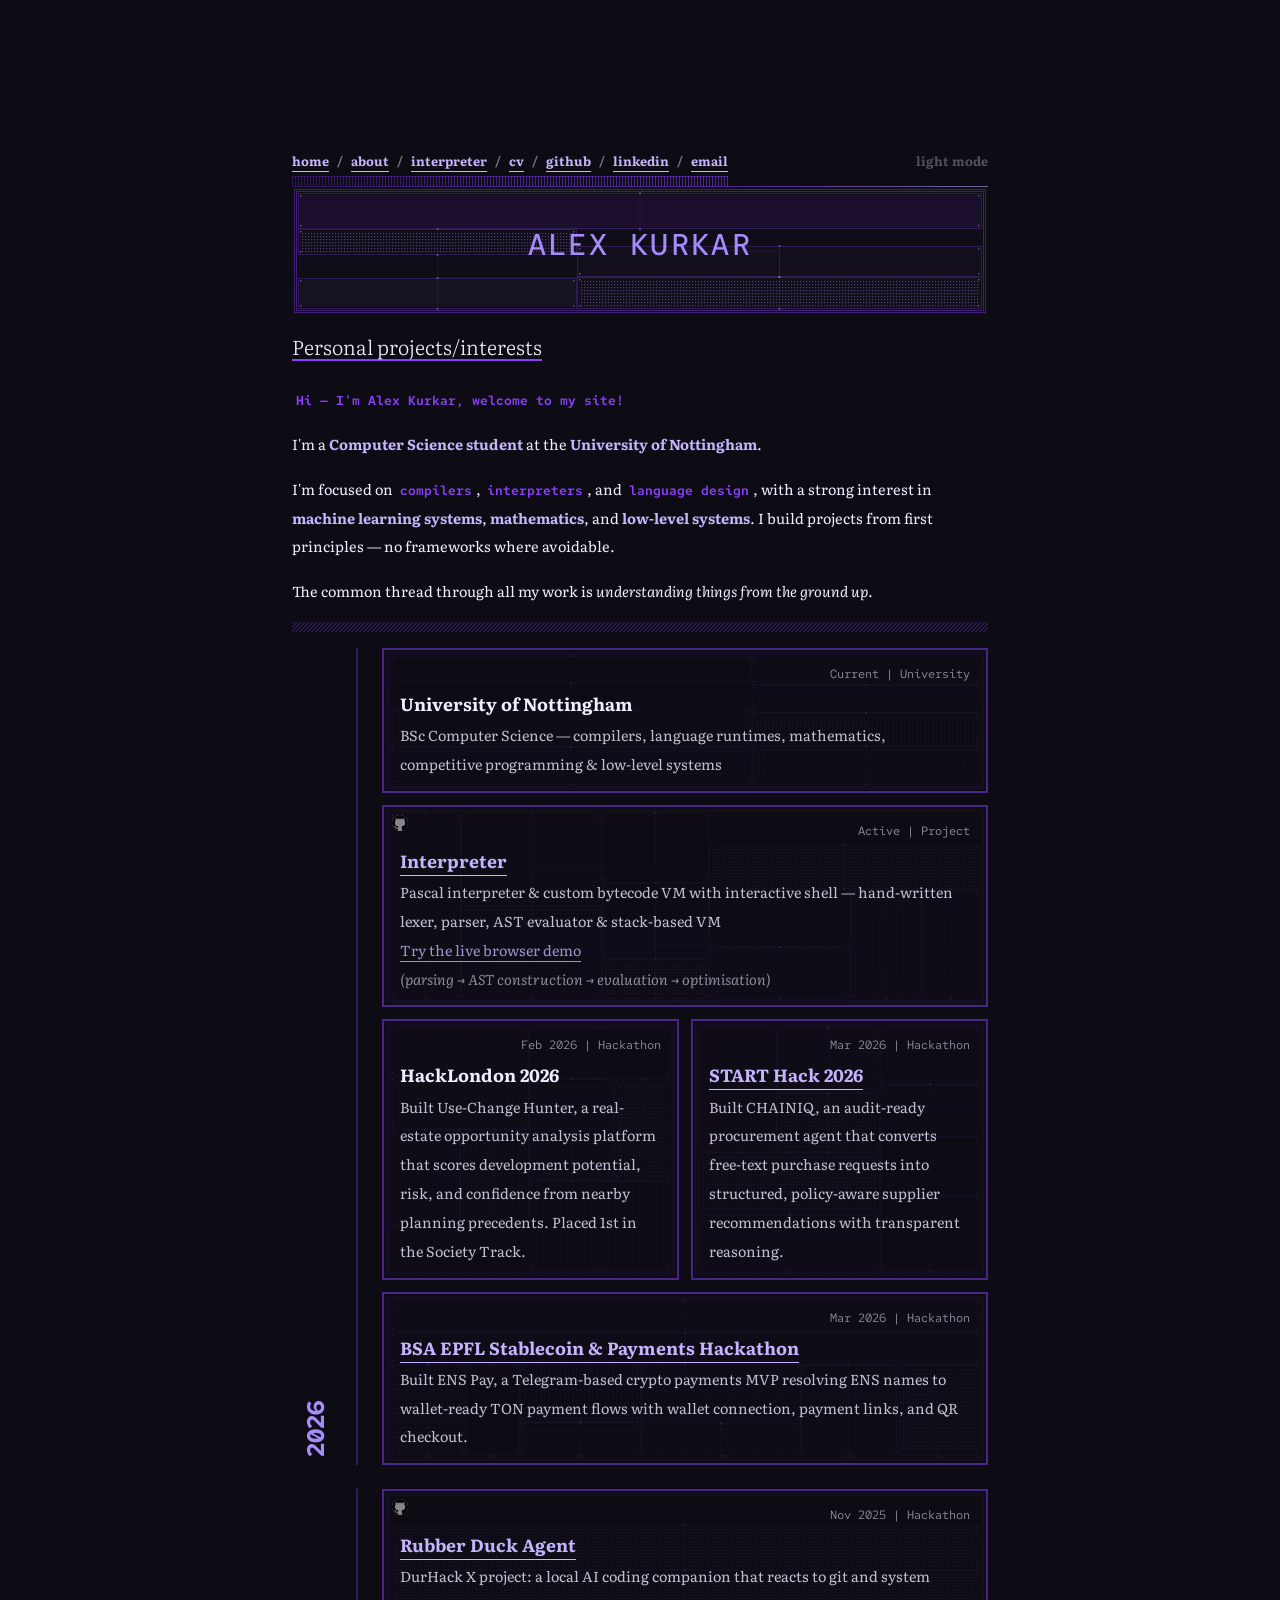
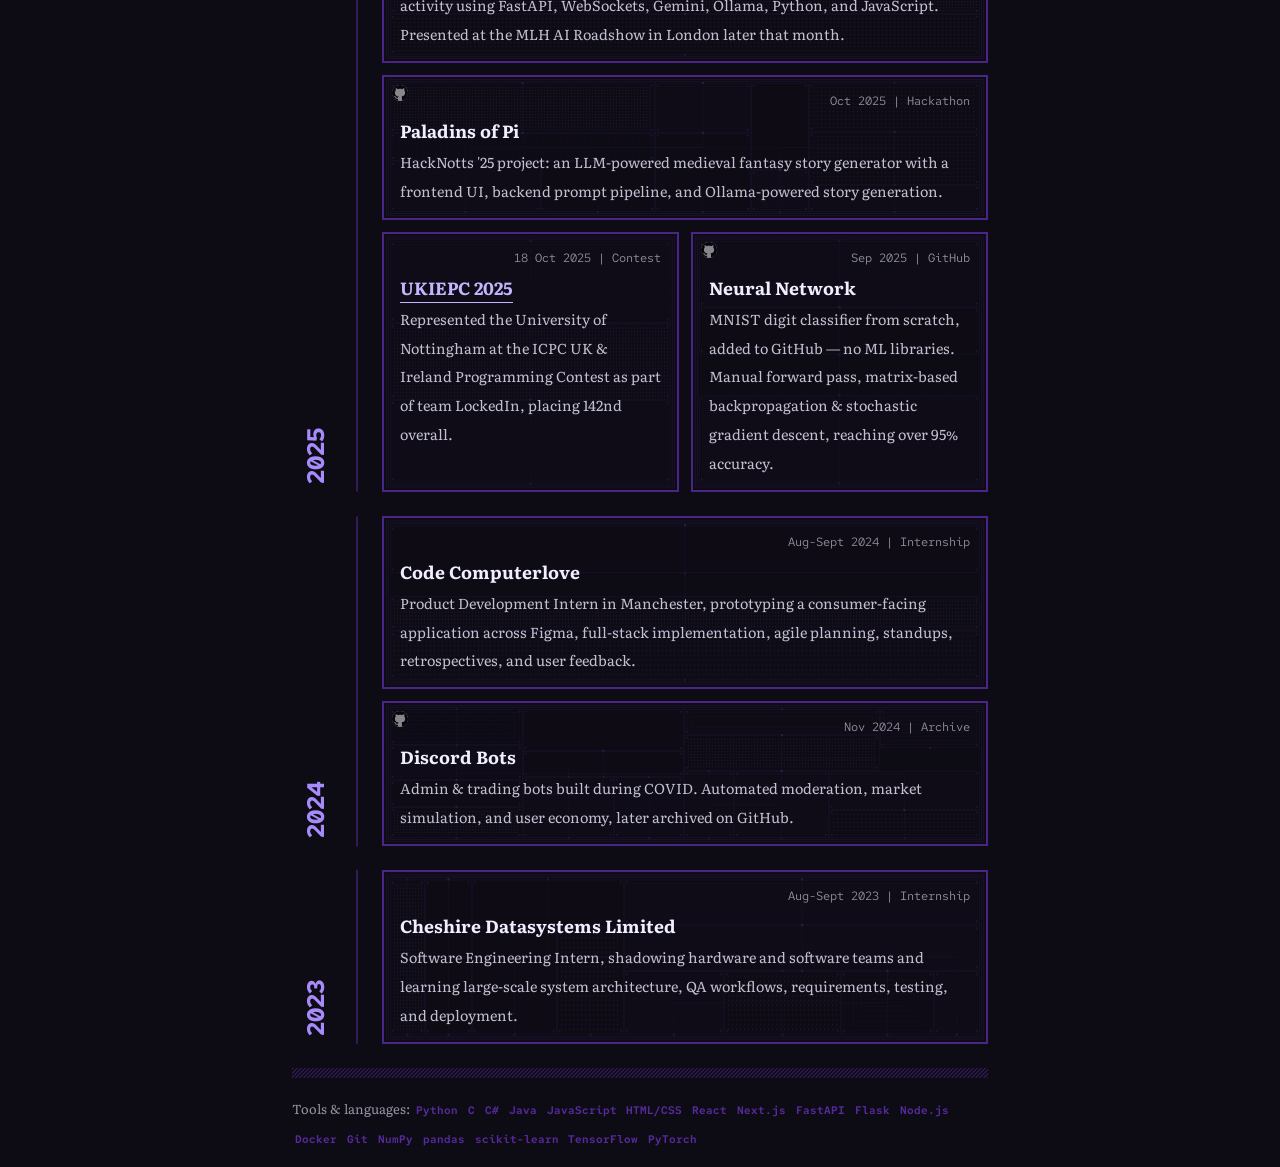
==== index.html @ 2ac79eb5 "delisting architecture page" ====
<!DOCTYPE html>
<html lang="en-us" dir="ltr">
<head>
  <meta charset="UTF-8" />
  <meta name="viewport" content="width=device-width, initial-scale=1" />
  <meta
    name="description"
    content="Alex Kurkar &mdash; CS student at UoN, focused on compilers, interpreters, and language design."
  />
  <meta property="og:title" content="Alex Kurkar" />
  <meta property="og:type" content="website" />
  <title>Alex Kurkar</title>
  <link rel="icon" type="image/png" href="image.png" />

  <link rel="preconnect" href="https://fonts.googleapis.com" />
  <link
    href="https://fonts.googleapis.com/css2?family=Literata:ital,opsz,wght@0,7..72,200..900;1,7..72,200..900&family=Red+Hat+Mono:ital,wght@0,300..700;1,300..700&display=swap"
    rel="stylesheet"
  />
  <link
    rel="stylesheet"
    href="https://cdn.jsdelivr.net/npm/bootstrap@5.3.3/dist/css/bootstrap.min.css"
    integrity="sha384-QWTKZyjpPEjISv5WaRU9OFeRpok6YctnYmDr5pNlyT2bRjXh0JMhjY6hW+ALEwIH"
    crossorigin="anonymous"
  />
  <link rel="stylesheet" href="assets/css/site.css" />
  <link rel="stylesheet" href="assets/css/easter-egg.css" />
</head>
<body class="dark">
  <main>
    <div class="container pt-5">
      <div class="row mt-5 pt-5">
        <div class="col-md-12">
          <nav aria-label="breadcrumb" class="small navbar navbar-expand-lg align-items-start">
            <div class="collapse navbar-collapse mt-3 mt-md-0 align-items-md-start" id="collapsibleMenu">
              <ol class="breadcrumb fw-bold mb-0">
                <li class="breadcrumb-item my-1 my-md-0 ms-3 ms-md-0">
                  <a href="index.html">home</a>
                </li>
                <li class="breadcrumb-item my-1 my-md-0 ms-3 ms-md-0">
                  <a href="about.html">about</a>
                </li>
                <li class="breadcrumb-item my-1 my-md-0 ms-3 ms-md-0">
                  <a href="interpreter.html">interpreter</a>
                </li>
                <li class="breadcrumb-item my-1 my-md-0 ms-3 ms-md-0">
                  <a href="Alex_Kurkar_CV.pdf" target="_blank" rel="noopener noreferrer">cv</a>
                </li>
                <li class="breadcrumb-item my-1 my-md-0 ms-3 ms-md-0">
                  <a href="https://github.com/akurkar07" target="_blank" rel="noopener noreferrer">github</a>
                </li>
                <li class="breadcrumb-item my-1 my-md-0 ms-3 ms-md-0">
                  <a href="https://linkedin.com/in/alex-kurkar" target="_blank" rel="noopener noreferrer">linkedin</a>
                </li>
                <li class="breadcrumb-item my-1 my-md-0 ms-3 ms-md-0">
                  <a href="mailto:akurkar07@gmail.com">email</a>
                </li>
              </ol>
              <button
                class="theme-toggler ms-md-auto mt-2 mt-md-0 align-self-md-start"
                id="theme-toggle"
                type="button"
                aria-label="Toggle theme"
              >
                <span id="theme-label">light mode</span>
              </button>
            </div>
          </nav>

          <div class="page-hero-wrap">
            <div class="page-hero-pcie" aria-hidden="true"></div>
            <canvas id="page-hero" class="page-hero" aria-hidden="true"></canvas>
            <h1 class="page-hero-title chip-title">
              <span
                class="steam-trigger"
                tabindex="0"
                role="button"
                aria-label="Activate easter egg, charge 0 of 10"
              >
                <span class="steam-trigger-fill" aria-hidden="true"></span>
                <span class="steam-trigger-text">Alex Kurkar</span>
              </span>
            </h1>
          </div>

          <p class="lead pb-2"><span class="underline">Personal projects/interests</span></p>

          <div class="lh-lg">
            <p><code>Hi &mdash; I'm Alex Kurkar, welcome to my site!</code></p>

            <p>I'm a <strong>Computer Science student</strong> at the <strong>University of Nottingham</strong>.</p>

            <p>
              I'm focused on <code>compilers</code>, <code>interpreters</code>, and <code>language design</code>,
              with a strong interest in <strong>machine learning systems</strong>, <strong>mathematics</strong>, and
              <strong>low-level systems</strong>.
              I build projects from first principles &mdash; no frameworks where avoidable.
            </p>

            <p>The common thread through all my work is <em>understanding things from the ground up</em>.</p>

            <hr />

            <div class="timeline">
              <div class="timeline-year">
                <aside>2026</aside>
                <div class="timeline-grid">
                  <div class="timeline-item span-2">
                    <canvas class="timeline-bg" aria-hidden="true"></canvas>
                    <span class="timeline-date">Current | University</span>
                    <span class="timeline-title">University of Nottingham</span>
                    <span class="timeline-desc">
                      BSc Computer Science &mdash; compilers, language runtimes, mathematics, competitive programming
                      &amp; low-level systems
                    </span>
                  </div>
                  <div class="timeline-item span-2">
                    <canvas class="timeline-bg" aria-hidden="true"></canvas>
                    <span class="timeline-icons">
                      <a
                        href="https://github.com/akurkar07/Interpreter"
                        target="_blank"
                        rel="noopener noreferrer"
                        class="icon-github"
                        title="Github"
                      ></a>
                    </span>
                    <span class="timeline-date">Active | Project</span>
                    <span class="timeline-title"><a href="interpreter.html">Interpreter</a></span>
                    <span class="timeline-desc">
                      Pascal interpreter &amp; custom bytecode VM with interactive shell &mdash; hand-written lexer,
                      parser, AST evaluator &amp; stack-based VM
                      <br />
                      <a href="interpreter.html">Try the live browser demo</a>
                      <br />
                      <em class="timeline-note">(parsing &rarr; AST construction &rarr; evaluation &rarr; optimisation)</em>
                    </span>
                  </div>
                  <div class="timeline-item">
                    <canvas class="timeline-bg" aria-hidden="true"></canvas>
                    <span class="timeline-date">Feb 2026 | Hackathon</span>
                    <span class="timeline-title">HackLondon 2026</span>
                    <span class="timeline-desc">
                      Built Use-Change Hunter, a real-estate opportunity analysis platform that scores development
                      potential, risk, and confidence from nearby planning precedents. Placed 1st in the Society Track.
                    </span>
                  </div>
                  <div class="timeline-item">
                    <canvas class="timeline-bg" aria-hidden="true"></canvas>
                    <span class="timeline-date">Mar 2026 | Hackathon</span>
                    <span class="timeline-title">
                      <a href="https://www.startglobal.org/start-hack" target="_blank" rel="noopener noreferrer">
                        START Hack 2026
                      </a>
                    </span>
                    <span class="timeline-desc">
                      Built CHAINIQ, an audit-ready procurement agent that converts free-text purchase requests into
                      structured, policy-aware supplier recommendations with transparent reasoning.
                    </span>
                  </div>
                  <div class="timeline-item span-2">
                    <canvas class="timeline-bg" aria-hidden="true"></canvas>
                    <span class="timeline-date">Mar 2026 | Hackathon</span>
                    <span class="timeline-title">
                      <a href="https://hackathon.bsaepfl.com/" target="_blank" rel="noopener noreferrer">
                        BSA EPFL Stablecoin &amp; Payments Hackathon
                      </a>
                    </span>
                    <span class="timeline-desc">
                      Built ENS Pay, a Telegram-based crypto payments MVP resolving ENS names to wallet-ready TON
                      payment flows with wallet connection, payment links, and QR checkout.
                    </span>
                  </div>
                </div>
              </div>

              <div class="timeline-year">
                <aside>2025</aside>
                <div class="timeline-grid">
                  <div class="timeline-item span-2">
                    <canvas class="timeline-bg" aria-hidden="true"></canvas>
                    <span class="timeline-icons">
                      <a
                        href="https://github.com/akurkar07/rda"
                        target="_blank"
                        rel="noopener noreferrer"
                        class="icon-github"
                        title="Github"
                      ></a>
                    </span>
                    <span class="timeline-date">Nov 2025 | Hackathon</span>
                    <span class="timeline-title">
                      <a href="https://devpost.com/software/rubber-duck-agent" target="_blank" rel="noopener noreferrer">
                        Rubber Duck Agent
                      </a>
                    </span>
                    <span class="timeline-desc">
                      DurHack X project: a local AI coding companion that reacts to git and system activity using
                      FastAPI, WebSockets, Gemini, Ollama, Python, and JavaScript. Presented at the MLH AI Roadshow in
                      London later that month.
                    </span>
                  </div>
                  <div class="timeline-item span-2">
                    <canvas class="timeline-bg" aria-hidden="true"></canvas>
                    <span class="timeline-icons">
                      <a
                        href="https://github.com/UoN-HackNotts/Paladins-Of-Pi"
                        target="_blank"
                        rel="noopener noreferrer"
                        class="icon-github"
                        title="Github"
                      ></a>
                    </span>
                    <span class="timeline-date">Oct 2025 | Hackathon</span>
                    <span class="timeline-title">Paladins of Pi</span>
                    <span class="timeline-desc">
                      HackNotts '25 project: an LLM-powered medieval fantasy story generator with a frontend UI,
                      backend prompt pipeline, and Ollama-powered story generation.
                    </span>
                  </div>
                  <div class="timeline-item">
                    <canvas class="timeline-bg" aria-hidden="true"></canvas>
                    <span class="timeline-date">18 Oct 2025 | Contest</span>
                    <span class="timeline-title">
                      <a href="https://ukiepc.info/2025/" target="_blank" rel="noopener noreferrer">
                        UKIEPC 2025
                      </a>
                    </span>
                    <span class="timeline-desc">
                      Represented the University of Nottingham at the ICPC UK &amp; Ireland Programming Contest as part
                      of team LockedIn, placing 142nd overall.
                    </span>
                  </div>
                  <div class="timeline-item">
                    <canvas class="timeline-bg" aria-hidden="true"></canvas>
                    <span class="timeline-icons">
                      <a
                        href="https://github.com/akurkar07/Neural-Network"
                        target="_blank"
                        rel="noopener noreferrer"
                        class="icon-github"
                        title="Github"
                      ></a>
                    </span>
                    <span class="timeline-date">Sep 2025 | GitHub</span>
                    <span class="timeline-title">Neural Network</span>
                    <span class="timeline-desc">
                      MNIST digit classifier from scratch, added to GitHub &mdash; no ML libraries. Manual forward pass,
                      matrix-based backpropagation &amp; stochastic gradient descent, reaching over 95% accuracy.
                    </span>
                  </div>
                </div>
              </div>

              <div class="timeline-year">
                <aside>2024</aside>
                <div class="timeline-grid">
                  <div class="timeline-item span-2">
                    <canvas class="timeline-bg" aria-hidden="true"></canvas>
                    <span class="timeline-date">Aug-Sept 2024 | Internship</span>
                    <span class="timeline-title">Code Computerlove</span>
                    <span class="timeline-desc">
                      Product Development Intern in Manchester, prototyping a consumer-facing application across
                      Figma, full-stack implementation, agile planning, standups, retrospectives, and user feedback.
                    </span>
                  </div>
                  <div class="timeline-item span-2">
                    <canvas class="timeline-bg" aria-hidden="true"></canvas>
                    <span class="timeline-icons">
                      <a
                        href="https://github.com/akurkar07/Trading-Bots"
                        target="_blank"
                        rel="noopener noreferrer"
                        class="icon-github"
                        title="Github"
                      ></a>
                    </span>
                    <span class="timeline-date">Nov 2024 | Archive</span>
                    <span class="timeline-title">Discord Bots</span>
                    <span class="timeline-desc">
                      Admin &amp; trading bots built during COVID. Automated moderation, market simulation, and user
                      economy, later archived on GitHub.
                    </span>
                  </div>
                </div>
              </div>

              <div class="timeline-year">
                <aside>2023</aside>
                <div class="timeline-grid">
                  <div class="timeline-item span-2">
                    <canvas class="timeline-bg" aria-hidden="true"></canvas>
                    <span class="timeline-date">Aug-Sept 2023 | Internship</span>
                    <span class="timeline-title">Cheshire Datasystems Limited</span>
                    <span class="timeline-desc">
                      Software Engineering Intern, shadowing hardware and software teams and learning large-scale
                      system architecture, QA workflows, requirements, testing, and deployment.
                    </span>
                  </div>
                </div>
              </div>
            </div>

            <hr />

            <p>
              <span class="tool-list">
                Tools &amp; languages: <code>Python</code> <code>C</code> <code>C#</code> <code>Java</code>
                <code>JavaScript</code> <code>HTML/CSS</code> <code>React</code> <code>Next.js</code>
                <code>FastAPI</code> <code>Flask</code> <code>Node.js</code> <code>Docker</code> <code>Git</code>
                <code>NumPy</code> <code>pandas</code> <code>scikit-learn</code> <code>TensorFlow</code>
                <code>PyTorch</code>
              </span>
            </p>
          </div>
        </div>
      </div>
    </div>
  </main>

  <script src="assets/js/site.js"></script>
</body>
</html>
---- assets/css/site.css ----
:root {
  --bg-color: #fff7e8;
  --bg-variant: #f3e4c8;
  --primary: #5b21b6;
  --primary-variant: #6d28d9;
  --secondary: #7c3aed;
  --font-color: #1e0a3c;
  --selection-color: #ddd6fe;
}

.dark {
  --bg-color: #0d0b14;
  --bg-variant: #1a1525;
  --primary: #a78bfa;
  --primary-variant: #c4b5fd;
  --secondary: #8a3ffc;
  --font-color: #f0eeff;
  --selection-color: #4c1d95;
}

body {
  background-color: var(--bg-color) !important;
  transition: background-color 420ms ease;
}

body,
main {
  font-family: Literata, serif !important;
  font-optical-sizing: auto;
  font-size: 0.95em;
  font-weight: 400;
  color: var(--font-color) !important;
  transition: background-color 420ms ease, color 420ms ease;
}

::selection {
  background: var(--secondary);
  color: var(--selection-color);
}

a {
  color: var(--primary-variant) !important;
  text-decoration: underline !important;
  text-underline-offset: 0.375em !important;
  transition: color 420ms ease;
}

a:hover {
  color: var(--primary) !important;
}

strong,
b {
  color: var(--primary-variant);
  transition: color 420ms ease;
}

code {
  font-family: "Red Hat Mono", monospace !important;
  color: var(--secondary);
  font-weight: 600;
  padding-left: 0.3em;
  padding-right: 0.3em;
  transition: color 420ms ease;
}

@media (min-width: 1200px) {
  .container {
    max-width: 720px !important;
  }
}

hr {
  border: 0 !important;
  height: 10px;
  color: var(--secondary) !important;
  background-image: linear-gradient(
    -45deg,
    transparent,
    transparent 25%,
    currentColor 25%,
    currentColor 50%,
    transparent 50%,
    transparent 75%,
    currentColor 75%
  );
  background-size: 4px 4px;
  transition: color 420ms ease;
}

.underline {
  background-image: linear-gradient(to right, var(--secondary), var(--secondary));
  background-position: 0 100%;
  background-repeat: no-repeat;
  background-size: 100% 2px;
  text-decoration: none !important;
  transition: background-image 420ms ease;
}

.theme-toggler {
  background: none;
  border: none;
  padding: 0;
  font: inherit;
  color: var(--font-color);
  opacity: 30%;
  cursor: pointer;
  font-weight: 700;
  transition: color 420ms ease, opacity 180ms ease;
}

.theme-toggler:hover {
  text-decoration: underline;
}

.breadcrumb-item + .breadcrumb-item::before {
  color: #6c757d !important;
}

.navbar .navbar-collapse {
  display: flex !important;
}

@media (max-width: 767px) {
  .navbar .navbar-collapse {
    align-items: flex-start !important;
    flex-direction: column;
  }

  .breadcrumb {
    flex-direction: column !important;
    --bs-breadcrumb-item-padding-x: 0rem !important;
  }

  .breadcrumb-item::before {
    display: none !important;
  }
}

.page-hero-wrap {
  position: relative;
  width: 100%;
  height: 8rem;
  margin-top: 0.5rem;
  margin-bottom: 1rem;
  pointer-events: none;
  overflow: visible;
}

@media (max-width: 575.98px) {
  .page-hero-wrap {
    height: 6rem;
  }
}

.page-hero-pcie {
  position: absolute;
  z-index: 1;
  pointer-events: none;
  opacity: 0.55;
  background: linear-gradient(90deg, #4c1d95 0%, #7c3aed 32%, #8a3ffc 66%, #c4b5fd 100%);
  mask-image:
    linear-gradient(to bottom, transparent calc(100% - 1px), black calc(100% - 1px)),
    linear-gradient(to bottom, black 0 1px, transparent 1px),
    repeating-linear-gradient(to right, black 0 1px, transparent 1px 3px);
  -webkit-mask-image:
    linear-gradient(to bottom, transparent calc(100% - 1px), black calc(100% - 1px)),
    linear-gradient(to bottom, black 0 1px, transparent 1px),
    repeating-linear-gradient(to right, black 0 1px, transparent 1px 3px);
  mask-repeat: no-repeat;
  -webkit-mask-repeat: no-repeat;
  mask-size: 100% 100%, var(--menu-width, 100%) 100%, var(--menu-width, 100%) 100%;
  -webkit-mask-size: 100% 100%, var(--menu-width, 100%) 100%, var(--menu-width, 100%) 100%;
  mask-position: 0 0, var(--menu-offset-x, 0px) 0, var(--menu-offset-x, 0px) 0;
  -webkit-mask-position: 0 0, var(--menu-offset-x, 0px) 0, var(--menu-offset-x, 0px) 0;
  mask-composite: add;
  -webkit-mask-composite: source-over;
}

@media (max-width: 767.98px) {
  .page-hero-pcie {
    display: none;
  }
}

.page-hero {
  position: absolute;
  inset: 0;
  width: 100%;
  height: 100%;
  display: block;
  pointer-events: none;
}

.chip-title {
  margin: 0 0 0.75rem;
}

.chip-title > span {
  display: inline-block;
  padding: 0.5em 0.4em;
  font-family: "Red Hat Mono", monospace;
  font-weight: 500;
  font-size: clamp(1rem, 3.2vw, 1.9rem);
  letter-spacing: 0.08em;
  color: var(--primary);
  text-transform: uppercase;
  line-height: 1.1;
  position: relative;
  z-index: 2;
  transition: color 420ms ease;
}

.page-hero-title {
  position: absolute;
  inset: 0;
  padding: 0 1rem;
  display: flex;
  align-items: center;
  justify-content: center;
  text-align: center;
  pointer-events: none;
}

.page-hero-title > span {
  max-width: 100%;
  white-space: normal;
  overflow-wrap: anywhere;
  line-height: 1.1;
}

.timeline-year {
  display: flex;
  gap: 1.5rem;
  margin-bottom: 1.5rem;
}

.timeline-year aside {
  font-family: "Red Hat Mono", monospace;
  font-size: 1.5rem;
  font-weight: 700;
  color: var(--primary);
  min-width: 2rem;
  writing-mode: vertical-rl;
  text-orientation: mixed;
  transform: rotate(180deg);
  border-left: 2px solid color-mix(in srgb, var(--secondary) 30%, transparent);
  padding-left: 1rem;
  padding-top: 0.5rem;
  transition: border-color 420ms ease, color 420ms ease;
}

.timeline-grid {
  display: flex;
  flex-wrap: wrap;
  justify-content: center;
  gap: 0.75rem;
  flex: 1;
}

.timeline-item {
  flex: 0 1 calc(50% - 0.375rem);
  border: 2px solid color-mix(in srgb, var(--secondary) 50%, transparent);
  padding: 0.75rem 1rem;
  display: flex;
  flex-direction: column;
  position: relative;
  isolation: isolate;
  overflow: hidden;
  transition: border-color 420ms ease;
}

.timeline-item.span-2 {
  flex: 0 1 100%;
}

.timeline-bg {
  position: absolute;
  inset: 0;
  width: 100%;
  height: 100%;
  z-index: -1;
  opacity: 0.15;
  pointer-events: none;
  display: block;
}

.dark .timeline-bg {
  opacity: 0.22;
}

.timeline-icons {
  position: absolute;
  top: 0.5rem;
  left: 0.5rem;
  display: flex;
  gap: 0.25rem;
}

.timeline-icons a {
  display: inline-block;
  width: 1rem;
  height: 1rem;
  opacity: 0.5;
  transition: opacity 0.2s;
  text-decoration: none !important;
}

.timeline-icons a:hover {
  opacity: 1;
}

.timeline-icons a::after {
  content: none !important;
}

.icon-github {
  background:
    url("data:image/svg+xml,%3Csvg xmlns='http://www.w3.org/2000/svg' viewBox='0 0 16 16' fill='black'%3E%3Cpath d='M8 0C3.58 0 0 3.58 0 8c0 3.54 2.29 6.53 5.47 7.59.4.07.55-.17.55-.38 0-.19-.01-.82-.01-1.49-2.01.37-2.53-.49-2.69-.94-.09-.23-.48-.94-.82-1.13-.28-.15-.68-.52-.01-.53.63-.01 1.08.58 1.23.82.72 1.21 1.87.87 2.33.66.07-.52.28-.87.51-1.07-1.78-.2-3.64-.89-3.64-3.95 0-.87.31-1.59.82-2.15-.08-.2-.36-1.02.08-2.12 0 0 .67-.21 2.2.82.64-.18 1.32-.27 2-.27.68 0 1.36.09 2 .27 1.53-1.04 2.2-.82 2.2-.82.44 1.1.16 1.92.08 2.12.51.56.82 1.27.82 2.15 0 3.07-1.87 3.75-3.65 3.95.29.25.54.73.54 1.48 0 1.07-.01 1.93-.01 2.2 0 .21.15.46.55.38A8.013 8.013 0 0016 8c0-4.42-3.58-8-8-8z'/%3E%3C/svg%3E")
      50%/contain no-repeat,
    #fff;
  border-radius: 50%;
}

.icon-linkedin {
  background: url("data:image/svg+xml,%3Csvg xmlns='http://www.w3.org/2000/svg' viewBox='0 0 24 24'%3E%3Cpath fill='%23a78bfa' d='M20.447 20.452h-3.554v-5.569c0-1.328-.027-3.037-1.852-3.037-1.853 0-2.136 1.445-2.136 2.939v5.667H9.351V9h3.414v1.561h.046c.477-.9 1.637-1.85 3.37-1.85 3.601 0 4.267 2.37 4.267 5.455v6.286zM5.337 7.433a2.062 2.062 0 01-2.063-2.065 2.064 2.064 0 112.063 2.065zm1.782 13.019H3.555V9h3.564v11.452zM22.225 0H1.771C.792 0 0 .774 0 1.729v20.542C0 23.227.792 24 1.771 24h20.451C23.2 24 24 23.227 24 22.271V1.729C24 .774 23.2 0 22.222 0h.003z'/%3E%3C/svg%3E")
    50%/contain no-repeat;
}

.timeline-date {
  font-family: "Red Hat Mono", monospace;
  font-size: 0.75rem;
  opacity: 0.6;
  align-self: flex-end;
}

.timeline-title {
  font-weight: 700;
  font-size: 1.1rem;
}

.timeline-desc {
  font-size: 0.9rem;
  opacity: 0.8;
}

.timeline-note {
  opacity: 0.7;
}

@media (max-width: 600px) {
  .timeline-year {
    flex-direction: column;
    gap: 0.5rem;
  }

  .timeline-year aside {
    writing-mode: horizontal-tb;
    transform: none;
    text-align: left;
    border-left: none;
    border-bottom: 2px solid color-mix(in srgb, var(--secondary) 30%, transparent);
    padding-left: 0;
    padding-bottom: 0.5rem;
  }

  .timeline-item {
    flex: 0 1 100%;
  }
}

.tool-list {
  opacity: 0.6;
  font-size: 0.9em;
}

.page-section {
  margin: 1.75rem 0;
}

.section-title {
  color: var(--primary);
  font-family: "Red Hat Mono", monospace;
  font-size: 0.85rem;
  font-weight: 700;
  letter-spacing: 0.08em;
  margin-bottom: 0.75rem;
  text-transform: uppercase;
  transition: color 420ms ease;
}

.detail-list {
  display: grid;
  gap: 0.75rem;
  margin: 0;
  padding: 0;
}

.detail-list li {
  border-left: 2px solid color-mix(in srgb, var(--secondary) 45%, transparent);
  list-style: none;
  padding-left: 1rem;
  transition: border-color 420ms ease;
}

.detail-label {
  color: var(--primary-variant);
  display: block;
  font-family: "Red Hat Mono", monospace;
  font-size: 0.78rem;
  font-weight: 700;
  transition: color 420ms ease;
}

.dessert-index {
  display: flex;
  flex-wrap: wrap;
  gap: 0.6rem;
}

.dessert-index a {
  border: 1px solid color-mix(in srgb, var(--secondary) 45%, transparent);
  font-family: "Red Hat Mono", monospace;
  font-size: 0.72rem;
  font-weight: 700;
  padding: 0.35rem 0.55rem;
  text-decoration: none !important;
  text-transform: uppercase;
  transition:
    background-color 420ms ease,
    border-color 420ms ease,
    color 420ms ease;
}

.dessert-index a:hover,
.dessert-index a:focus-visible {
  background: var(--secondary);
  color: var(--selection-color) !important;
}

.recipe-grid {
  display: grid;
  gap: 0.85rem;
  grid-template-columns: repeat(auto-fit, minmax(16rem, 1fr));
}

.recipe-card {
  border: 2px solid color-mix(in srgb, var(--secondary) 40%, transparent);
  padding: 0.85rem 1rem;
  transition: border-color 420ms ease;
}

.recipe-card h3 {
  color: var(--primary);
  font-family: "Red Hat Mono", monospace;
  font-size: 0.92rem;
  font-weight: 700;
  margin-bottom: 0.6rem;
  text-transform: uppercase;
  transition: color 420ms ease;
}

.recipe-card p {
  font-size: 0.9rem;
  line-height: 1.65;
  margin-bottom: 0.55rem;
}

.recipe-card p:last-child {
  margin-bottom: 0;
}

.interpreter-demo {
  --interpreter-editor-height: 28rem;
  border: 2px solid color-mix(in srgb, var(--secondary) 45%, transparent);
  margin: 1.25rem 0 3rem;
  padding: 1rem;
  transition: border-color 420ms ease;
}

.interpreter-toolbar,
.interpreter-tabs {
  display: flex;
  flex-wrap: wrap;
  gap: 0.65rem;
}

.interpreter-tabs {
  align-items: center;
}

.interpreter-toolbar {
  align-items: end;
  margin-bottom: 1rem;
}

.interpreter-inputs {
  border-top: 1px solid color-mix(in srgb, var(--secondary) 35%, transparent);
  display: grid;
  gap: 0.55rem;
  margin-bottom: 1rem;
  padding-top: 0.85rem;
  transition: border-color 420ms ease;
}

.interpreter-inputs[hidden] {
  display: none;
}

.interpreter-input-grid {
  display: grid;
  gap: 0.65rem;
  grid-template-columns: repeat(auto-fit, minmax(9rem, 1fr));
}

.interpreter-field {
  display: grid;
  flex: 1 1 11rem;
  gap: 0.3rem;
}

.interpreter-field span,
.interpreter-panel-title {
  color: var(--primary);
  font-family: "Red Hat Mono", monospace;
  font-size: 0.72rem;
  font-weight: 700;
  text-transform: uppercase;
  transition: color 420ms ease;
}

.interpreter-field select,
.interpreter-button,
.interpreter-source-shell,
.interpreter-bytecode-shell,
.interpreter-panel {
  background: color-mix(in srgb, var(--bg-variant) 82%, transparent);
  border: 1px solid color-mix(in srgb, var(--secondary) 45%, transparent);
  color: var(--font-color);
  font: inherit;
  transition:
    background-color 420ms ease,
    border-color 420ms ease,
    color 420ms ease;
}

.interpreter-field select {
  min-height: 2.35rem;
  padding: 0.35rem 0.55rem;
}

.interpreter-field input {
  background: color-mix(in srgb, var(--bg-variant) 82%, transparent);
  border: 1px solid color-mix(in srgb, var(--secondary) 45%, transparent);
  color: var(--font-color);
  font: inherit;
  min-height: 2.35rem;
  padding: 0.35rem 0.55rem;
  transition:
    background-color 420ms ease,
    border-color 420ms ease,
    color 420ms ease;
}

.interpreter-button {
  cursor: pointer;
  font-family: "Red Hat Mono", monospace;
  font-size: 0.78rem;
  font-weight: 700;
  min-height: 2.35rem;
  padding: 0.35rem 0.75rem;
  text-transform: uppercase;
}

.interpreter-button:hover,
.interpreter-button:focus-visible,
.interpreter-tab[aria-pressed="true"] {
  background: var(--secondary);
  color: var(--selection-color);
}

.interpreter-button:disabled {
  cursor: wait;
  opacity: 0.65;
}

.interpreter-button.secondary {
  opacity: 0.78;
}

.interpreter-grid {
  display: grid;
  gap: 1rem;
}

.interpreter-grid > *,
.interpreter-editor-wrap,
.interpreter-result,
.interpreter-source-shell,
.interpreter-bytecode-shell,
.interpreter-panel {
  min-width: 0;
}

.interpreter-editor-wrap {
  display: grid;
  gap: 0.45rem;
}

.interpreter-source-shell,
.interpreter-bytecode-shell {
  display: grid;
  grid-template-columns: auto minmax(0, 1fr);
  height: var(--interpreter-editor-height);
  min-height: 18rem;
  overflow: hidden;
}

.interpreter-source-lines,
.interpreter-bytecode-lines {
  border-right: 1px solid color-mix(in srgb, var(--secondary) 28%, transparent);
  color: var(--primary);
  font-family: "Red Hat Mono", monospace;
  font-size: 0.78rem;
  line-height: 1.55;
  min-width: 2.75rem;
  overflow: hidden;
  padding: 0.85rem 0.55rem;
  text-align: right;
  transition: border-color 420ms ease, color 420ms ease;
  user-select: none;
  white-space: pre;
}

.interpreter-bytecode-shell {
  height: 100%;
  min-height: 0;
  padding: 0;
}

.interpreter-editor-wrap textarea {
  background: transparent;
  border: 0;
  color: inherit;
  display: block;
  font-family: "Red Hat Mono", monospace;
  font-size: 0.78rem;
  line-height: 1.55;
  height: 100%;
  min-height: 0;
  outline: none;
  overflow: auto;
  overflow-wrap: normal;
  padding: 0.85rem;
  resize: none;
  width: 100%;
  white-space: pre;
}

.interpreter-result {
  display: grid;
  gap: 0.45rem;
  grid-template-rows: auto auto minmax(0, 1fr);
  height: calc(var(--interpreter-editor-height) + 1.6rem);
  min-height: 0;
}

.interpreter-tab {
  align-items: center;
  background: transparent;
  border: 1px solid color-mix(in srgb, var(--secondary) 45%, transparent);
  color: var(--font-color);
  cursor: pointer;
  display: inline-flex;
  font-family: "Red Hat Mono", monospace;
  font-size: 0.72rem;
  font-weight: 700;
  justify-content: center;
  line-height: 1;
  min-height: 1.9rem;
  padding: 0.35rem 0.55rem;
  text-transform: uppercase;
  transition:
    background-color 420ms ease,
    border-color 420ms ease,
    color 420ms ease;
}

.interpreter-panel {
  height: 100%;
  box-sizing: border-box;
  font-family: "Red Hat Mono", monospace;
  font-size: 0.78rem;
  line-height: 1.55;
  margin: 0;
  min-height: 0;
  overflow: auto;
  overflow-wrap: anywhere;
  padding: 0.85rem;
  white-space: pre-wrap;
}

.interpreter-bytecode-shell.interpreter-panel {
  display: grid;
  grid-template-columns: auto minmax(0, 1fr);
  height: 100%;
  min-height: 0;
  overflow: hidden;
  padding: 0;
}

#interpreter-bytecode {
  box-sizing: border-box;
  color: inherit;
  display: block;
  font-size: 0.72rem;
  height: 100%;
  line-height: 1.38;
  min-height: 0;
  min-width: 0;
  overflow: auto;
  padding: 0.85rem;
  white-space: pre;
}

.interpreter-ast-visual {
  box-sizing: border-box;
  display: grid;
  grid-template-rows: auto minmax(0, 1fr);
  gap: 0.55rem;
  height: 100%;
  min-height: 0;
  min-width: 0;
  padding: 0.85rem;
}

.interpreter-ast-controls {
  display: flex;
  gap: 0.35rem;
  justify-content: flex-end;
  position: sticky;
  top: 0;
  z-index: 1;
}

.interpreter-ast-zoom {
  background: color-mix(in srgb, var(--bg-variant) 82%, transparent);
  border: 1px solid color-mix(in srgb, var(--secondary) 45%, transparent);
  color: var(--font-color);
  cursor: pointer;
  font-family: "Red Hat Mono", monospace;
  font-size: 0.72rem;
  font-weight: 700;
  min-height: 1.8rem;
  min-width: 2.2rem;
  padding: 0.25rem 0.45rem;
}

.interpreter-ast-canvas {
  --ast-zoom: 1;
  min-height: 0;
  overflow: auto;
}

.interpreter-ast-canvas svg {
  display: block;
  max-width: none;
  transform: scale(var(--ast-zoom));
  transform-origin: 0 0;
}

.interpreter-ast-modal {
  background: color-mix(in srgb, var(--bg-color) 90%, transparent);
  display: grid;
  grid-template-rows: auto minmax(0, 1fr);
  inset: 0;
  padding: 1rem;
  position: fixed;
  z-index: 1000;
}

.interpreter-ast-modal[hidden] {
  display: none;
}

.interpreter-ast-modal-bar {
  align-items: center;
  border: 1px solid color-mix(in srgb, var(--secondary) 45%, transparent);
  border-bottom: 0;
  color: var(--primary);
  display: flex;
  font-family: "Red Hat Mono", monospace;
  font-size: 0.78rem;
  font-weight: 700;
  justify-content: space-between;
  padding: 0.55rem 0.75rem;
  text-transform: uppercase;
}

.interpreter-ast-modal-canvas {
  border: 1px solid color-mix(in srgb, var(--secondary) 45%, transparent);
  background: color-mix(in srgb, var(--bg-variant) 82%, transparent);
}

.ast-edge {
  stroke: color-mix(in srgb, var(--secondary) 45%, transparent);
  stroke-width: 1.5;
}

.ast-edge-label {
  fill: var(--primary);
  font-family: "Red Hat Mono", monospace;
  font-size: 0.62rem;
  text-anchor: middle;
}

.ast-node rect {
  fill: color-mix(in srgb, var(--bg-color) 88%, transparent);
  stroke: var(--secondary);
  stroke-width: 1.5;
}

.ast-node text {
  fill: var(--font-color);
  font-family: "Red Hat Mono", monospace;
  font-size: 0.68rem;
  font-weight: 700;
  text-anchor: middle;
}

.interpreter-bytecode-lines {
  box-sizing: border-box;
  font-size: 0.72rem;
  height: 100%;
  line-height: 1.38;
  min-height: 0;
}

.interpreter-status {
  font-family: "Red Hat Mono", monospace;
  font-size: 0.72rem;
  margin: 0.85rem 0 0;
  opacity: 0.7;
}

.interpreter-notes {
  border-top: 1px solid color-mix(in srgb, var(--secondary) 35%, transparent);
  margin-top: 1rem;
  padding-top: 0.85rem;
  transition: border-color 420ms ease;
}

.interpreter-notes summary {
  color: var(--primary);
  cursor: pointer;
  font-family: "Red Hat Mono", monospace;
  font-size: 0.78rem;
  font-weight: 700;
  text-transform: uppercase;
  transition: color 420ms ease;
}

.interpreter-notes summary:focus-visible {
  outline: 2px solid var(--secondary);
  outline-offset: 0.25rem;
}

.interpreter-notes-body {
  margin-top: 0.75rem;
}

.interpreter-notes-body p {
  margin-bottom: 0.85rem;
}

@media (min-width: 900px) {
  .interpreter-demo {
    margin-left: calc((720px - 94vw) / 2);
    margin-right: calc((720px - 94vw) / 2);
  }

  .interpreter-grid {
    grid-template-columns: minmax(0, 1.1fr) minmax(0, 0.9fr);
  }
}

@media (prefers-reduced-motion: reduce) {
  body,
  main,
  a,
  strong,
  b,
  code,
  hr,
  .theme-toggler,
  .chip-title > span,
  .timeline-year aside,
  .timeline-item,
  .section-title,
  .detail-list li,
  .detail-label,
  .interpreter-demo,
  .interpreter-inputs,
  .interpreter-field span,
  .interpreter-panel-title,
  .interpreter-field select,
  .interpreter-field input,
  .interpreter-button,
  .interpreter-source-shell,
  .interpreter-source-lines,
  .interpreter-bytecode-shell,
  .interpreter-bytecode-lines,
  .interpreter-ast-visual,
  .interpreter-editor-wrap textarea,
  .interpreter-panel,
  .interpreter-tab,
  .interpreter-notes,
  .interpreter-notes summary {
    transition-duration: 0ms;
  }
}

.architecture-page {
  --arch-page-bg: #1d1008;
  --arch-page-text: #f5d9a6;
  --arch-paper: #f5d9a6;
  --arch-ink: #2b1608;
  --arch-muted: #70441d;
  --arch-accent: #bd722c;
  --arch-accent-2: #20706a;
  --arch-line: rgba(43, 22, 8, 0.24);
  --arch-shadow: rgba(28, 12, 4, 0.35);
  --arch-radius: 0;
  --arch-heading-font: Literata, serif;
  --arch-ui-font: "Red Hat Mono", monospace;
  --arch-image-filter: saturate(1.08) contrast(1.08) sepia(0.16);
  background:
    radial-gradient(circle at 12% 18%, color-mix(in srgb, var(--arch-accent) 18%, transparent), transparent 22rem),
    linear-gradient(135deg, color-mix(in srgb, var(--arch-accent-2) 10%, transparent) 0 18%, transparent 18% 100%),
    var(--arch-page-bg) !important;
  color: var(--arch-ink) !important;
  min-height: 100vh;
  transition: background 0.35s ease, color 0.35s ease;
}

.architecture-page main {
  color: var(--arch-ink) !important;
}

.architecture-page a {
  color: var(--arch-accent) !important;
}

.architecture-page .container {
  max-width: 980px !important;
}

.architecture-page .row {
  margin-top: 2rem !important;
  padding-top: 2rem !important;
}

.architecture-page nav {
  background: color-mix(in srgb, var(--arch-paper) 88%, transparent);
  border: 1px solid var(--arch-accent);
  box-shadow: 0 0.45rem 1.6rem var(--arch-shadow);
  margin-bottom: 1.25rem;
  padding: 0.75rem 1rem;
}

.architecture-page .breadcrumb-item + .breadcrumb-item::before {
  color: var(--arch-muted) !important;
}

.architecture-page .page-hero-wrap {
  height: 9rem;
  margin: 0 0 1rem;
}

.architecture-page .page-hero-pcie,
.architecture-page .page-hero {
  display: none;
}

.architecture-page .page-hero-title {
  background:
    linear-gradient(90deg, transparent 0 8%, color-mix(in srgb, var(--arch-accent) 14%, transparent) 8% 92%, transparent 92%),
    var(--arch-paper);
  border: 1px solid var(--arch-accent);
  box-shadow: 0 0.8rem 2rem var(--arch-shadow);
  color: var(--arch-ink);
  inset: 0;
}

.architecture-page .chip-title > span {
  color: var(--arch-ink);
  font-family: var(--arch-heading-font);
  font-size: clamp(2rem, 7vw, 5rem);
  font-weight: 800;
  letter-spacing: 0;
  text-transform: none;
}

.architecture-page .lead {
  color: var(--arch-page-text);
  font-family: var(--arch-ui-font);
  font-weight: 700;
  margin-bottom: 1rem;
}

.architecture-page .underline {
  background-image: linear-gradient(to right, var(--arch-accent), var(--arch-accent-2));
}

.architecture-sampler {
  background:
    linear-gradient(90deg, var(--arch-line) 1px, transparent 1px),
    linear-gradient(0deg, var(--arch-line) 1px, transparent 1px),
    var(--arch-paper);
  background-size: 2.5rem 2.5rem, 2.5rem 2.5rem, auto;
  border: 1px solid var(--arch-accent);
  border-radius: var(--arch-radius);
  box-shadow: 0 1rem 2.6rem var(--arch-shadow);
  color: var(--arch-ink);
  display: grid;
  gap: 1rem;
  margin: 1rem 0 3rem;
  padding: 1rem;
  position: relative;
  transition:
    background-color 0.25s ease,
    border-color 0.25s ease,
    box-shadow 0.25s ease,
    color 0.25s ease;
}

.architecture-sampler::before {
  border: 1px solid color-mix(in srgb, var(--arch-accent) 38%, transparent);
  content: "";
  inset: 0.45rem;
  pointer-events: none;
  position: absolute;
}

.architecture-page[data-style="islamic-seville"] {
  --arch-page-bg: #1f1208;
  --arch-page-text: #f2c675;
  --arch-paper: #f2c675;
  --arch-ink: #281305;
  --arch-muted: #6e3d1a;
  --arch-accent: #b45f22;
  --arch-accent-2: #16766d;
  --arch-line: rgba(61, 26, 7, 0.22);
  --arch-shadow: rgba(20, 8, 1, 0.36);
  --arch-image-filter: saturate(1.08) contrast(1.04) sepia(0.18);
}

.architecture-page[data-style="coptic"] {
  --arch-page-bg: #2a1d13;
  --arch-page-text: #f2dec0;
  --arch-paper: #ead4b3;
  --arch-ink: #25170f;
  --arch-muted: #6f4a31;
  --arch-accent: #8b3f2f;
  --arch-accent-2: #3f5f5a;
  --arch-line: rgba(37, 23, 15, 0.18);
  --arch-shadow: rgba(20, 10, 4, 0.34);
  --arch-radius: 0.35rem;
  --arch-image-filter: saturate(0.9) contrast(1.04) sepia(0.16);
}

.architecture-page[data-style="coptic"] .architecture-sampler {
  grid-template-areas:
    "controls details"
    "copy figure"
    "copy figure";
  background:
    linear-gradient(90deg, rgba(139, 63, 47, 0.12) 0 0.28rem, transparent 0.28rem 1.9rem),
    linear-gradient(0deg, rgba(63, 95, 90, 0.1) 0 1px, transparent 1px),
    var(--arch-paper);
  background-size: 2.2rem 100%, 100% 3.4rem, auto;
}

.architecture-page[data-style="coptic"] .architecture-figure img {
  border-radius: 0.35rem 0.35rem 0 0;
}

.architecture-page[data-style="islamic-seville"] .architecture-sampler {
  grid-template-areas:
    "controls details"
    "copy figure"
    "copy figure";
  background:
    repeating-linear-gradient(45deg, transparent 0 18px, rgba(22, 118, 109, 0.11) 18px 19px),
    repeating-linear-gradient(-45deg, transparent 0 18px, rgba(180, 95, 34, 0.1) 18px 19px),
    var(--arch-paper);
}

.architecture-page[data-style="islamic-seville"] .architecture-figure img {
  border-radius: 14rem 14rem 0 0;
}

.architecture-page[data-style="renaissance"] {
  --arch-page-bg: #6b5337;
  --arch-page-text: #fff3dc;
  --arch-paper: #efe2c9;
  --arch-ink: #261d14;
  --arch-muted: #6a5136;
  --arch-accent: #8c5b2d;
  --arch-accent-2: #b89258;
  --arch-line: rgba(38, 29, 20, 0.18);
  --arch-shadow: rgba(46, 31, 18, 0.24);
  --arch-image-filter: saturate(0.86) contrast(1.04) sepia(0.12);
}

.architecture-page[data-style="renaissance"] .architecture-sampler {
  grid-template-areas:
    "controls details"
    "copy figure"
    "copy figure";
  background:
    linear-gradient(90deg, transparent 0 10%, rgba(140, 91, 45, 0.12) 10% 10.5%, transparent 10.5% 89.5%, rgba(140, 91, 45, 0.12) 89.5% 90%, transparent 90%),
    linear-gradient(0deg, rgba(184, 146, 88, 0.12) 0 1px, transparent 1px),
    var(--arch-paper);
  background-size: auto, 100% 4rem, auto;
}

.architecture-page[data-style="baroque"] {
  --arch-page-bg: #17070f;
  --arch-page-text: #ffe6c7;
  --arch-paper: #3a1021;
  --arch-ink: #ffe6c7;
  --arch-muted: #d7a0a4;
  --arch-accent: #d2a84b;
  --arch-accent-2: #b8325f;
  --arch-line: rgba(255, 230, 199, 0.18);
  --arch-shadow: rgba(0, 0, 0, 0.42);
  --arch-radius: 1.2rem 0.35rem 1.2rem 0.35rem;
  --arch-image-filter: saturate(1.08) contrast(1.12) brightness(0.9);
}

.architecture-page[data-style="baroque"] .architecture-sampler {
  grid-template-areas:
    "controls details"
    "copy figure"
    "copy figure";
  background:
    radial-gradient(circle at 18% 12%, rgba(210, 168, 75, 0.22), transparent 13rem),
    radial-gradient(circle at 88% 18%, rgba(184, 50, 95, 0.18), transparent 12rem),
    var(--arch-paper);
  border: 4px double var(--arch-accent);
}

.architecture-page[data-style="baroque"] .architecture-copy h2 {
  font-style: italic;
}

.architecture-page[data-style="neoclassical"] {
  --arch-page-bg: #cfd6dc;
  --arch-page-text: #222831;
  --arch-paper: #f4f1e8;
  --arch-ink: #222831;
  --arch-muted: #596675;
  --arch-accent: #5f7186;
  --arch-accent-2: #a98f5c;
  --arch-line: rgba(34, 40, 49, 0.16);
  --arch-shadow: rgba(71, 81, 93, 0.22);
  --arch-image-filter: saturate(0.78) contrast(1.08);
}

.architecture-page[data-style="neoclassical"] .architecture-sampler {
  grid-template-areas:
    "controls details"
    "copy figure"
    "copy figure";
  background:
    linear-gradient(90deg, rgba(95, 113, 134, 0.12) 0 0.35rem, transparent 0.35rem 1.9rem),
    var(--arch-paper);
  background-size: 3.4rem 100%, auto;
}

.architecture-page[data-style="romantic"] {
  --arch-page-bg: #101a24;
  --arch-page-text: #ecf1ec;
  --arch-paper: #203141;
  --arch-ink: #ecf1ec;
  --arch-muted: #b6c4c1;
  --arch-accent: #97aab4;
  --arch-accent-2: #6f8d74;
  --arch-line: rgba(236, 241, 236, 0.16);
  --arch-shadow: rgba(1, 6, 11, 0.46);
  --arch-radius: 1rem 1rem 0.2rem 0.2rem;
  --arch-image-filter: saturate(0.76) contrast(1.08) brightness(0.9);
}

.architecture-page[data-style="romantic"] .architecture-sampler {
  grid-template-areas:
    "controls details"
    "copy figure"
    "copy figure";
  background:
    linear-gradient(180deg, rgba(255, 255, 255, 0.06), transparent 36%),
    repeating-linear-gradient(90deg, transparent 0 2.8rem, rgba(236, 241, 236, 0.08) 2.8rem 2.9rem),
    var(--arch-paper);
}

.architecture-page[data-style="romantic"] .architecture-figure img {
  border-radius: 12rem 12rem 0 0;
}

.architecture-page[data-style="brutalism"] {
  --arch-page-bg: #8a887e;
  --arch-page-text: #111;
  --arch-paper: #d4d0c4;
  --arch-ink: #111;
  --arch-muted: #3e3d38;
  --arch-accent: #111;
  --arch-accent-2: #777267;
  --arch-line: rgba(17, 17, 17, 0.18);
  --arch-shadow: rgba(17, 17, 17, 0.34);
  --arch-image-filter: grayscale(0.5) contrast(1.18);
}

.architecture-page[data-style="brutalism"] .architecture-sampler,
.architecture-page[data-style="brutalism"] nav,
.architecture-page[data-style="brutalism"] .page-hero-title {
  box-shadow: 0.9rem 0.9rem 0 #111;
}

.architecture-page[data-style="brutalism"] .architecture-sampler {
  grid-template-areas:
    "controls details"
    "copy figure"
    "copy figure";
  background:
    linear-gradient(90deg, rgba(17, 17, 17, 0.12) 0 0.5rem, transparent 0.5rem),
    repeating-linear-gradient(0deg, transparent 0 1.6rem, rgba(17, 17, 17, 0.08) 1.6rem 1.7rem),
    var(--arch-paper);
  border-width: 4px;
}

.architecture-page[data-style="ecobrutalism"] {
  --arch-page-bg: #0d2017;
  --arch-page-text: #e5f1d7;
  --arch-paper: #c9d0bf;
  --arch-ink: #102116;
  --arch-muted: #3a5a3f;
  --arch-accent: #527b3b;
  --arch-accent-2: #88a95d;
  --arch-line: rgba(16, 33, 22, 0.18);
  --arch-shadow: rgba(8, 20, 14, 0.34);
  --arch-radius: 0 1.2rem 0 1.2rem;
  --arch-image-filter: saturate(1.08) contrast(1.03);
}

.architecture-page[data-style="ecobrutalism"] .architecture-sampler {
  grid-template-areas:
    "controls details"
    "copy figure"
    "copy figure";
  background:
    radial-gradient(circle at 10% 20%, rgba(82, 123, 59, 0.16) 0 0.35rem, transparent 0.42rem),
    radial-gradient(circle at 82% 18%, rgba(136, 169, 93, 0.16) 0 0.55rem, transparent 0.64rem),
    linear-gradient(90deg, rgba(16, 33, 22, 0.12) 0 0.35rem, transparent 0.35rem),
    var(--arch-paper);
  background-size: 4.5rem 4.5rem, 6rem 6rem, 2.8rem 100%, auto;
}

.architecture-controls {
  display: flex;
  flex-wrap: wrap;
  gap: 0.5rem;
  grid-area: controls;
}

.architecture-tab {
  background: transparent;
  border: 1px solid var(--arch-line);
  color: var(--arch-ink);
  cursor: pointer;
  font-family: "Red Hat Mono", monospace;
  font-size: 0.72rem;
  font-weight: 700;
  padding: 0.45rem 0.6rem;
  text-align: left;
  transition: background-color 0.2s ease, color 0.2s ease, transform 0.2s ease;
}

.architecture-tab:hover,
.architecture-tab[aria-pressed="true"] {
  background: var(--arch-accent);
  border-color: var(--arch-accent);
  color: var(--arch-paper);
  transform: translateY(-1px);
}

.architecture-figure {
  border-top: 1px solid var(--arch-line);
  grid-area: figure;
  margin: 0;
  padding-top: 1rem;
}

.architecture-image-title {
  color: var(--arch-ink);
  font-family: var(--arch-ui-font);
  font-size: 0.82rem;
  font-weight: 700;
  margin-bottom: 0.55rem;
  text-transform: uppercase;
}

.architecture-figure img {
  aspect-ratio: 4 / 3;
  background: color-mix(in srgb, var(--arch-paper) 82%, var(--arch-page-bg));
  border: 2px solid var(--arch-accent);
  display: block;
  filter: var(--arch-image-filter);
  object-fit: cover;
  width: 100%;
}

.architecture-figure img[data-fit="contain"] {
  object-fit: contain;
}

.architecture-figure figcaption {
  align-items: center;
  display: flex;
  flex-wrap: wrap;
  font-family: "Red Hat Mono", monospace;
  font-size: 0.72rem;
  gap: 0.6rem;
  justify-content: space-between;
  margin-top: 0.55rem;
  opacity: 0.82;
}

.architecture-figure figcaption:not(.architecture-image-title) {
  display: grid;
  grid-template-columns: 1fr auto 1fr;
}

.architecture-gallery-controls {
  align-items: center;
  display: inline-flex;
  gap: 0.35rem;
  grid-column: 2;
  justify-self: center;
}

.architecture-gallery-controls button {
  align-items: center;
  aspect-ratio: 1;
  background: transparent;
  border: 1px solid var(--arch-accent);
  color: var(--arch-accent);
  cursor: pointer;
  display: inline-flex;
  font: inherit;
  height: 1.55rem;
  justify-content: center;
  line-height: 1;
  padding: 0;
}

.architecture-gallery-controls button:hover {
  background: var(--arch-accent);
  color: var(--arch-paper);
}

.architecture-gallery-controls button:disabled {
  cursor: default;
  opacity: 0.35;
}

.architecture-figure a {
  color: var(--arch-accent) !important;
  grid-column: 3;
  justify-self: end;
}

.architecture-copy {
  border-top: 1px solid var(--arch-line);
  grid-area: copy;
  padding-top: 1rem;
}

.architecture-era {
  color: var(--arch-accent);
  display: block;
  font-family: "Red Hat Mono", monospace;
  font-size: 0.78rem;
  font-weight: 700;
  margin-bottom: 0.4rem;
  text-transform: uppercase;
}

.architecture-copy h2 {
  color: var(--arch-ink);
  font-family: var(--arch-heading-font);
  font-size: clamp(2rem, 6vw, 4rem);
  line-height: 0.95;
  margin-bottom: 0.6rem;
}

.architecture-copy p {
  font-size: 1.02rem;
  line-height: 1.75;
  margin-bottom: 0.75rem;
}

.architecture-note {
  font-family: "Red Hat Mono", monospace;
  font-size: 0.78rem;
  opacity: 0.8;
}

.architecture-details {
  align-content: start;
  border-top: 1px solid var(--arch-line);
  display: grid;
  gap: 0.5rem;
  grid-area: details;
  grid-template-columns: repeat(2, minmax(0, 1fr));
  margin: 0;
  padding: 1rem 0 0;
}

.architecture-details li {
  border-left: 2px solid var(--arch-accent);
  font-family: var(--arch-ui-font);
  font-size: 0.72rem;
  font-weight: 700;
  line-height: 1.35;
  list-style: none;
  padding: 0.35rem 0.5rem;
  text-transform: uppercase;
}

@media (min-width: 768px) {
  .architecture-sampler {
    grid-template-columns: minmax(0, 1.05fr) minmax(0, 0.95fr);
  }
}

@media (max-width: 767.98px) {
  .architecture-sampler,
  .architecture-page[data-style="islamic-seville"] .architecture-sampler,
  .architecture-page[data-style="coptic"] .architecture-sampler,
  .architecture-page[data-style="renaissance"] .architecture-sampler,
  .architecture-page[data-style="baroque"] .architecture-sampler,
  .architecture-page[data-style="neoclassical"] .architecture-sampler,
  .architecture-page[data-style="romantic"] .architecture-sampler,
  .architecture-page[data-style="brutalism"] .architecture-sampler,
  .architecture-page[data-style="ecobrutalism"] .architecture-sampler {
    grid-template-areas:
      "controls"
      "figure"
      "copy"
      "details";
    grid-template-columns: 1fr;
  }
}

blockquote {
  padding-left: 3rem !important;
  position: relative;
  overflow: hidden;
}

blockquote::before {
  content: url("data:image/svg+xml,%3Csvg xmlns='http://www.w3.org/2000/svg' width='14' height='14' viewBox='0 0 24 24' fill='%23777777'%3E%3Cpath d='M9.983 3v7.391C9.983 16.095 6.252 19.961 1 21l-.995-2.151C2.437 17.932 4 15.211 4 13H0V3h9.983zM24 3v7.391c0 5.704-3.748 9.571-9 10.609l-.996-2.151C16.437 17.932 18 15.211 18 13h-3.983V3H24z'/%3E%3C/svg%3E");
  position: absolute;
  color: #777;
  left: 15px;
}

blockquote::after {
  content: "";
  position: absolute;
  color: #777;
  left: 20px;
  top: 25px;
  width: 1px;
  height: 100%;
  background-color: currentColor;
}

blockquote p {
  margin: 0;
}

.planets-page {
  --planet-bg: #06070d;
  --planet-ink: #f4f0e8;
  --planet-muted: #b5bdc9;
  --planet-accent: #e25b3c;
  --planet-accent-2: #e0b85b;
  --planet-panel: rgba(10, 14, 24, 0.76);
  --planet-line: rgba(244, 240, 232, 0.18);
  background: var(--planet-bg) !important;
  color: var(--planet-ink) !important;
  min-height: 100vh;
}

.planets-page[data-planet="venus"] {
  --planet-bg: #101511;
  --planet-accent: #8fd0a4;
  --planet-accent-2: #f0d99c;
}

.planets-page[data-planet="mercury"] {
  --planet-bg: #09131b;
  --planet-accent: #7ad7e8;
  --planet-accent-2: #f1cf5c;
}

.planets-page[data-planet="jupiter"] {
  --planet-bg: #15100a;
  --planet-accent: #f0a54c;
  --planet-accent-2: #d75353;
}

.planets-page[data-planet="saturn"] {
  --planet-bg: #101118;
  --planet-accent: #c7b79a;
  --planet-accent-2: #8791a9;
}

.planets-page[data-planet="uranus"] {
  --planet-bg: #061715;
  --planet-accent: #5bd7c5;
  --planet-accent-2: #b781e6;
}

.planets-page[data-planet="neptune"] {
  --planet-bg: #080b1d;
  --planet-accent: #6c8cff;
  --planet-accent-2: #c8b7ff;
}

.planets-page main {
  color: var(--planet-ink) !important;
}

.planets-page a {
  color: var(--planet-accent-2) !important;
}

.planets-hero {
  min-height: 86vh;
  overflow: hidden;
  padding: clamp(1rem, 3vw, 2rem);
  position: relative;
  display: grid;
  grid-template-rows: auto minmax(22rem, 1fr) auto;
  isolation: isolate;
}

.planets-hero::after {
  content: "";
  position: absolute;
  inset: auto 0 0;
  height: 34%;
  background: linear-gradient(to top, var(--planet-bg), transparent);
  pointer-events: none;
  z-index: -1;
}

.planets-canvas {
  display: block;
  height: 100%;
  inset: 0;
  position: absolute;
  width: 100%;
  z-index: -2;
}

.planets-nav {
  align-self: start;
  background: rgba(6, 7, 13, 0.68);
  border: 1px solid var(--planet-line);
  justify-self: start;
  padding: 0.6rem 0.8rem;
  backdrop-filter: blur(14px);
}

.planets-nav .breadcrumb {
  gap: 0.15rem;
}

.planets-nav .breadcrumb-item + .breadcrumb-item::before {
  color: var(--planet-muted) !important;
}

.planets-hero-copy {
  align-self: center;
  max-width: min(56rem, 100%);
  padding: 10vh 0 7vh;
}

.planets-kicker,
.planets-console-label,
.planets-panel-label,
.planet-tab small {
  font-family: "Red Hat Mono", monospace;
  font-size: 0.72rem;
  font-weight: 700;
  letter-spacing: 0.08em;
  text-transform: uppercase;
}

.planets-kicker,
.planets-console-label,
.planets-panel-label {
  color: var(--planet-accent);
}

.planets-hero h1 {
  color: var(--planet-ink);
  font-size: clamp(3.4rem, 14vw, 10rem);
  font-weight: 850;
  line-height: 0.86;
  margin: 0.35rem 0 1rem;
}

.planets-hero-copy p {
  color: var(--planet-muted);
  font-size: clamp(1rem, 2.2vw, 1.4rem);
  line-height: 1.6;
  max-width: 46rem;
}

.planets-console {
  align-self: end;
  background: var(--planet-panel);
  border: 1px solid var(--planet-line);
  max-width: 38rem;
  padding: 1rem;
  backdrop-filter: blur(16px);
}

.planets-console h2 {
  color: var(--planet-ink);
  font-size: clamp(1.4rem, 3vw, 2.2rem);
  line-height: 1;
  margin: 0.35rem 0 0.6rem;
}

.planets-console p,
.planets-panel p {
  color: var(--planet-muted);
  line-height: 1.7;
  margin: 0;
}

.planets-suite {
  background:
    linear-gradient(90deg, rgba(255, 255, 255, 0.04) 1px, transparent 1px),
    linear-gradient(0deg, rgba(255, 255, 255, 0.04) 1px, transparent 1px),
    var(--planet-bg);
  background-size: 3rem 3rem;
  padding: 2rem clamp(1rem, 4vw, 3rem) 4rem;
}

.planets-suite-inner {
  margin: 0 auto;
  max-width: 1120px;
}

.planets-controls {
  display: grid;
  gap: 0.6rem;
  grid-template-columns: repeat(7, minmax(0, 1fr));
  margin-bottom: 1rem;
}

.planet-tab {
  background: rgba(255, 255, 255, 0.035);
  border: 1px solid var(--planet-line);
  color: var(--planet-ink);
  cursor: pointer;
  display: grid;
  gap: 0.25rem;
  min-height: 4rem;
  padding: 0.65rem;
  text-align: left;
  transition: background-color 180ms ease, border-color 180ms ease, transform 180ms ease;
}

.planet-tab span {
  font-family: Literata, serif;
  font-size: 1.05rem;
  font-weight: 800;
}

.planet-tab small {
  color: var(--planet-muted);
  letter-spacing: 0;
}

.planet-tab:hover,
.planet-tab[aria-pressed="true"] {
  background: color-mix(in srgb, var(--planet-accent) 18%, transparent);
  border-color: var(--planet-accent);
  transform: translateY(-2px);
}

.planets-grid {
  display: grid;
  gap: 1rem;
  grid-template-columns: 1.25fr repeat(2, minmax(0, 1fr));
}

.planets-panel {
  background: var(--planet-panel);
  border: 1px solid var(--planet-line);
  display: grid;
  gap: 0.75rem;
  min-height: 13rem;
  padding: 1rem;
}

.planets-panel code {
  color: var(--planet-accent-2);
}

@media (max-width: 900px) {
  .planets-controls,
  .planets-grid {
    grid-template-columns: repeat(2, minmax(0, 1fr));
  }

  .planets-panel:first-child {
    grid-column: 1 / -1;
  }
}

@media (max-width: 575.98px) {
  .planets-hero {
    min-height: 92vh;
  }

  .planets-nav .breadcrumb {
    flex-direction: column !important;
  }

  .planets-controls,
  .planets-grid {
    grid-template-columns: 1fr;
  }

  .planets-panel:first-child {
    grid-column: auto;
  }
}

.herbarium-page {
  --planet-bg: #eef0dc;
  --planet-ink: #182317;
  --planet-muted: #53604d;
  --planet-accent: #2f7d51;
  --planet-accent-2: #9a5e2d;
  --planet-panel: rgba(250, 246, 224, 0.86);
  --planet-line: rgba(24, 35, 23, 0.2);
  background:
    radial-gradient(circle at 16% 10%, rgba(47, 125, 81, 0.18), transparent 16rem),
    radial-gradient(circle at 88% 18%, rgba(154, 94, 45, 0.14), transparent 18rem),
    linear-gradient(90deg, rgba(24, 35, 23, 0.045) 1px, transparent 1px),
    #eef0dc !important;
  background-size: auto, auto, 2.25rem 2.25rem, auto;
}

.herbarium-page[data-planet="venus"] {
  --planet-bg: #edf2df;
  --planet-accent: #6b8f3a;
  --planet-accent-2: #c88765;
}

.herbarium-page[data-planet="mercury"] {
  --planet-bg: #e9f0e2;
  --planet-accent: #368f87;
  --planet-accent-2: #b68b2f;
}

.herbarium-page[data-planet="jupiter"] {
  --planet-bg: #f2ead6;
  --planet-accent: #b04f3a;
  --planet-accent-2: #d09935;
}

.herbarium-page[data-planet="saturn"] {
  --planet-bg: #ece8d3;
  --planet-accent: #756a43;
  --planet-accent-2: #47665b;
}

.herbarium-page[data-planet="uranus"] {
  --planet-bg: #e5f0e6;
  --planet-accent: #338e6c;
  --planet-accent-2: #8b66a8;
}

.herbarium-page[data-planet="neptune"] {
  --planet-bg: #e8ede0;
  --planet-accent: #315f85;
  --planet-accent-2: #6e5f99;
}

.herbarium-page .planets-hero {
  min-height: 88vh;
  padding: clamp(1rem, 3vw, 2.25rem);
  grid-template-columns: minmax(0, 1fr) minmax(17rem, 0.34fr);
  grid-template-rows: auto minmax(24rem, 1fr);
  column-gap: clamp(1rem, 4vw, 4rem);
}

.herbarium-vellum {
  position: absolute;
  inset: clamp(0.75rem, 2vw, 1.5rem);
  border: 1px solid rgba(24, 35, 23, 0.2);
  background:
    linear-gradient(120deg, rgba(255, 255, 255, 0.42), transparent 34%),
    repeating-linear-gradient(0deg, transparent 0 1.45rem, rgba(24, 35, 23, 0.035) 1.45rem 1.5rem),
    rgba(250, 246, 224, 0.58);
  box-shadow: inset 0 0 0 0.55rem rgba(250, 246, 224, 0.38);
  z-index: -1;
}

.herbarium-page .planets-hero::after {
  height: 22%;
  background: linear-gradient(to top, var(--planet-bg), transparent);
}

.herbarium-page .planets-canvas {
  mix-blend-mode: multiply;
  opacity: 0.92;
}

.herbarium-page .planets-nav {
  grid-column: 1 / -1;
  background: rgba(250, 246, 224, 0.72);
  border-color: rgba(24, 35, 23, 0.18);
  box-shadow: 0 0.8rem 2rem rgba(68, 80, 54, 0.12);
  backdrop-filter: blur(10px);
}

.herbarium-page .planets-nav a {
  color: var(--planet-accent) !important;
}

.herbarium-page .planets-hero-copy {
  align-self: center;
  max-width: 44rem;
  padding: 5vh 0;
}

.herbarium-page .planets-kicker,
.herbarium-page .planets-console-label,
.herbarium-page .planets-panel-label {
  color: var(--planet-accent);
  letter-spacing: 0.12em;
}

.herbarium-page .planets-hero h1 {
  color: var(--planet-ink);
  font-size: clamp(3.1rem, 11vw, 8.6rem);
  line-height: 0.9;
  margin: 0.5rem 0 1.1rem;
  text-shadow: 0.08em 0.08em 0 rgba(154, 94, 45, 0.12);
}

.herbarium-page .planets-hero-copy p {
  color: var(--planet-muted);
  font-size: clamp(1rem, 1.7vw, 1.3rem);
  max-width: 38rem;
}

.herbarium-page .planets-console {
  align-self: stretch;
  background:
    linear-gradient(180deg, rgba(255, 255, 255, 0.42), transparent),
    var(--planet-panel);
  border: 1px solid rgba(24, 35, 23, 0.18);
  display: grid;
  grid-template-columns: 2.2rem minmax(0, 1fr);
  max-width: none;
  padding: 1rem;
  position: relative;
}

.herbarium-page .planets-console::before {
  content: "";
  position: absolute;
  inset: 0.65rem;
  border: 1px dashed rgba(24, 35, 23, 0.18);
  pointer-events: none;
}

.planets-console-meter {
  align-items: end;
  border-right: 1px solid rgba(24, 35, 23, 0.16);
  display: grid;
  gap: 0.35rem;
  justify-items: center;
  padding-right: 0.7rem;
}

.planets-console-meter span {
  background: var(--planet-accent);
  display: block;
  opacity: 0.72;
  width: 0.45rem;
}

.planets-console-meter span:nth-child(1) { height: 22%; }
.planets-console-meter span:nth-child(2) { height: 64%; }
.planets-console-meter span:nth-child(3) { height: 42%; }
.planets-console-meter span:nth-child(4) { height: 78%; }
.planets-console-meter span:nth-child(5) { height: 34%; }

.herbarium-page .planets-console h2 {
  color: var(--planet-ink);
  font-size: clamp(1.7rem, 4vw, 3.8rem);
  line-height: 0.94;
}

.herbarium-page .planets-console p,
.herbarium-page .planets-panel p {
  color: var(--planet-muted);
}

.herbarium-page .planets-suite {
  background:
    radial-gradient(circle at 20% 0, rgba(47, 125, 81, 0.14), transparent 20rem),
    linear-gradient(90deg, rgba(24, 35, 23, 0.06) 1px, transparent 1px),
    linear-gradient(0deg, rgba(24, 35, 23, 0.04) 1px, transparent 1px),
    var(--planet-bg);
  background-size: auto, 2rem 2rem, 2rem 2rem, auto;
  padding-top: 1rem;
}

.herbarium-page .planets-suite-inner {
  max-width: 1180px;
}

.planets-score {
  border: 1px solid rgba(24, 35, 23, 0.18);
  height: 9rem;
  margin-bottom: 1rem;
  position: relative;
  background:
    repeating-linear-gradient(0deg, transparent 0 1.15rem, rgba(24, 35, 23, 0.22) 1.15rem 1.2rem),
    rgba(250, 246, 224, 0.52);
  overflow: hidden;
}

.planets-clef {
  color: var(--planet-accent);
  font-family: "Red Hat Mono", monospace;
  font-size: 4.5rem;
  font-weight: 700;
  left: 1rem;
  opacity: 0.24;
  position: absolute;
  top: 0.7rem;
}

.score-note,
.score-beam {
  background: var(--planet-accent);
  position: absolute;
}

.score-note {
  border-radius: 50%;
  height: 1.4rem;
  width: 2.1rem;
  transform: rotate(-18deg);
}

.note-a { left: 23%; top: 42%; }
.note-b { left: 38%; top: 24%; }
.note-c { left: 58%; top: 55%; }
.note-d { left: 77%; top: 34%; }

.score-beam {
  height: 0.35rem;
  transform: rotate(9deg);
}

.beam-a { left: 24%; top: 32%; width: 17%; }
.beam-b { left: 58%; top: 44%; width: 21%; }

.herbarium-page .planets-controls {
  grid-template-columns: repeat(7, minmax(0, 1fr));
}

.herbarium-page .planet-tab {
  background:
    linear-gradient(180deg, rgba(255, 255, 255, 0.5), transparent),
    rgba(250, 246, 224, 0.72);
  border-color: rgba(24, 35, 23, 0.18);
  color: var(--planet-ink);
  min-height: 5.7rem;
  position: relative;
}

.herbarium-page .planet-tab::after {
  content: "";
  border: 1px solid var(--planet-accent);
  border-left: 0;
  border-bottom: 0;
  height: 1.15rem;
  opacity: 0.35;
  position: absolute;
  right: 0.5rem;
  top: 0.5rem;
  width: 1.15rem;
}

.herbarium-page .planet-tab:hover,
.herbarium-page .planet-tab[aria-pressed="true"] {
  background: rgba(250, 246, 224, 0.96);
  box-shadow: 0 0.55rem 0 rgba(47, 125, 81, 0.14);
  color: var(--planet-ink);
}

.herbarium-page .planet-tab span {
  font-size: 1.25rem;
}

.herbarium-page .planet-tab small {
  color: var(--planet-accent);
}

.herbarium-page .planets-grid {
  grid-template-columns: 1.1fr 0.95fr 0.95fr;
}

.herbarium-page .planets-panel {
  background:
    linear-gradient(135deg, rgba(255, 255, 255, 0.56), transparent 42%),
    var(--planet-panel);
  border-color: rgba(24, 35, 23, 0.18);
  box-shadow: 0 0.7rem 1.5rem rgba(68, 80, 54, 0.1);
  min-height: 14rem;
  position: relative;
}

.herbarium-page .planets-panel::after {
  content: "";
  position: absolute;
  inset: 0.55rem;
  border: 1px solid rgba(24, 35, 23, 0.08);
  pointer-events: none;
}

.herbarium-page .planets-panel code {
  color: var(--planet-accent);
}

.planets-coda {
  align-items: baseline;
  background: rgba(250, 246, 224, 0.64);
  border: 1px solid rgba(24, 35, 23, 0.18);
  display: flex;
  gap: 1rem;
  margin-top: 1rem;
  padding: 0.8rem 1rem;
}

.planets-coda span {
  color: var(--planet-accent);
  flex: 0 0 auto;
  font-family: "Red Hat Mono", monospace;
  font-size: 0.72rem;
  font-weight: 700;
  text-transform: uppercase;
}

.planets-coda p {
  color: var(--planet-muted);
  margin: 0;
}

@media (max-width: 900px) {
  .herbarium-page .planets-hero {
    grid-template-columns: 1fr;
  }

  .herbarium-page .planets-console {
    min-height: 16rem;
  }

  .herbarium-page .planets-controls,
  .herbarium-page .planets-grid {
    grid-template-columns: repeat(2, minmax(0, 1fr));
  }
}

@media (max-width: 575.98px) {
  .herbarium-page .planets-controls,
  .herbarium-page .planets-grid {
    grid-template-columns: 1fr;
  }

  .planets-coda {
    align-items: flex-start;
    flex-direction: column;
  }
}

.strata-page {
  --planet-bg: #090c0b;
  --planet-ink: #f4f1df;
  --planet-muted: #a8af9d;
  --planet-accent: #f5c84b;
  --planet-accent-2: #ff6b3d;
  --planet-panel: rgba(13, 17, 15, 0.86);
  --planet-line: rgba(245, 200, 75, 0.22);
  background:
    linear-gradient(168deg, rgba(245, 200, 75, 0.08) 0 7%, transparent 7% 18%, rgba(255, 107, 61, 0.08) 18% 21%, transparent 21%),
    repeating-linear-gradient(174deg, #090c0b 0 1.8rem, #10140f 1.8rem 2.2rem, #070908 2.2rem 3.4rem) !important;
}

.strata-page[data-planet="venus"] {
  --planet-accent: #8de0b0;
  --planet-accent-2: #f0e48a;
}

.strata-page[data-planet="mercury"] {
  --planet-accent: #59d8ff;
  --planet-accent-2: #f5c84b;
}

.strata-page[data-planet="jupiter"] {
  --planet-accent: #ff8a4a;
  --planet-accent-2: #ffd35a;
}

.strata-page[data-planet="saturn"] {
  --planet-accent: #d1c7a6;
  --planet-accent-2: #8ba0b8;
}

.strata-page[data-planet="uranus"] {
  --planet-accent: #4ee1c1;
  --planet-accent-2: #c077ff;
}

.strata-page[data-planet="neptune"] {
  --planet-accent: #7fa1ff;
  --planet-accent-2: #c7b5ff;
}

.strata-page .planets-hero {
  min-height: 90vh;
  grid-template-columns: minmax(0, 0.92fr) minmax(18rem, 0.48fr);
  grid-template-rows: auto minmax(28rem, 1fr);
  gap: clamp(1rem, 4vw, 3rem);
  padding: clamp(1rem, 3vw, 2rem);
}

.strata-scanline {
  position: absolute;
  inset: 0;
  background:
    linear-gradient(90deg, transparent, rgba(245, 200, 75, 0.16), transparent),
    repeating-linear-gradient(0deg, rgba(244, 241, 223, 0.035) 0 1px, transparent 1px 5px);
  mix-blend-mode: screen;
  opacity: 0.65;
  pointer-events: none;
  z-index: -1;
}

.strata-page .planets-canvas {
  opacity: 0.95;
}

.strata-page .planets-nav {
  grid-column: 1 / -1;
  background: rgba(9, 12, 11, 0.78);
  border: 1px solid var(--planet-line);
  box-shadow: 0 0 0 1px rgba(244, 241, 223, 0.06), 0 1rem 3rem rgba(0, 0, 0, 0.36);
  clip-path: polygon(0 0, calc(100% - 1rem) 0, 100% 1rem, 100% 100%, 1rem 100%, 0 calc(100% - 1rem));
}

.strata-page .planets-nav a {
  color: var(--planet-accent) !important;
}

.strata-page .planets-hero-copy {
  align-self: center;
  max-width: 48rem;
  padding: 4vh 0;
}

.strata-page .planets-kicker,
.strata-page .planets-console-label,
.strata-page .planets-panel-label {
  color: var(--planet-accent);
}

.strata-page .planets-hero h1 {
  color: var(--planet-ink);
  font-family: "Red Hat Mono", monospace;
  font-size: clamp(2.8rem, 9vw, 7.4rem);
  font-weight: 700;
  letter-spacing: 0;
  line-height: 0.92;
  margin: 0.55rem 0 1rem;
  text-transform: uppercase;
  text-shadow:
    0.05em 0 var(--planet-accent-2),
    -0.025em 0.035em rgba(89, 216, 255, 0.42);
}

.strata-page .planets-hero-copy p {
  color: var(--planet-muted);
  max-width: 42rem;
}

.strata-page .planets-console {
  align-self: stretch;
  background:
    linear-gradient(135deg, rgba(245, 200, 75, 0.12), transparent 36%),
    var(--planet-panel);
  border: 1px solid var(--planet-line);
  display: grid;
  grid-template-columns: 2.25rem minmax(0, 1fr);
  max-width: none;
  padding: 1rem;
  clip-path: polygon(0 0, 100% 0, 100% calc(100% - 1.4rem), calc(100% - 1.4rem) 100%, 0 100%);
}

.strata-page .planets-console::after {
  content: "TRACE_LOCK // LIVE";
  bottom: 0.8rem;
  color: var(--planet-accent);
  font-family: "Red Hat Mono", monospace;
  font-size: 0.68rem;
  opacity: 0.72;
  position: absolute;
  right: 1rem;
}

.strata-page .planets-console-meter {
  border-right-color: var(--planet-line);
}

.strata-page .planets-console-meter span {
  background: var(--planet-accent);
  box-shadow: 0 0 1rem color-mix(in srgb, var(--planet-accent) 50%, transparent);
}

.strata-page .planets-console h2 {
  color: var(--planet-ink);
  font-family: "Red Hat Mono", monospace;
  font-size: clamp(1.55rem, 3.8vw, 3.4rem);
  line-height: 0.96;
  text-transform: uppercase;
}

.strata-page .planets-console p,
.strata-page .planets-panel p {
  color: var(--planet-muted);
}

.strata-page .planets-suite {
  background:
    repeating-linear-gradient(174deg, #090c0b 0 1.7rem, #11150f 1.7rem 2.1rem, #080a09 2.1rem 3.8rem);
  padding-top: 1.2rem;
}

.strata-page .planets-suite-inner {
  max-width: 1160px;
}

.strata-page .planets-score {
  background:
    linear-gradient(90deg, transparent 0 12%, rgba(245, 200, 75, 0.16) 12% 12.4%, transparent 12.4%),
    repeating-linear-gradient(0deg, transparent 0 1.05rem, rgba(245, 200, 75, 0.18) 1.05rem 1.1rem),
    rgba(9, 12, 11, 0.74);
  border-color: var(--planet-line);
  box-shadow: inset 0 0 2.2rem rgba(0, 0, 0, 0.42);
}

.strata-page .planets-clef {
  color: var(--planet-accent);
  font-size: 3.3rem;
  opacity: 0.5;
  text-shadow: 0 0 1rem color-mix(in srgb, var(--planet-accent) 35%, transparent);
}

.strata-page .score-note,
.strata-page .score-beam {
  background: var(--planet-accent);
  border-radius: 0;
  box-shadow: 0 0 1rem color-mix(in srgb, var(--planet-accent) 45%, transparent);
  transform: skewX(-18deg);
}

.strata-page .score-note {
  height: 0.5rem;
  width: 3.4rem;
}

.strata-page .planets-controls {
  grid-template-columns: repeat(7, minmax(0, 1fr));
}

.strata-page .planet-tab {
  background: rgba(9, 12, 11, 0.78);
  border-color: var(--planet-line);
  color: var(--planet-ink);
  min-height: 5.2rem;
  clip-path: polygon(0 0, 100% 0, 100% calc(100% - 0.8rem), calc(100% - 0.8rem) 100%, 0 100%);
}

.strata-page .planet-tab span {
  font-family: "Red Hat Mono", monospace;
  font-size: 1.05rem;
  text-transform: uppercase;
}

.strata-page .planet-tab small {
  color: var(--planet-accent);
}

.strata-page .planet-tab:hover,
.strata-page .planet-tab[aria-pressed="true"] {
  background: color-mix(in srgb, var(--planet-accent) 16%, #090c0b);
  border-color: var(--planet-accent);
  box-shadow: 0 0.75rem 0 rgba(0, 0, 0, 0.38);
  color: var(--planet-ink);
}

.strata-page .planets-grid {
  grid-template-columns: 1.12fr 0.94fr 0.94fr;
}

.strata-page .planets-panel {
  background:
    linear-gradient(150deg, rgba(245, 200, 75, 0.1), transparent 38%),
    rgba(9, 12, 11, 0.82);
  border-color: var(--planet-line);
  box-shadow: inset 0 0 0 1px rgba(244, 241, 223, 0.04), 0 1rem 2rem rgba(0, 0, 0, 0.28);
  clip-path: polygon(0 0, calc(100% - 1rem) 0, 100% 1rem, 100% 100%, 0 100%);
}

.strata-page .planets-panel code {
  color: var(--planet-accent);
}

.strata-page .planets-coda {
  background: rgba(9, 12, 11, 0.78);
  border-color: var(--planet-line);
  clip-path: polygon(0 0, 100% 0, calc(100% - 1rem) 100%, 0 100%);
}

.strata-page .planets-coda span {
  color: var(--planet-accent);
}

.strata-page .planets-coda p {
  color: var(--planet-muted);
}

@media (max-width: 900px) {
  .strata-page .planets-hero {
    grid-template-columns: 1fr;
  }

  .strata-page .planets-controls,
  .strata-page .planets-grid {
    grid-template-columns: repeat(2, minmax(0, 1fr));
  }
}

@media (max-width: 575.98px) {
  .strata-page .planets-controls,
  .strata-page .planets-grid {
    grid-template-columns: 1fr;
  }
}

.soul-page {
  --planet-bg: #16110f;
  --planet-ink: #fff4dd;
  --planet-muted: #d2bd9c;
  --planet-accent: #f08b55;
  --planet-accent-2: #9ee0c2;
  --planet-panel: rgba(38, 28, 23, 0.78);
  --planet-line: rgba(255, 244, 221, 0.18);
  background:
    radial-gradient(circle at 16% 20%, rgba(240, 139, 85, 0.22), transparent 19rem),
    radial-gradient(circle at 82% 14%, rgba(158, 224, 194, 0.14), transparent 18rem),
    linear-gradient(115deg, rgba(255, 244, 221, 0.045) 0 1px, transparent 1px 100%),
    #16110f !important;
  background-size: auto, auto, 2.4rem 2.4rem, auto;
}

.soul-page[data-planet="venus"] {
  --planet-accent: #ffd37a;
  --planet-accent-2: #b8e0a2;
}

.soul-page[data-planet="mercury"] {
  --planet-accent: #91d7ff;
  --planet-accent-2: #ffd166;
}

.soul-page[data-planet="jupiter"] {
  --planet-accent: #ff8b6b;
  --planet-accent-2: #ffe08a;
}

.soul-page[data-planet="saturn"] {
  --planet-accent: #cbb899;
  --planet-accent-2: #91a8c7;
}

.soul-page[data-planet="uranus"] {
  --planet-accent: #8ce6c6;
  --planet-accent-2: #d3a1ff;
}

.soul-page[data-planet="neptune"] {
  --planet-accent: #aab9ff;
  --planet-accent-2: #f0c6ff;
}

.soul-page .planets-hero {
  min-height: 92vh;
  grid-template-columns: minmax(0, 1fr) minmax(17rem, 0.42fr);
  grid-template-rows: auto minmax(28rem, 1fr);
  gap: clamp(1rem, 5vw, 4rem);
  padding: clamp(1rem, 4vw, 2.8rem);
}

.soul-glow {
  position: absolute;
  inset: clamp(0.7rem, 2vw, 1.4rem);
  background:
    linear-gradient(90deg, rgba(255, 244, 221, 0.08) 1px, transparent 1px),
    linear-gradient(0deg, rgba(255, 244, 221, 0.06) 1px, transparent 1px),
    radial-gradient(circle at var(--soul-x, 52%) var(--soul-y, 46%), color-mix(in srgb, var(--planet-accent) 25%, transparent), transparent 16rem),
    rgba(255, 244, 221, 0.035);
  background-size: 2.2rem 2.2rem, 2.2rem 2.2rem, auto, auto;
  border: 1px solid rgba(255, 244, 221, 0.14);
  box-shadow:
    inset 0 0 4rem rgba(0, 0, 0, 0.28),
    0 0 4rem color-mix(in srgb, var(--planet-accent) 12%, transparent);
  pointer-events: none;
  z-index: -1;
}

.soul-page .planets-canvas {
  opacity: 0.78;
}

.soul-page .planets-nav {
  grid-column: 1 / -1;
  background: rgba(22, 17, 15, 0.66);
  border: 1px solid rgba(255, 244, 221, 0.14);
  box-shadow: 0 1rem 2.6rem rgba(0, 0, 0, 0.28);
  backdrop-filter: blur(16px);
}

.soul-page .planets-nav a {
  color: var(--planet-accent-2) !important;
}

.soul-page .planets-hero-copy {
  align-self: center;
  max-width: 48rem;
  padding: 4vh 0;
}

.soul-page .planets-kicker,
.soul-page .planets-console-label,
.soul-page .planets-panel-label {
  color: var(--planet-accent);
  letter-spacing: 0.11em;
}

.soul-page .planets-hero h1 {
  color: var(--planet-ink);
  font-family: Literata, serif;
  font-size: clamp(3.2rem, 10.5vw, 8.8rem);
  font-weight: 820;
  letter-spacing: 0;
  line-height: 0.88;
  margin: 0.55rem 0 1rem;
  text-shadow:
    0 0 2rem color-mix(in srgb, var(--planet-accent) 28%, transparent),
    0.045em 0.045em 0 rgba(0, 0, 0, 0.28);
}

.soul-page .planets-hero-copy p {
  color: var(--planet-muted);
  font-size: clamp(1.05rem, 2vw, 1.35rem);
  line-height: 1.78;
  max-width: 41rem;
}

.soul-page .planets-console {
  align-self: stretch;
  background:
    linear-gradient(140deg, color-mix(in srgb, var(--planet-accent) 12%, transparent), transparent 40%),
    linear-gradient(180deg, rgba(255, 244, 221, 0.08), transparent),
    var(--planet-panel);
  border: 1px solid rgba(255, 244, 221, 0.16);
  display: grid;
  grid-template-columns: 2.1rem minmax(0, 1fr);
  max-width: none;
  padding: 1rem;
  position: relative;
}

.soul-page .planets-console::before {
  content: "";
  position: absolute;
  inset: 0.7rem;
  border: 1px solid rgba(255, 244, 221, 0.08);
  pointer-events: none;
}

.soul-page .planets-console::after {
  content: "still learning // still building";
  bottom: 0.8rem;
  color: var(--planet-accent-2);
  font-family: "Red Hat Mono", monospace;
  font-size: 0.68rem;
  opacity: 0.78;
  position: absolute;
  right: 1rem;
}

.soul-page .planets-console-meter {
  border-right-color: rgba(255, 244, 221, 0.16);
}

.soul-page .planets-console-meter span {
  background: var(--planet-accent);
  border-radius: 99rem;
  box-shadow: 0 0 1.2rem color-mix(in srgb, var(--planet-accent) 42%, transparent);
}

.soul-page .planets-console h2 {
  color: var(--planet-ink);
  font-family: Literata, serif;
  font-size: clamp(1.7rem, 4.2vw, 3.9rem);
  line-height: 0.96;
  margin-bottom: 0.7rem;
}

.soul-page .planets-console p,
.soul-page .planets-panel p {
  color: var(--planet-muted);
}

.soul-page .planets-suite {
  background:
    radial-gradient(circle at 72% 0, color-mix(in srgb, var(--planet-accent) 14%, transparent), transparent 18rem),
    linear-gradient(90deg, rgba(255, 244, 221, 0.04) 1px, transparent 1px),
    linear-gradient(0deg, rgba(255, 244, 221, 0.035) 1px, transparent 1px),
    #16110f;
  background-size: auto, 2.4rem 2.4rem, 2.4rem 2.4rem, auto;
  padding-top: 1.2rem;
}

.soul-page .planets-suite-inner {
  max-width: 1160px;
}

.soul-page .planets-score {
  background:
    radial-gradient(circle at 16% 50%, color-mix(in srgb, var(--planet-accent) 20%, transparent), transparent 12rem),
    linear-gradient(90deg, transparent 0 9%, rgba(255, 244, 221, 0.12) 9% 9.2%, transparent 9.2%),
    repeating-linear-gradient(0deg, transparent 0 1.1rem, rgba(255, 244, 221, 0.14) 1.1rem 1.16rem),
    rgba(38, 28, 23, 0.68);
  border-color: rgba(255, 244, 221, 0.14);
  box-shadow: inset 0 0 2rem rgba(0, 0, 0, 0.22);
}

.soul-page .planets-clef {
  color: var(--planet-accent);
  opacity: 0.45;
  text-shadow: 0 0 1rem color-mix(in srgb, var(--planet-accent) 35%, transparent);
}

.soul-page .score-note,
.soul-page .score-beam {
  background: var(--planet-accent);
  box-shadow: 0 0 1rem color-mix(in srgb, var(--planet-accent) 38%, transparent);
}

.soul-page .planets-controls {
  grid-template-columns: repeat(7, minmax(0, 1fr));
}

.soul-page .planet-tab {
  background:
    linear-gradient(145deg, rgba(255, 244, 221, 0.075), transparent 44%),
    rgba(38, 28, 23, 0.72);
  border-color: rgba(255, 244, 221, 0.14);
  color: var(--planet-ink);
  min-height: 5.4rem;
  position: relative;
}

.soul-page .planet-tab::after {
  content: "";
  border: 1px solid var(--planet-accent);
  border-left: 0;
  border-bottom: 0;
  height: 0.9rem;
  opacity: 0.45;
  position: absolute;
  right: 0.55rem;
  top: 0.55rem;
  width: 0.9rem;
}

.soul-page .planet-tab span {
  font-family: Literata, serif;
  font-size: 1.2rem;
}

.soul-page .planet-tab small {
  color: var(--planet-accent-2);
}

.soul-page .planet-tab:hover,
.soul-page .planet-tab[aria-pressed="true"] {
  background:
    linear-gradient(145deg, color-mix(in srgb, var(--planet-accent) 18%, transparent), transparent 56%),
    rgba(38, 28, 23, 0.9);
  border-color: var(--planet-accent);
  box-shadow: 0 0.75rem 1.6rem rgba(0, 0, 0, 0.22);
  color: var(--planet-ink);
}

.soul-page .planets-grid {
  grid-template-columns: 1.08fr 0.96fr 0.96fr;
}

.soul-page .planets-panel {
  background:
    linear-gradient(145deg, rgba(255, 244, 221, 0.08), transparent 38%),
    var(--planet-panel);
  border-color: rgba(255, 244, 221, 0.14);
  box-shadow: 0 1rem 2.2rem rgba(0, 0, 0, 0.18);
  min-height: 14rem;
  position: relative;
}

.soul-page .planets-panel::before {
  content: "";
  position: absolute;
  left: 1rem;
  right: 1rem;
  top: 0.62rem;
  height: 1px;
  background: linear-gradient(90deg, var(--planet-accent), transparent);
  opacity: 0.55;
}

.soul-page .planets-panel code {
  color: var(--planet-accent-2);
}

.soul-page .planets-coda {
  background: rgba(38, 28, 23, 0.72);
  border-color: rgba(255, 244, 221, 0.14);
}

.soul-page .planets-coda span {
  color: var(--planet-accent);
}

.soul-page .planets-coda p {
  color: var(--planet-muted);
}

@media (max-width: 900px) {
  .soul-page .planets-hero {
    grid-template-columns: 1fr;
  }

  .soul-page .planets-controls,
  .soul-page .planets-grid {
    grid-template-columns: repeat(2, minmax(0, 1fr));
  }
}

@media (max-width: 575.98px) {
  .soul-page .planets-controls,
  .soul-page .planets-grid {
    grid-template-columns: 1fr;
  }
}

.punchcard-page {
  --planet-bg: #171814;
  --planet-ink: #221b12;
  --planet-muted: #635540;
  --planet-accent: #1f6f78;
  --planet-accent-2: #b3402a;
  --planet-panel: #f1dfb8;
  --planet-line: rgba(34, 27, 18, 0.3);
  background:
    linear-gradient(90deg, rgba(255, 255, 255, 0.04) 1px, transparent 1px),
    linear-gradient(0deg, rgba(255, 255, 255, 0.035) 1px, transparent 1px),
    radial-gradient(circle at 20% 12%, rgba(31, 111, 120, 0.22), transparent 18rem),
    #171814 !important;
  background-size: 2.4rem 2.4rem, 2.4rem 2.4rem, auto, auto;
}

.punchcard-page[data-planet="venus"] {
  --planet-accent: #6a7d29;
  --planet-accent-2: #b56a2d;
}

.punchcard-page[data-planet="mercury"] {
  --planet-accent: #1f6f78;
  --planet-accent-2: #b88a24;
}

.punchcard-page[data-planet="jupiter"] {
  --planet-accent: #b3402a;
  --planet-accent-2: #c98d2c;
}

.punchcard-page[data-planet="saturn"] {
  --planet-accent: #5b5f52;
  --planet-accent-2: #7c6843;
}

.punchcard-page[data-planet="uranus"] {
  --planet-accent: #277360;
  --planet-accent-2: #775b91;
}

.punchcard-page[data-planet="neptune"] {
  --planet-accent: #355d88;
  --planet-accent-2: #6e618d;
}

.punchcard-page .planets-hero {
  color: #f4ead4;
  grid-template-columns: minmax(0, 1fr) minmax(18rem, 0.48fr);
  grid-template-rows: auto minmax(28rem, 1fr);
  min-height: 90vh;
  gap: clamp(1rem, 4vw, 3rem);
  padding: clamp(1rem, 3vw, 2.4rem);
}

.punchcard-roller {
  position: absolute;
  inset: clamp(0.8rem, 2vw, 1.4rem);
  border: 2px solid rgba(241, 223, 184, 0.18);
  background:
    linear-gradient(90deg, transparent 0 8%, rgba(241, 223, 184, 0.09) 8% 9%, transparent 9% 91%, rgba(241, 223, 184, 0.09) 91% 92%, transparent 92%),
    repeating-linear-gradient(0deg, rgba(241, 223, 184, 0.07) 0 2px, transparent 2px 14px),
    radial-gradient(circle at 50% 48%, color-mix(in srgb, var(--planet-accent) 16%, transparent), transparent 20rem),
    rgba(0, 0, 0, 0.12);
  box-shadow: inset 0 0 4rem rgba(0, 0, 0, 0.52);
  pointer-events: none;
  z-index: -1;
}

.punchcard-page .planets-canvas {
  opacity: 0.86;
}

.punchcard-page .planets-nav {
  grid-column: 1 / -1;
  background: #27251e;
  border: 2px solid rgba(241, 223, 184, 0.28);
  box-shadow: 0 0.8rem 0 rgba(0, 0, 0, 0.32);
  font-family: "Red Hat Mono", monospace;
  padding: 0.7rem 0.9rem;
}

.punchcard-page .planets-nav a {
  color: #f1dfb8 !important;
}

.punchcard-page .planets-hero-copy {
  align-self: center;
  max-width: 47rem;
  padding: 4vh 0;
}

.punchcard-page .planets-kicker,
.punchcard-page .planets-console-label,
.punchcard-page .planets-panel-label {
  color: #f1dfb8;
  font-family: "Red Hat Mono", monospace;
  letter-spacing: 0.04em;
}

.punchcard-page .planets-hero h1 {
  color: #f1dfb8;
  font-family: "Red Hat Mono", monospace;
  font-size: clamp(2.6rem, 8vw, 6.8rem);
  font-weight: 700;
  letter-spacing: 0;
  line-height: 0.92;
  margin: 0.7rem 0 1rem;
  text-transform: uppercase;
  text-shadow: 0.08em 0.08em 0 #000;
}

.punchcard-page .planets-hero-copy p {
  color: #d5c59f;
  font-family: "Red Hat Mono", monospace;
  font-size: clamp(0.95rem, 1.45vw, 1.15rem);
  line-height: 1.75;
  max-width: 44rem;
}

.punchcard-page .planets-console {
  align-self: stretch;
  background:
    linear-gradient(90deg, rgba(34, 27, 18, 0.14) 0 1px, transparent 1px),
    linear-gradient(0deg, rgba(34, 27, 18, 0.14) 0 1px, transparent 1px),
    var(--planet-panel);
  background-size: 1.1rem 1.1rem;
  border: 3px solid #221b12;
  box-shadow: 0.75rem 0.75rem 0 rgba(0, 0, 0, 0.38);
  color: var(--planet-ink);
  display: grid;
  grid-template-columns: 2.4rem minmax(0, 1fr);
  max-width: none;
  padding: 1rem;
  position: relative;
}

.punchcard-page .planets-console::before,
.punchcard-page .planets-console::after {
  color: var(--planet-accent-2);
  font-family: "Red Hat Mono", monospace;
  font-size: 0.68rem;
  position: absolute;
}

.punchcard-page .planets-console::before {
  content: "CARD READER // READY";
  left: 1rem;
  top: 0.65rem;
}

.punchcard-page .planets-console::after {
  content: "COL 001-080";
  bottom: 0.65rem;
  right: 1rem;
}

.punchcard-page .planets-console-meter {
  border-right: 2px solid rgba(34, 27, 18, 0.28);
}

.punchcard-page .planets-console-meter span {
  background: var(--planet-accent);
  border-radius: 0;
  width: 0.55rem;
}

.punchcard-page .planets-console h2 {
  color: var(--planet-ink);
  font-family: "Red Hat Mono", monospace;
  font-size: clamp(1.5rem, 3.4vw, 3.2rem);
  line-height: 1;
  margin: 1.8rem 0 0.7rem;
  text-transform: uppercase;
}

.punchcard-page .planets-console p,
.punchcard-page .planets-panel p {
  color: var(--planet-muted);
  font-family: "Red Hat Mono", monospace;
}

.punchcard-page .planets-suite {
  background:
    linear-gradient(90deg, rgba(241, 223, 184, 0.045) 1px, transparent 1px),
    linear-gradient(0deg, rgba(241, 223, 184, 0.04) 1px, transparent 1px),
    #171814;
  background-size: 2.4rem 2.4rem;
  padding-top: 1.25rem;
}

.punchcard-page .planets-suite-inner {
  max-width: 1160px;
}

.punchcard-page .planets-score {
  background:
    radial-gradient(ellipse at center, transparent 0 36%, rgba(34, 27, 18, 0.14) 37% 44%, transparent 45%) 0 0/2.05rem 1.7rem,
    linear-gradient(90deg, rgba(179, 64, 42, 0.18) 0 10%, transparent 10%),
    #f1dfb8;
  border: 3px solid #221b12;
  box-shadow: 0.65rem 0.65rem 0 rgba(0, 0, 0, 0.32);
  height: 10rem;
}

.punchcard-page .planets-clef {
  color: var(--planet-accent-2);
  font-family: "Red Hat Mono", monospace;
  font-size: 3.2rem;
  opacity: 0.72;
  top: 0.9rem;
}

.punchcard-page .score-note,
.punchcard-page .score-beam {
  background: #221b12;
  border-radius: 0.15rem;
  box-shadow: none;
  transform: none;
}

.punchcard-page .score-note {
  height: 1.1rem;
  width: 0.72rem;
}

.punchcard-page .score-beam {
  height: 0.2rem;
}

.punchcard-page .planets-controls {
  grid-template-columns: repeat(7, minmax(0, 1fr));
}

.punchcard-page .planet-tab {
  background:
    radial-gradient(ellipse at center, transparent 0 35%, rgba(34, 27, 18, 0.16) 36% 46%, transparent 47%) 0.35rem 0.55rem/1.05rem 1.15rem,
    #f1dfb8;
  border: 3px solid #221b12;
  box-shadow: 0.38rem 0.38rem 0 rgba(0, 0, 0, 0.3);
  color: var(--planet-ink);
  min-height: 5.7rem;
  padding: 0.7rem;
}

.punchcard-page .planet-tab span {
  font-family: "Red Hat Mono", monospace;
  font-size: 1.3rem;
  font-weight: 700;
}

.punchcard-page .planet-tab small {
  color: var(--planet-accent-2);
  font-family: "Red Hat Mono", monospace;
}

.punchcard-page .planet-tab:hover,
.punchcard-page .planet-tab[aria-pressed="true"] {
  background:
    radial-gradient(ellipse at center, transparent 0 35%, rgba(34, 27, 18, 0.22) 36% 46%, transparent 47%) 0.35rem 0.55rem/1.05rem 1.15rem,
    color-mix(in srgb, var(--planet-accent) 12%, #f1dfb8);
  border-color: var(--planet-accent);
  transform: translate(-0.1rem, -0.1rem);
}

.punchcard-page .planets-grid {
  grid-template-columns: 1.1fr 0.95fr 0.95fr;
}

.punchcard-page .planets-panel {
  background:
    linear-gradient(90deg, rgba(34, 27, 18, 0.12) 1px, transparent 1px),
    linear-gradient(0deg, rgba(34, 27, 18, 0.1) 1px, transparent 1px),
    #f1dfb8;
  background-size: 1rem 1rem;
  border: 3px solid #221b12;
  box-shadow: 0.55rem 0.55rem 0 rgba(0, 0, 0, 0.32);
  color: var(--planet-ink);
  min-height: 14rem;
}

.punchcard-page .planets-panel::before {
  content: "///// ///// ///// ///// /////";
  color: rgba(34, 27, 18, 0.22);
  font-family: "Red Hat Mono", monospace;
  font-size: 0.72rem;
  left: 1rem;
  position: absolute;
  right: 1rem;
  top: 0.55rem;
}

.punchcard-page .planets-panel-label {
  color: var(--planet-accent-2);
}

.punchcard-page .planets-panel a {
  color: var(--planet-accent) !important;
  font-family: "Red Hat Mono", monospace;
}

.punchcard-page .planets-panel code {
  color: var(--planet-accent-2);
}

.punchcard-page .planets-coda {
  background: #f1dfb8;
  border: 3px solid #221b12;
  box-shadow: 0.45rem 0.45rem 0 rgba(0, 0, 0, 0.32);
  color: var(--planet-ink);
  font-family: "Red Hat Mono", monospace;
}

.punchcard-page .planets-coda span {
  color: var(--planet-accent-2);
}

.punchcard-page .planets-coda p {
  color: var(--planet-muted);
}

@media (max-width: 900px) {
  .punchcard-page .planets-hero {
    grid-template-columns: 1fr;
  }

  .punchcard-page .planets-controls,
  .punchcard-page .planets-grid {
    grid-template-columns: repeat(2, minmax(0, 1fr));
  }
}

@media (max-width: 575.98px) {
  .punchcard-page .planets-controls,
  .punchcard-page .planets-grid {
    grid-template-columns: 1fr;
  }
}

.signal-page {
  --planet-bg: #050609;
  --planet-ink: #dbe7f3;
  --planet-muted: #748092;
  --planet-accent: #dbe7f3;
  --planet-accent-2: #6aa6ff;
  --planet-panel: rgba(5, 6, 9, 0.72);
  --planet-line: rgba(219, 231, 243, 0.18);
  background:
    linear-gradient(90deg, rgba(219, 231, 243, 0.025) 1px, transparent 1px),
    linear-gradient(0deg, rgba(219, 231, 243, 0.018) 1px, transparent 1px),
    #050609 !important;
  background-size: 6rem 6rem;
  overflow-x: hidden;
}

.signal-page[data-planet="venus"] {
  --planet-accent: #dbe7f3;
  --planet-accent-2: #9fb7ce;
}

.signal-page[data-planet="mercury"] {
  --planet-accent: #dbe7f3;
  --planet-accent-2: #6aa6ff;
}

.signal-page[data-planet="jupiter"] {
  --planet-accent: #dbe7f3;
  --planet-accent-2: #b6c2cf;
}

.signal-page[data-planet="saturn"] {
  --planet-accent: #dbe7f3;
  --planet-accent-2: #6aa6ff;
}

.signal-page[data-planet="uranus"] {
  --planet-accent: #dbe7f3;
  --planet-accent-2: #9fb7ce;
}

.signal-page[data-planet="neptune"] {
  --planet-accent: #dbe7f3;
  --planet-accent-2: #6aa6ff;
}

.signal-page::before {
  content: "";
  position: fixed;
  inset: 0;
  background:
    repeating-linear-gradient(0deg, rgba(219, 231, 243, 0.028) 0 1px, transparent 1px 6px);
  opacity: 0.42;
  pointer-events: none;
  z-index: 4;
}

.signal-page .planets-hero {
  color: var(--planet-ink);
  grid-template-columns: minmax(7rem, 0.15fr) minmax(0, 1fr) minmax(17rem, 0.34fr);
  grid-template-rows: minmax(30rem, 1fr);
  min-height: 92vh;
  gap: clamp(1rem, 5vw, 5rem);
  padding: clamp(1rem, 3vw, 2rem);
}

.signal-schematic {
  position: absolute;
  inset: 0;
  background:
    linear-gradient(90deg, transparent 0 50%, rgba(219, 231, 243, 0.09) 50% calc(50% + 1px), transparent calc(50% + 1px)),
    linear-gradient(0deg, transparent 0 58%, rgba(219, 231, 243, 0.06) 58% calc(58% + 1px), transparent calc(58% + 1px));
  mask-image: radial-gradient(circle at 50% 44%, black, transparent 72%);
  opacity: 0.62;
  pointer-events: none;
  z-index: -1;
}

.signal-page .planets-canvas {
  opacity: 1;
}

.signal-page .nav-ident {
  color: var(--planet-muted);
  display: block;
  font-family: "Red Hat Mono", monospace;
  font-size: 0.62rem;
  font-weight: 700;
  letter-spacing: 0.08em;
  margin-bottom: 2rem;
  text-transform: uppercase;
  writing-mode: vertical-rl;
  transform: rotate(180deg);
}

.signal-page .planets-nav {
  align-self: stretch;
  grid-column: 1;
  grid-row: 1 / -1;
  justify-self: stretch;
  background: transparent;
  border: 1px solid var(--planet-line);
  border-left: 0;
  border-top: 0;
  border-bottom: 0;
  box-shadow: none;
  font-family: "Red Hat Mono", monospace;
  letter-spacing: 0.02em;
  padding: 0.4rem 0.8rem 0.4rem 0;
}

.signal-page .planets-nav .breadcrumb {
  align-content: start;
  display: grid;
  gap: 1rem;
  height: 100%;
}

.signal-page .planets-nav .breadcrumb-item {
  min-width: 0;
  writing-mode: vertical-rl;
  text-orientation: mixed;
  transform: rotate(180deg);
}

.signal-page .planets-nav .breadcrumb-item + .breadcrumb-item::before {
  display: none;
}

.signal-page .planets-nav a {
  color: var(--planet-muted) !important;
  text-decoration: none !important;
}

.signal-page .planets-nav a:hover {
  color: var(--planet-ink) !important;
}

.signal-page .planets-hero-copy {
  grid-column: 2;
  grid-row: 1;
  align-self: center;
  max-width: 45rem;
  padding: 4vh 0 16vh;
}

.signal-page .planets-kicker,
.signal-page .planets-console-label,
.signal-page .planets-panel-label {
  color: var(--planet-accent);
  font-family: "Red Hat Mono", monospace;
  letter-spacing: 0.12em;
  text-shadow: none;
}

.signal-page .planets-hero h1 {
  color: var(--planet-ink);
  font-family: "Red Hat Mono", monospace;
  font-size: clamp(2.2rem, 7vw, 6.2rem);
  font-weight: 500;
  letter-spacing: 0;
  line-height: 1;
  margin: 0.7rem 0 1.1rem;
  text-transform: uppercase;
  text-shadow: none;
}

.signal-page .planets-hero-copy p {
  color: var(--planet-muted);
  font-family: "Red Hat Mono", monospace;
  font-size: clamp(0.82rem, 1.25vw, 0.98rem);
  line-height: 1.9;
  max-width: 39rem;
}

.signal-page .planets-console {
  align-self: end;
  grid-column: 3;
  grid-row: 1 / -1;
  background:
    linear-gradient(0deg, rgba(219, 231, 243, 0.035) 1px, transparent 1px),
    var(--planet-panel);
  background-size: auto, 100% 0.8rem, auto;
  border: 1px solid var(--planet-line);
  border-right: 0;
  box-shadow: none;
  display: grid;
  grid-template-columns: 2.2rem minmax(0, 1fr);
  max-width: none;
  min-height: min(32rem, 70vh);
  padding: 1rem 0 1rem 1rem;
  position: relative;
}

.signal-page .planets-console::before {
  content: "NASA-LIKE TELEMETRY / LOCAL";
  color: var(--planet-muted);
  font-family: "Red Hat Mono", monospace;
  font-size: 0.68rem;
  left: 1rem;
  position: absolute;
  top: 0.7rem;
}

.signal-page .planets-console::after {
  content: "NO GRAPHICS REQUIRED";
  bottom: 0.7rem;
  color: var(--planet-accent-2);
  font-family: "Red Hat Mono", monospace;
  font-size: 0.68rem;
  position: absolute;
  right: 1rem;
}

.signal-page .planets-console-meter {
  border-right: 1px solid rgba(248, 251, 255, 0.18);
}

.signal-page .planets-console-meter span {
  background: var(--planet-accent);
  box-shadow: none;
  width: 0.42rem;
}

.signal-page .planets-console h2 {
  color: var(--planet-ink);
  font-family: "Red Hat Mono", monospace;
  font-size: clamp(1.2rem, 2.6vw, 2.4rem);
  font-weight: 500;
  line-height: 1.05;
  margin: 1.55rem 0 0.75rem;
  text-transform: uppercase;
}

.signal-page .planets-console p,
.signal-page .planets-panel p {
  color: var(--planet-muted);
  font-family: "Red Hat Mono", monospace;
}

.signal-page .planets-suite {
  background: #050609;
  border-top: 1px solid var(--planet-line);
  padding: 1.1rem clamp(1rem, 4vw, 3rem) 4rem;
}

.signal-page .planets-suite-inner {
  display: grid;
  gap: clamp(1rem, 3vw, 2rem);
  grid-template-columns: minmax(12rem, 0.28fr) minmax(0, 1fr);
  max-width: 1220px;
}

.signal-page .planets-dial {
  display: grid;
  gap: 1rem;
  grid-template-rows: auto minmax(0, 1fr);
  min-width: 0;
}

.signal-page .planets-score {
  background:
    repeating-linear-gradient(0deg, transparent 0 1.4rem, rgba(219, 231, 243, 0.12) 1.4rem calc(1.4rem + 1px)),
    transparent;
  border: 1px solid var(--planet-line);
  box-shadow: none;
  height: 7rem;
  margin-bottom: 0;
}

.signal-page .planets-clef {
  color: var(--planet-accent);
  font-family: "Red Hat Mono", monospace;
  font-size: 0.74rem;
  left: 0.75rem;
  opacity: 0.72;
  text-shadow: none;
  top: 0.75rem;
}

.signal-page .score-note,
.signal-page .score-beam {
  background: var(--planet-line);
  box-shadow: none;
}

.signal-page .score-note {
  border-radius: 0;
  height: 1px;
  width: 2.6rem;
}

.signal-page .planets-controls {
  align-content: start;
  grid-template-columns: 1fr;
  margin-bottom: 0;
}

.signal-page .planet-tab {
  background: transparent;
  background-size: auto, 100% 0.7rem, auto;
  border: 0;
  border-bottom: 1px solid var(--planet-line);
  box-shadow: none;
  color: var(--planet-ink);
  grid-template-columns: minmax(0, 1fr) auto;
  min-height: 3.2rem;
  padding: 0.55rem 0;
}

.signal-page .planet-tab span {
  font-family: "Red Hat Mono", monospace;
  font-size: 0.95rem;
  font-weight: 500;
  letter-spacing: 0;
}

.signal-page .planet-tab small {
  align-self: end;
  color: var(--planet-accent-2);
  font-family: "Red Hat Mono", monospace;
  text-align: right;
}

.signal-page .planet-tab:hover,
.signal-page .planet-tab[aria-pressed="true"] {
  background: transparent;
  border-color: var(--planet-accent);
  box-shadow: none;
  color: var(--planet-ink);
  transform: none;
}

.signal-page .planets-grid {
  display: grid;
  gap: 0;
  grid-template-columns: minmax(0, 1.2fr) minmax(0, 0.8fr);
  grid-template-rows: minmax(13rem, auto) minmax(12rem, auto) auto;
  min-width: 0;
}

.signal-page .planets-panel {
  background: transparent;
  border: 0;
  border-top: 1px solid var(--planet-line);
  box-shadow: none;
  color: var(--planet-ink);
  min-height: 12rem;
  overflow: hidden;
  position: relative;
}

.signal-page .planets-panel-primary {
  grid-row: span 2;
  min-height: 100%;
}

.signal-page .planets-panel::before {
  content: "TEXT / CHANNEL / TRACE";
  color: var(--planet-muted);
  font-family: "Red Hat Mono", monospace;
  font-size: 0.68rem;
  left: 0;
  position: absolute;
  top: 0.55rem;
}

.signal-page .planets-panel a {
  color: var(--planet-accent-2) !important;
  font-family: "Red Hat Mono", monospace;
}

.signal-page .planets-panel code {
  color: var(--planet-accent-2);
}

.signal-page .planets-coda {
  align-self: stretch;
  background: transparent;
  border: 0;
  border-top: 1px solid var(--planet-line);
  box-shadow: none;
  grid-column: 1 / -1;
  font-family: "Red Hat Mono", monospace;
}

.signal-page .planets-coda span {
  color: var(--planet-accent-2);
}

.signal-page .planets-coda p {
  color: var(--planet-muted);
}

@media (max-width: 900px) {
  .signal-page .planets-hero {
    grid-template-columns: 1fr;
    grid-template-rows: auto minmax(24rem, auto) auto;
  }

  .signal-page .planets-nav,
  .signal-page .planets-hero-copy,
  .signal-page .planets-console {
    grid-column: 1;
    grid-row: auto;
  }

  .signal-page .planets-nav {
    align-self: start;
  }

  .signal-page .planets-nav .breadcrumb {
    align-content: initial;
    display: flex;
    height: auto;
  }

  .signal-page .nav-ident {
    margin-bottom: 0.7rem;
    transform: none;
    writing-mode: horizontal-tb;
  }

  .signal-page .planets-nav .breadcrumb-item {
    writing-mode: horizontal-tb;
    transform: none;
  }

  .signal-page .planets-console {
    min-height: 18rem;
  }

  .signal-page .planets-suite-inner {
    grid-template-columns: 1fr;
  }

  .signal-page .planets-controls {
    grid-template-columns: repeat(2, minmax(0, 1fr));
  }

  .signal-page .planets-grid {
    grid-template-columns: repeat(2, minmax(0, 1fr));
  }

  .signal-page .planets-panel-primary {
    grid-column: 1 / -1;
    grid-row: auto;
  }
}

@media (max-width: 575.98px) {
  .signal-page .planets-controls,
  .signal-page .planets-grid {
    grid-template-columns: 1fr;
  }
}
---- assets/css/easter-egg.css ----
.steam-trigger {
  --steam-progress: 0%;
  border: 1px solid transparent;
  cursor: pointer;
  isolation: isolate;
  overflow: hidden;
  pointer-events: auto;
  user-select: none;
  -webkit-user-select: none;
}

.steam-trigger[data-steam-started="true"] {
  border-color: color-mix(in srgb, var(--secondary) 38%, transparent);
}

.steam-trigger:focus-visible {
  outline: 2px solid var(--secondary);
  outline-offset: 0.3rem;
}

.steam-trigger-fill {
  background: linear-gradient(90deg, var(--secondary), var(--primary-variant));
  bottom: 0;
  left: 0;
  opacity: 0;
  position: absolute;
  top: 0;
  transition: width 220ms ease, opacity 220ms ease;
  width: var(--steam-progress);
  z-index: -1;
}

.steam-trigger[data-steam-started="true"] .steam-trigger-fill {
  opacity: 0.24;
}

.steam-trigger[data-steam-charged="true"] .steam-trigger-fill {
  opacity: 0.42;
}

.steam-trigger-text {
  position: relative;
  z-index: 1;
}

.steam-puff,
.steam-burst-drop {
  height: auto;
  pointer-events: none;
  position: fixed;
  z-index: 999;
}

.steam-puff {
  animation: steam-drift 1.45s ease-out forwards;
  left: var(--steam-x);
  max-width: 96px;
  top: var(--steam-y);
  transform: translate(-50%, -50%);
  width: clamp(48px, 10vw, 86px);
}

.steam-burst-drop {
  max-width: 72px;
  opacity: 0;
  width: var(--burst-size);
}

.steam-burst-drop.is-raining {
  animation: steam-rain-fall var(--burst-duration, 1.05s) linear forwards;
  left: var(--burst-x);
  top: -90px;
  transform: translate(-50%, -50%) rotate(var(--burst-rotate));
}

.steam-burst-drop.is-confetti {
  animation: steam-confetti-side var(--burst-duration, 1.15s) cubic-bezier(0.16, 0.8, 0.42, 1) forwards;
  left: var(--burst-x);
  top: var(--burst-y);
  transform: translate(-50%, -50%) rotate(var(--burst-rotate));
}

@keyframes steam-drift {
  0% {
    filter: blur(0);
    opacity: 0;
    transform: translate(-50%, -45%) scale(0.72) rotate(var(--steam-rotate));
  }

  18% {
    opacity: 0.92;
  }

  100% {
    filter: blur(3px);
    opacity: 0;
    transform:
      translate(
        calc(-50% + var(--steam-drift-x)),
        calc(-145% - var(--steam-rise))
      )
      scale(1.28)
      rotate(calc(var(--steam-rotate) * -0.45));
  }
}

@keyframes steam-rain-fall {
  0% {
    filter: blur(0);
    opacity: 0;
    transform: translate(-50%, -120%) rotate(var(--burst-rotate)) scale(0.74);
  }

  12% {
    opacity: 0.92;
  }

  100% {
    filter: blur(2px);
    opacity: 0;
    transform:
      translate(
        calc(-50% + var(--burst-drift-x)),
        calc(100vh + 120px)
      )
      rotate(calc(var(--burst-rotate) + var(--burst-spin)))
      scale(1.16);
  }
}

@keyframes steam-confetti-side {
  0% {
    filter: blur(0);
    opacity: 0;
    transform: translate(0, -50%) rotate(var(--burst-rotate)) scale(0.68);
  }

  10% {
    opacity: 0.94;
  }

  100% {
    filter: blur(1.8px);
    opacity: 0;
    transform:
      translate(
        var(--burst-travel-x),
        var(--burst-travel-y)
      )
      rotate(calc(var(--burst-rotate) + var(--burst-spin)))
      scale(1.08);
  }
}
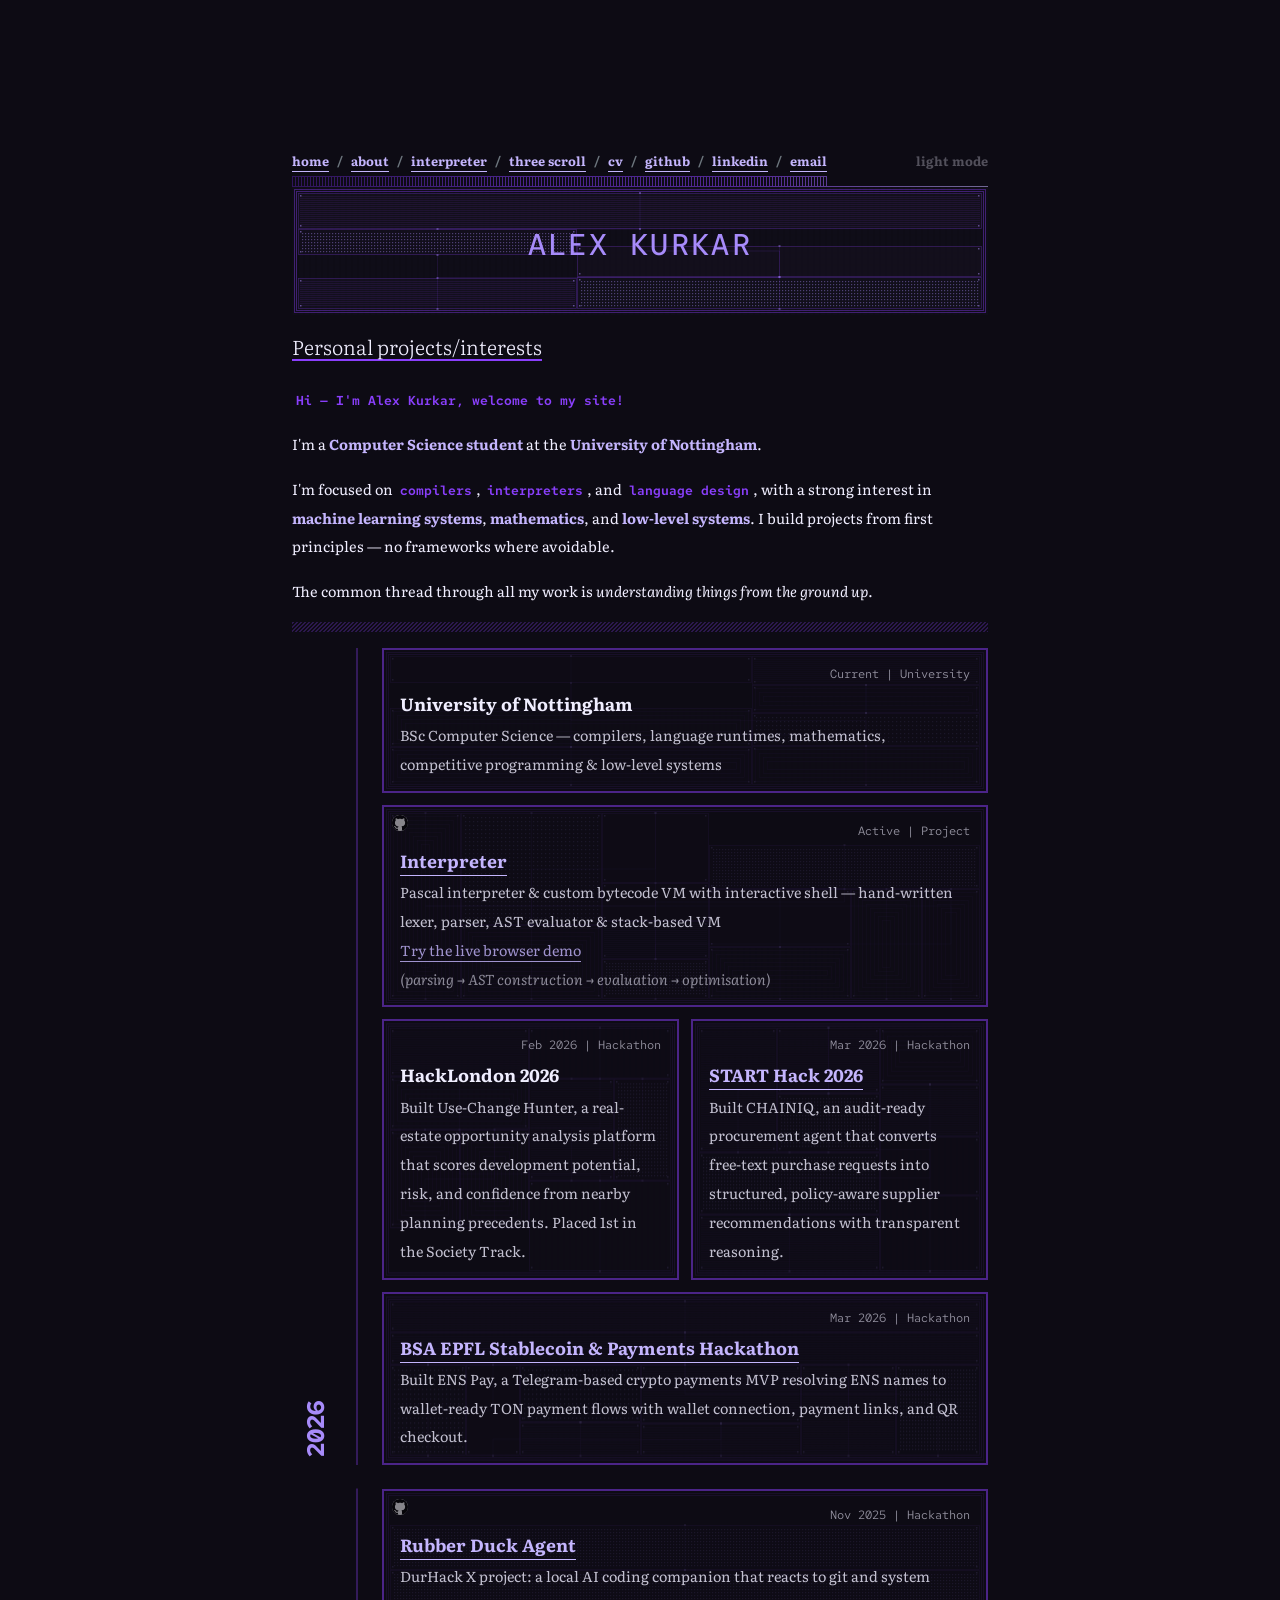
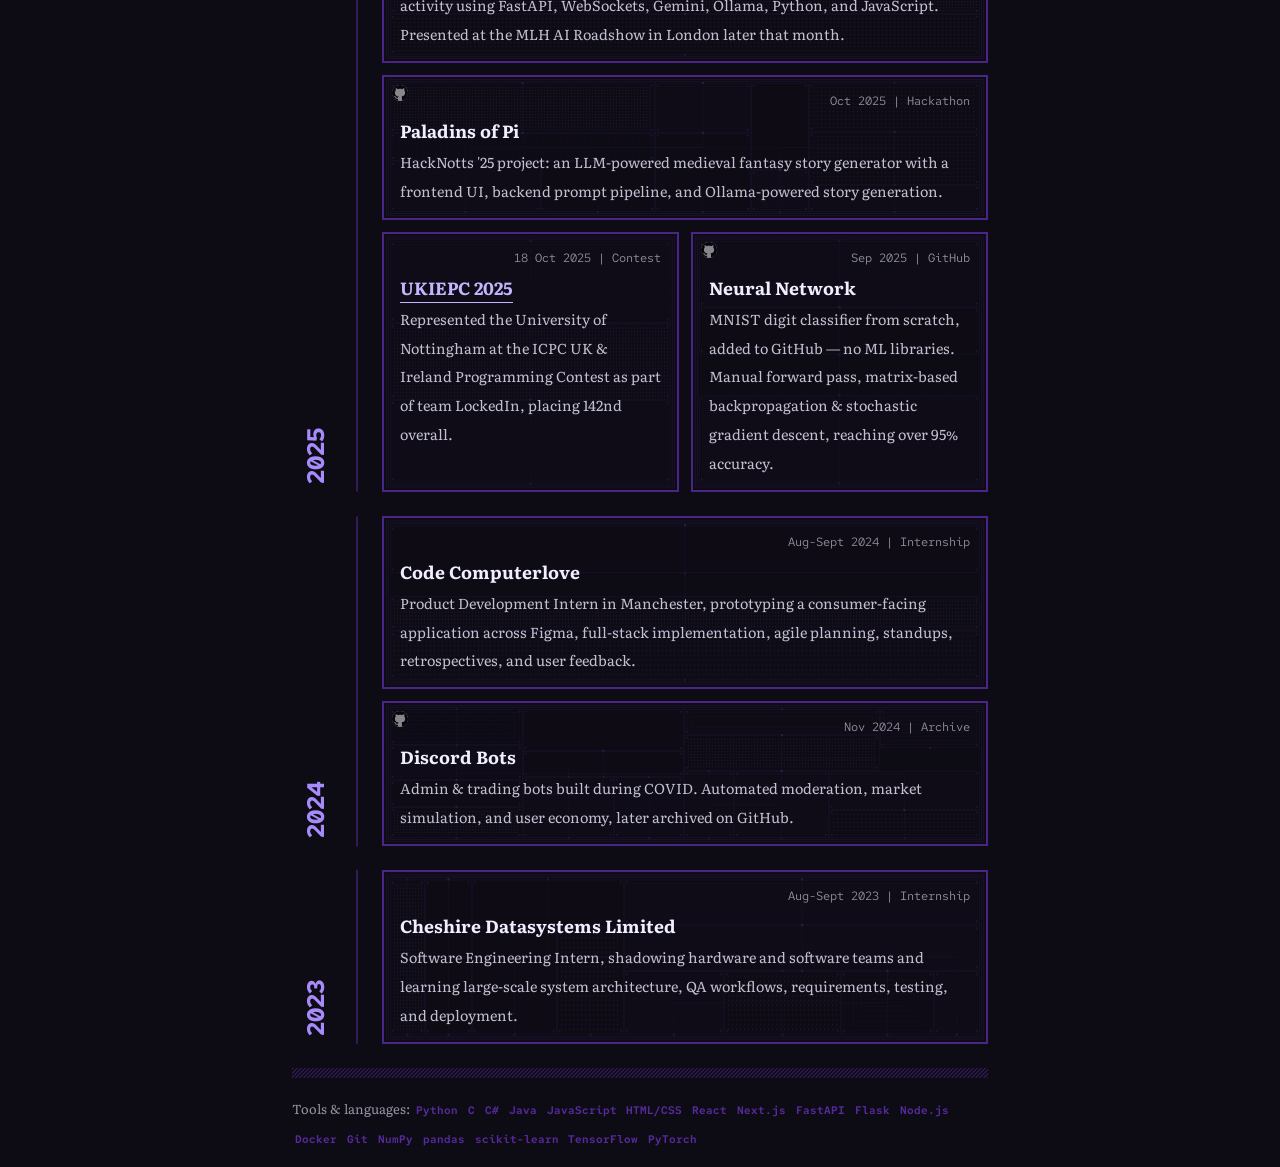
==== commit 0f01d894: "access to demo" ====
--- a/index.html
+++ b/index.html
@@ -44,6 +44,9 @@
                   <a href="interpreter.html">interpreter</a>
                 </li>
                 <li class="breadcrumb-item my-1 my-md-0 ms-3 ms-md-0">
+                  <a href="three-scroll-demo/index.html">three scroll</a>
+                </li>
+                <li class="breadcrumb-item my-1 my-md-0 ms-3 ms-md-0">
                   <a href="Alex_Kurkar_CV.pdf" target="_blank" rel="noopener noreferrer">cv</a>
                 </li>
                 <li class="breadcrumb-item my-1 my-md-0 ms-3 ms-md-0">
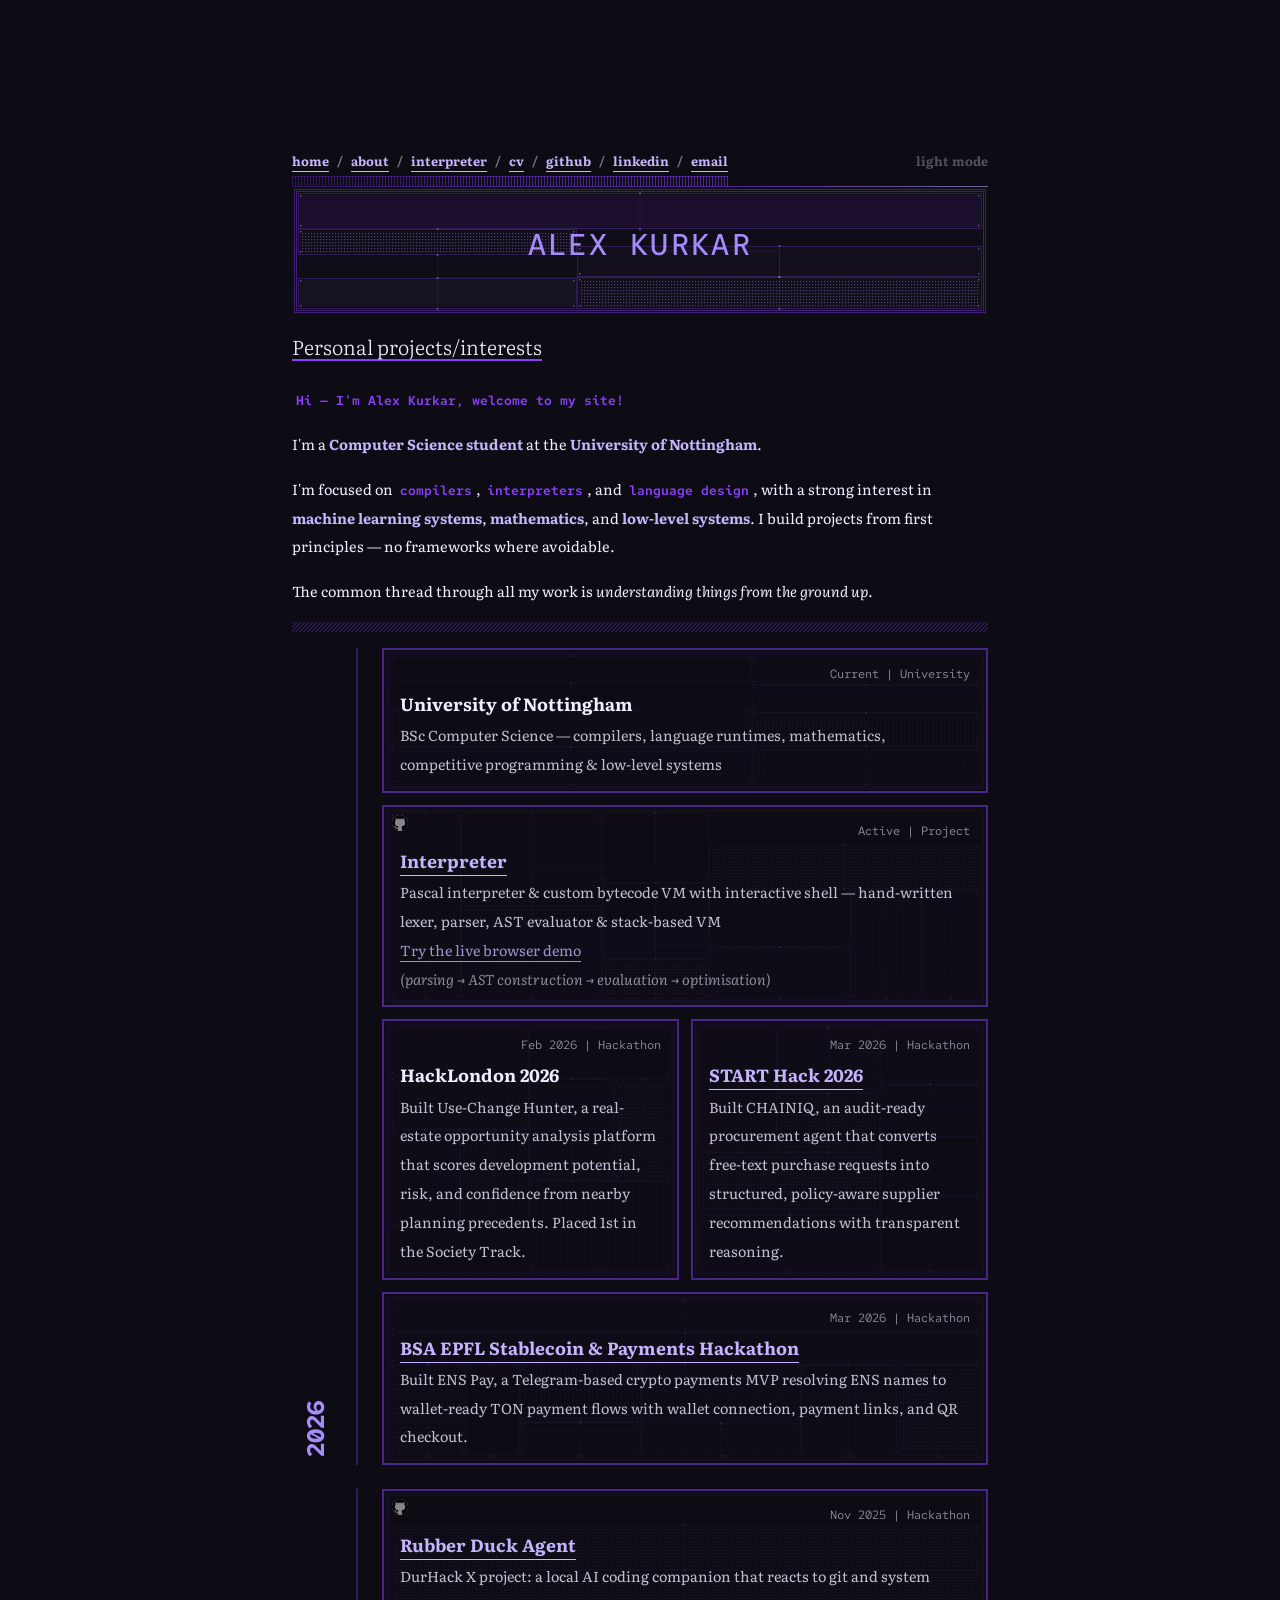
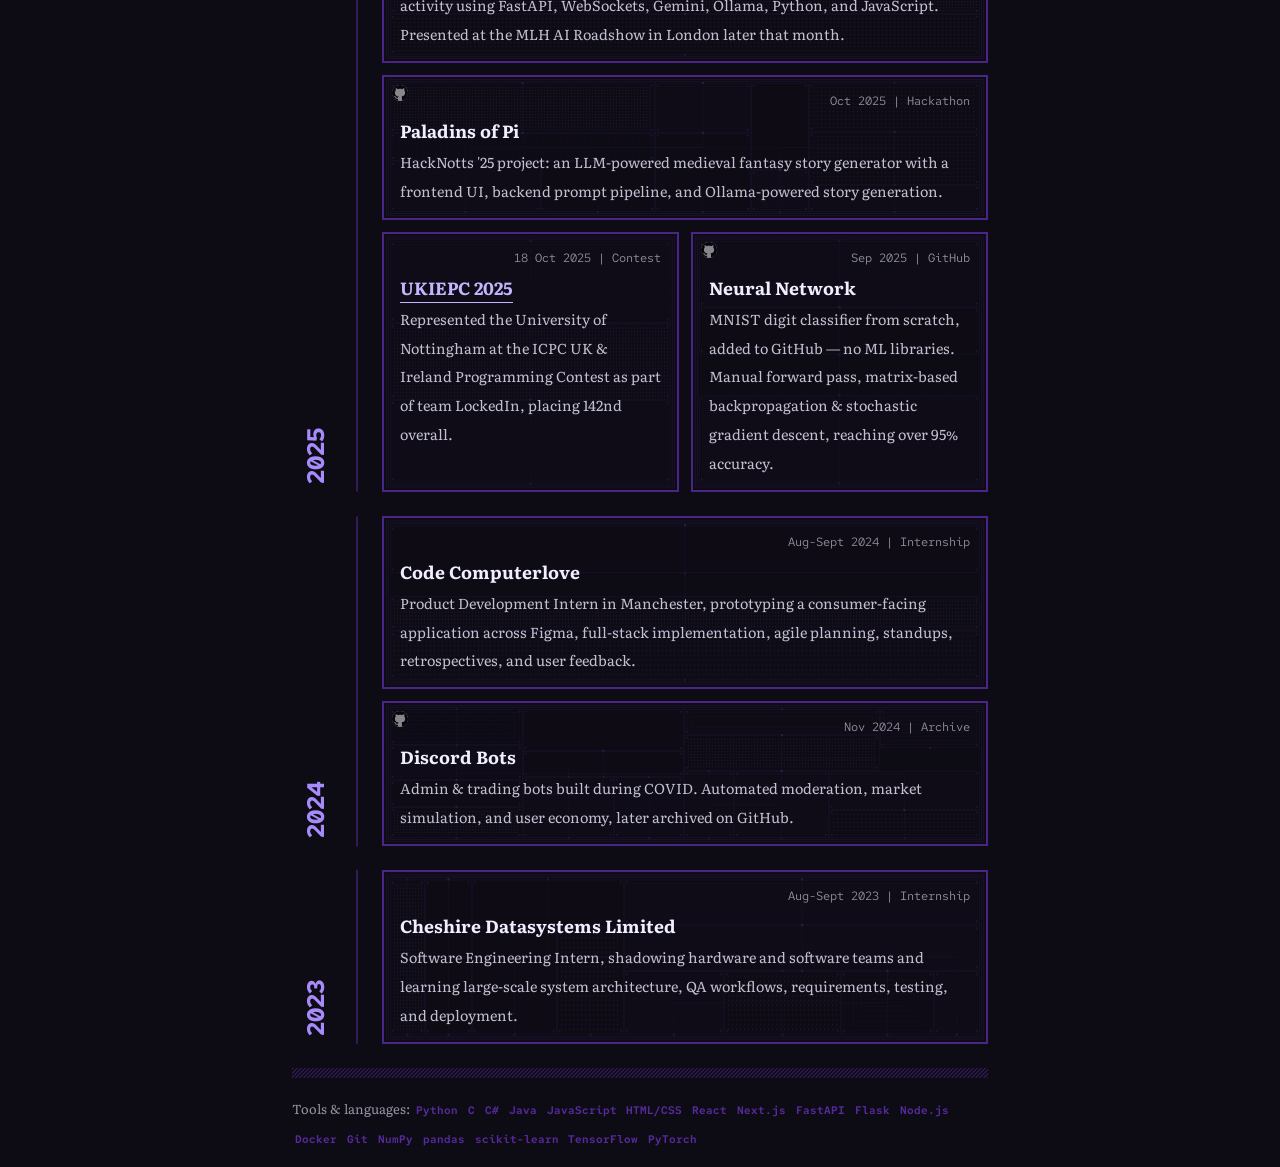
==== commit f0b9d849: "refactor: update 3D timeline demo content and structure" ====
--- a/index.html
+++ b/index.html
@@ -44,9 +44,6 @@
                   <a href="interpreter.html">interpreter</a>
                 </li>
                 <li class="breadcrumb-item my-1 my-md-0 ms-3 ms-md-0">
-                  <a href="three-scroll-demo/index.html">three scroll</a>
-                </li>
-                <li class="breadcrumb-item my-1 my-md-0 ms-3 ms-md-0">
                   <a href="Alex_Kurkar_CV.pdf" target="_blank" rel="noopener noreferrer">cv</a>
                 </li>
                 <li class="breadcrumb-item my-1 my-md-0 ms-3 ms-md-0">
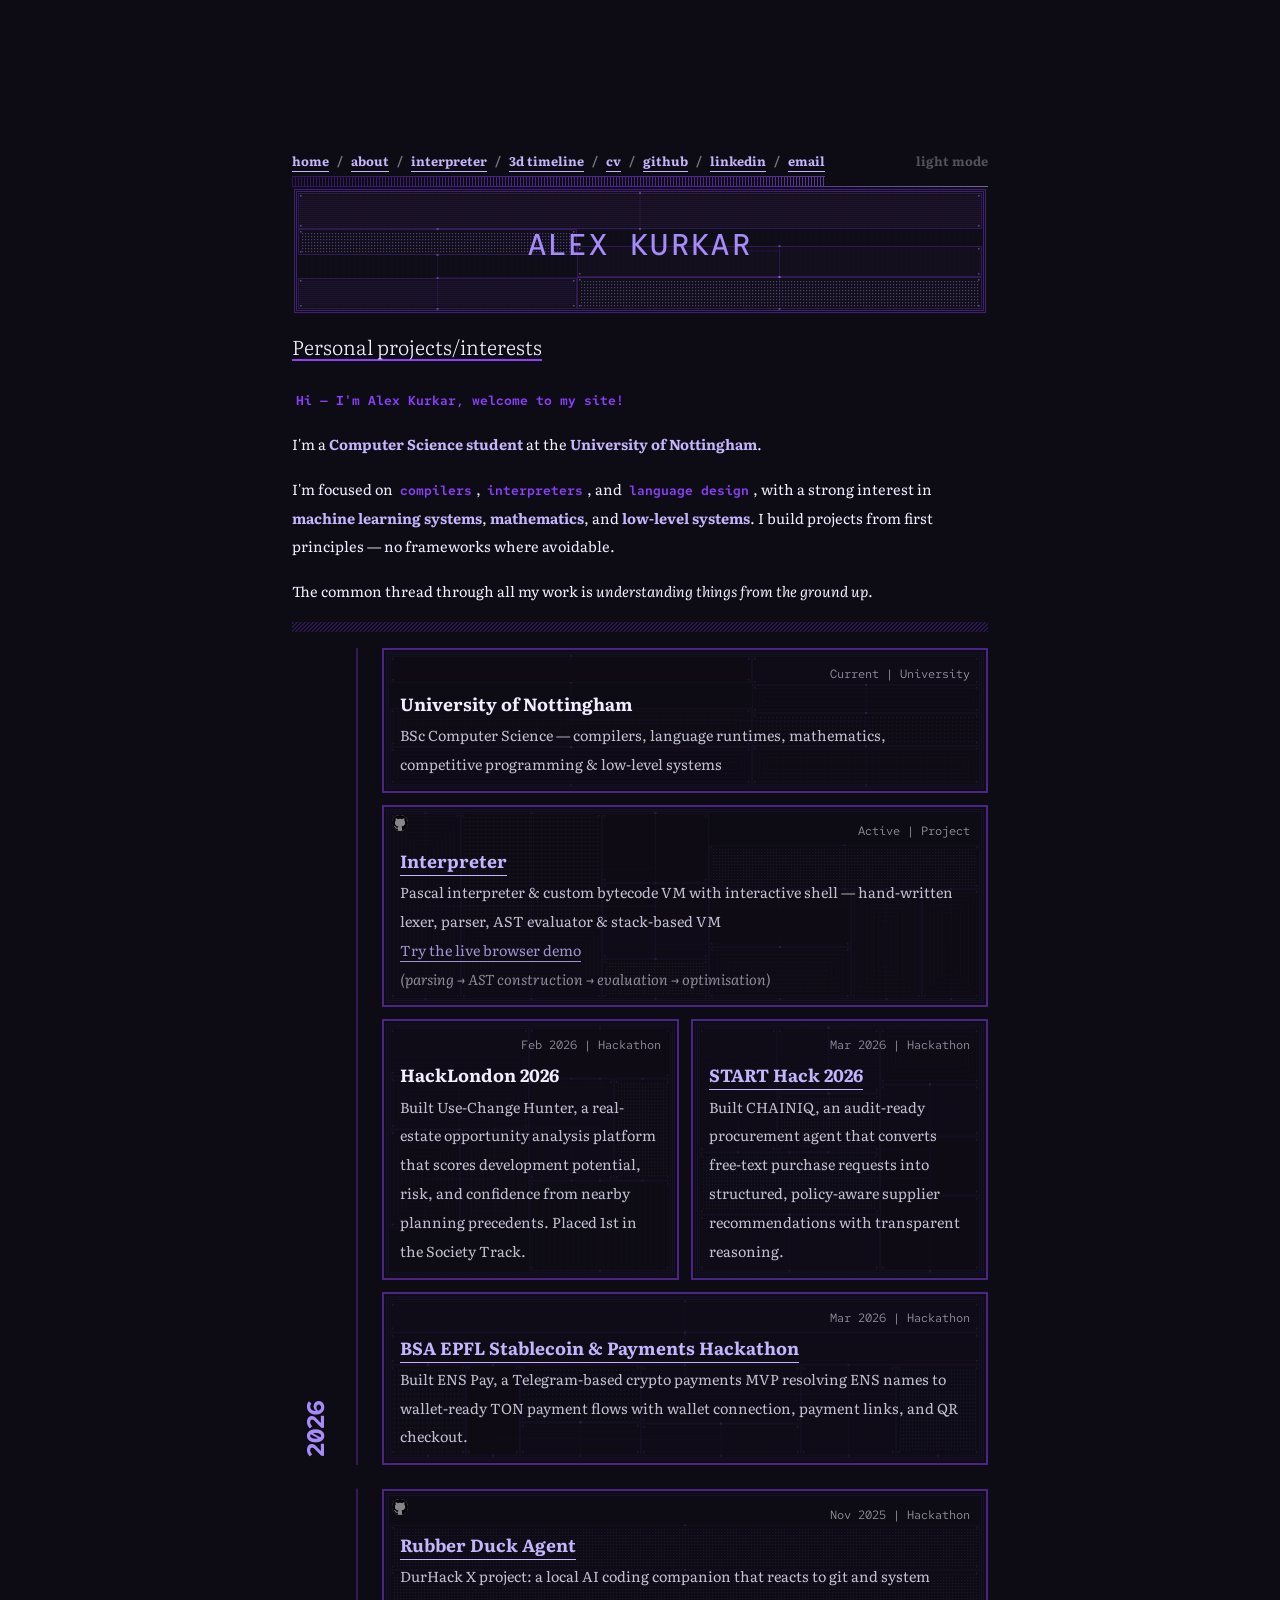
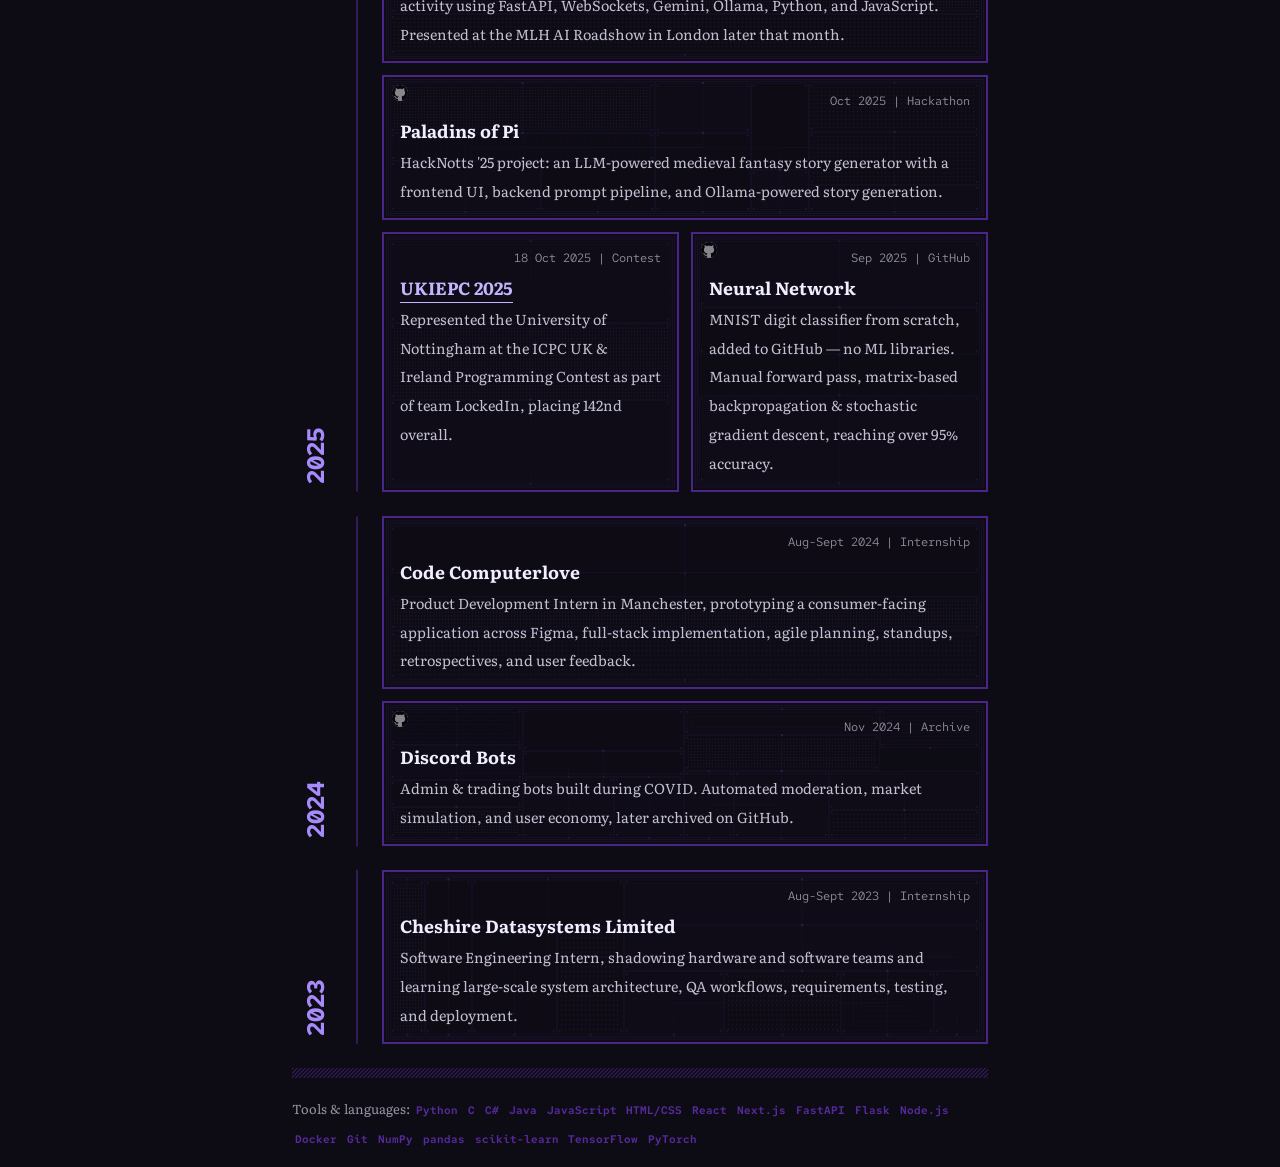
==== commit 28a4765a: "feat: add link to 3D timeline demo in navigation" ====
--- a/index.html
+++ b/index.html
@@ -44,6 +44,9 @@
                   <a href="interpreter.html">interpreter</a>
                 </li>
                 <li class="breadcrumb-item my-1 my-md-0 ms-3 ms-md-0">
+                  <a href="three-scroll-demo/index.html">3d timeline</a>
+                </li>
+                <li class="breadcrumb-item my-1 my-md-0 ms-3 ms-md-0">
                   <a href="Alex_Kurkar_CV.pdf" target="_blank" rel="noopener noreferrer">cv</a>
                 </li>
                 <li class="breadcrumb-item my-1 my-md-0 ms-3 ms-md-0">
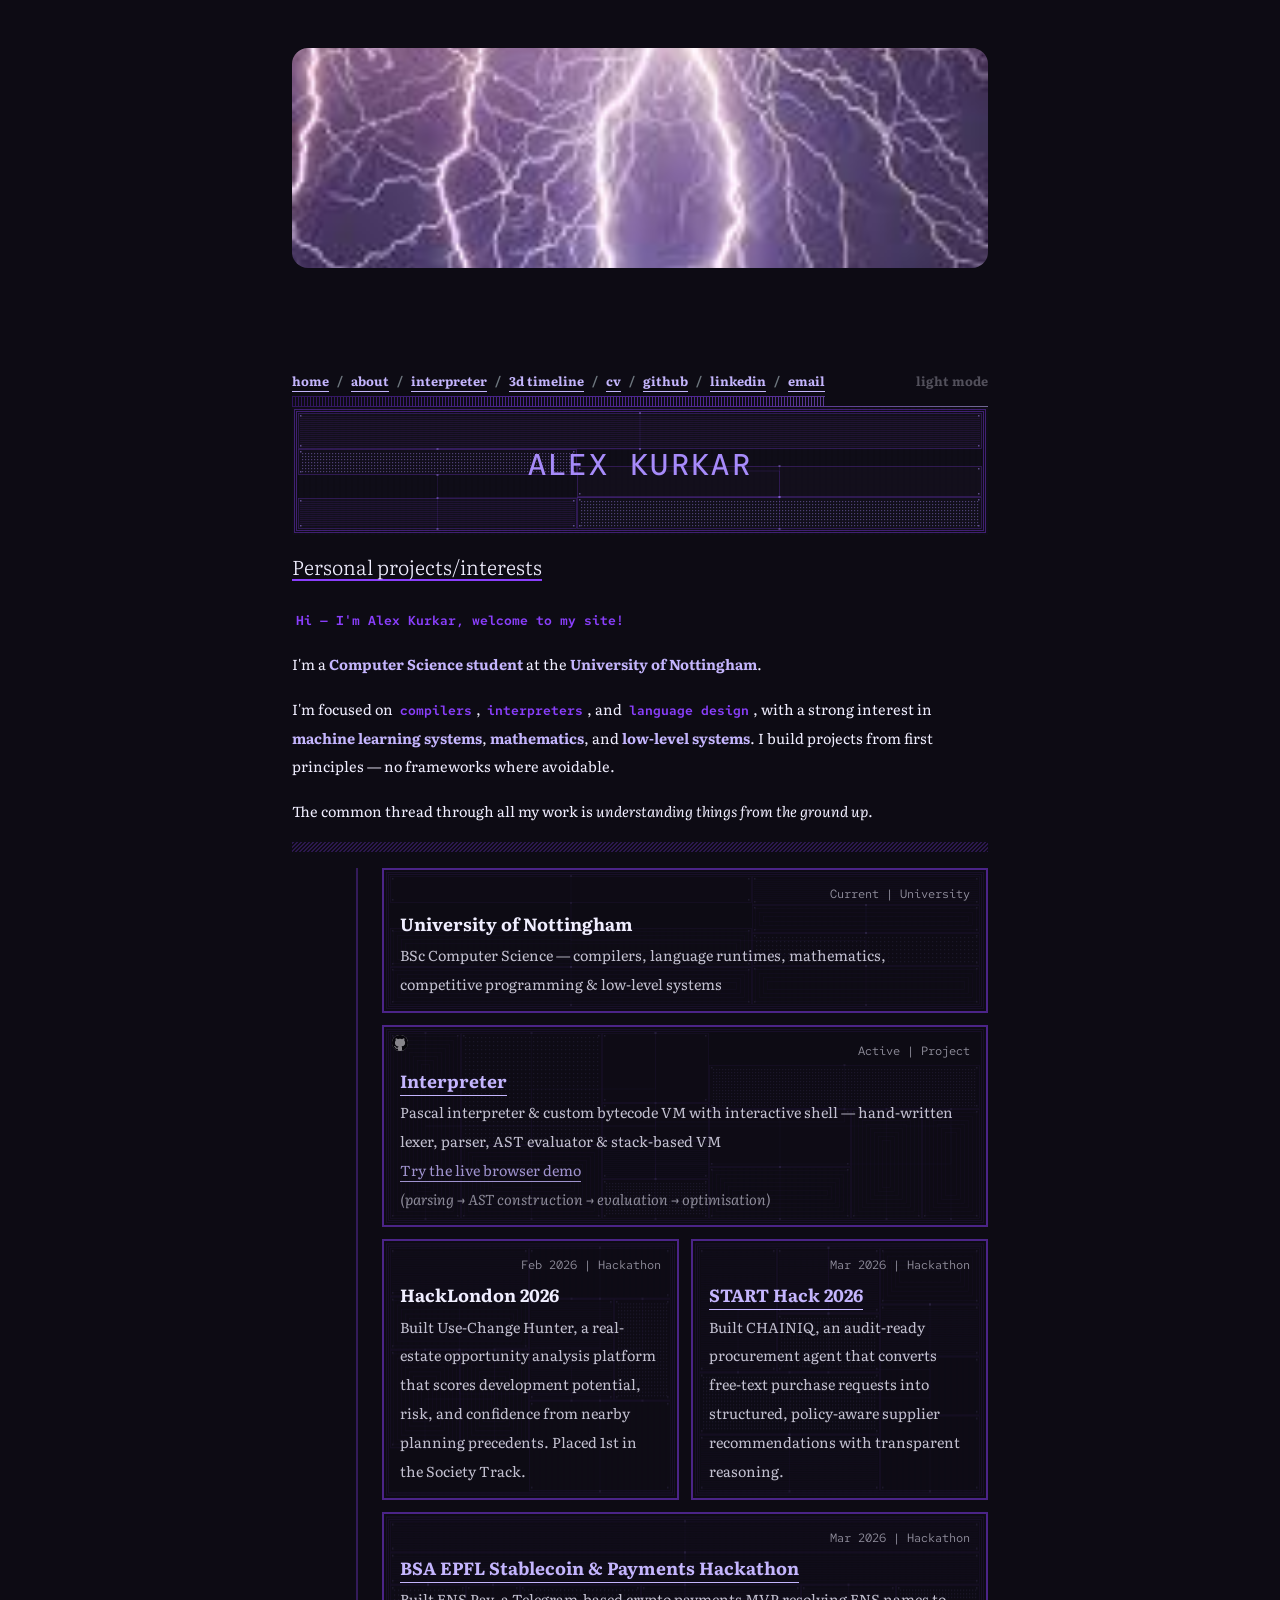
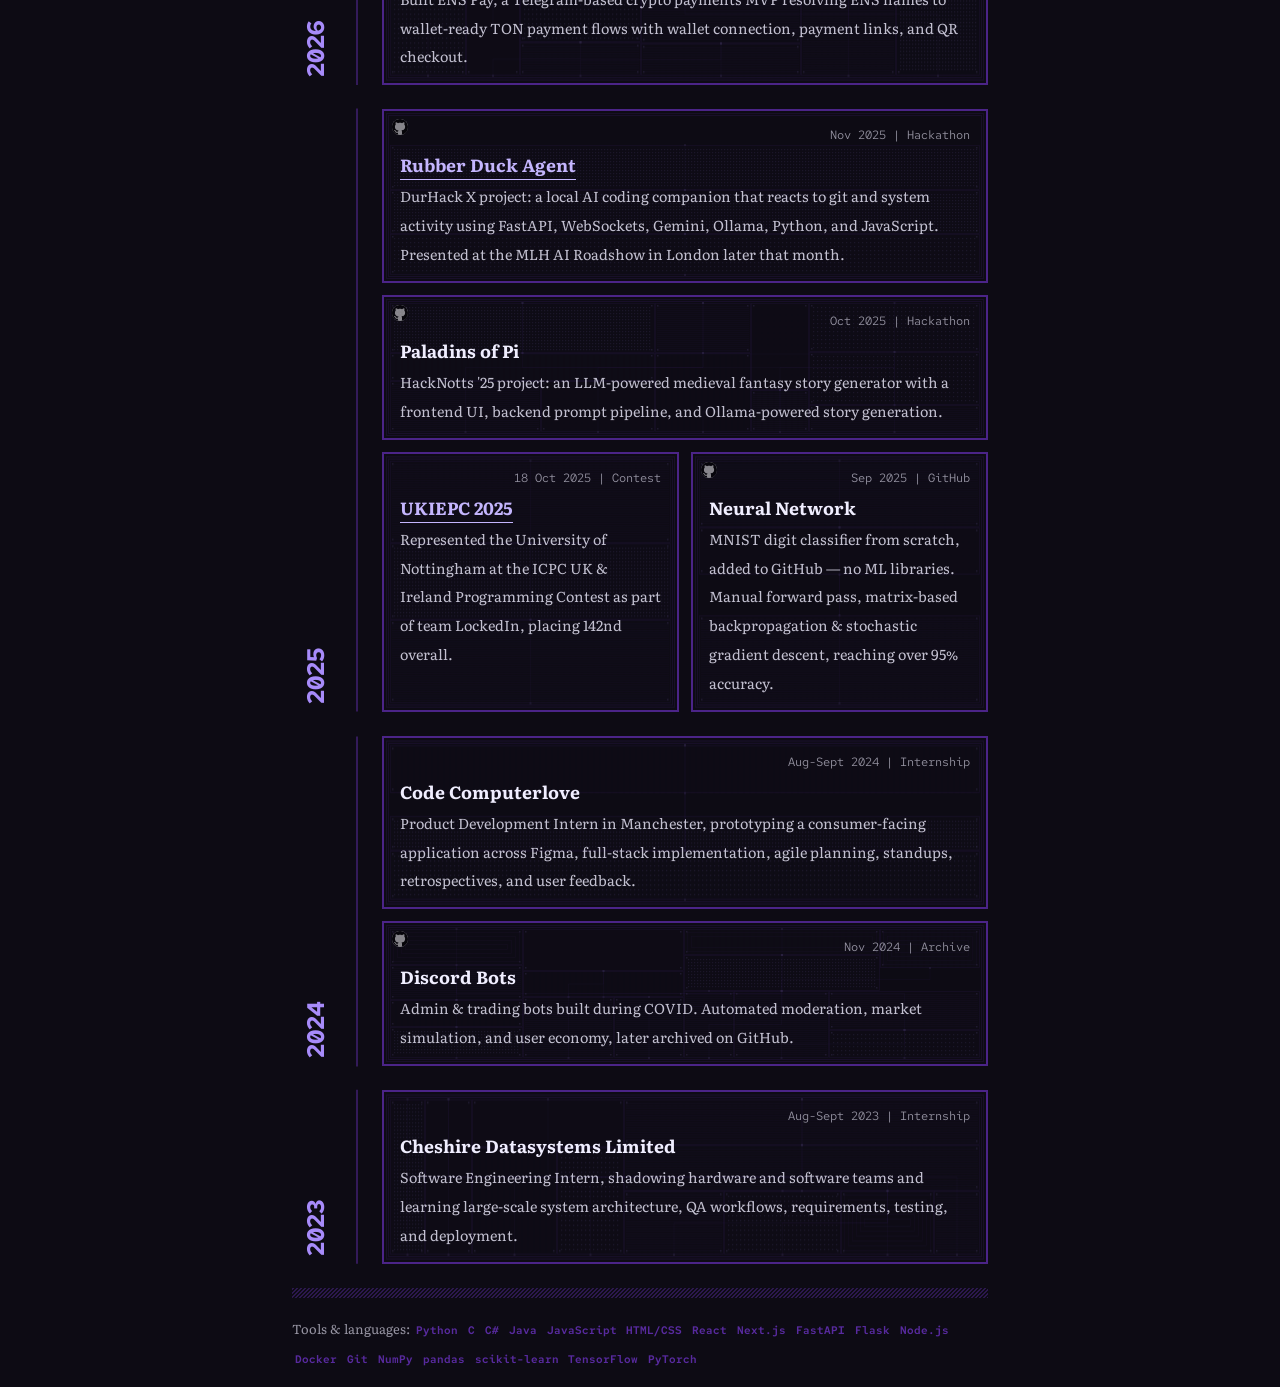
==== commit 6c16989d: "Merge d89ed6fe85987966f81de0c60b100eebbf39c8f4 into 28a4765a9497d688030b63dc171ff84c3b40461f" ====
--- a/index.html
+++ b/index.html
@@ -29,6 +29,7 @@
 <body class="dark">
   <main>
     <div class="container pt-5">
+      <img src="./lightning.png" alt="Lightning" class="lightning-banner" />
       <div class="row mt-5 pt-5">
         <div class="col-md-12">
           <nav aria-label="breadcrumb" class="small navbar navbar-expand-lg align-items-start">
--- a/assets/css/site.css
+++ b/assets/css/site.css
@@ -150,6 +150,22 @@
 @media (max-width: 575.98px) {
   .page-hero-wrap {
     height: 6rem;
+  }
+}
+
+.lightning-banner {
+  display: block;
+  width: 100%;
+  max-height: 220px;
+  margin: 0 0 1rem;
+  object-fit: cover;
+  border-radius: 1rem;
+}
+
+@media (max-width: 575.98px) {
+  .lightning-banner {
+    max-height: 160px;
+    margin-bottom: 0.75rem;
   }
 }
 
@@ -410,64 +426,6 @@
   font-size: 0.78rem;
   font-weight: 700;
   transition: color 420ms ease;
-}
-
-.dessert-index {
-  display: flex;
-  flex-wrap: wrap;
-  gap: 0.6rem;
-}
-
-.dessert-index a {
-  border: 1px solid color-mix(in srgb, var(--secondary) 45%, transparent);
-  font-family: "Red Hat Mono", monospace;
-  font-size: 0.72rem;
-  font-weight: 700;
-  padding: 0.35rem 0.55rem;
-  text-decoration: none !important;
-  text-transform: uppercase;
-  transition:
-    background-color 420ms ease,
-    border-color 420ms ease,
-    color 420ms ease;
-}
-
-.dessert-index a:hover,
-.dessert-index a:focus-visible {
-  background: var(--secondary);
-  color: var(--selection-color) !important;
-}
-
-.recipe-grid {
-  display: grid;
-  gap: 0.85rem;
-  grid-template-columns: repeat(auto-fit, minmax(16rem, 1fr));
-}
-
-.recipe-card {
-  border: 2px solid color-mix(in srgb, var(--secondary) 40%, transparent);
-  padding: 0.85rem 1rem;
-  transition: border-color 420ms ease;
-}
-
-.recipe-card h3 {
-  color: var(--primary);
-  font-family: "Red Hat Mono", monospace;
-  font-size: 0.92rem;
-  font-weight: 700;
-  margin-bottom: 0.6rem;
-  text-transform: uppercase;
-  transition: color 420ms ease;
-}
-
-.recipe-card p {
-  font-size: 0.9rem;
-  line-height: 1.65;
-  margin-bottom: 0.55rem;
-}
-
-.recipe-card p:last-child {
-  margin-bottom: 0;
 }
 
 .interpreter-demo {
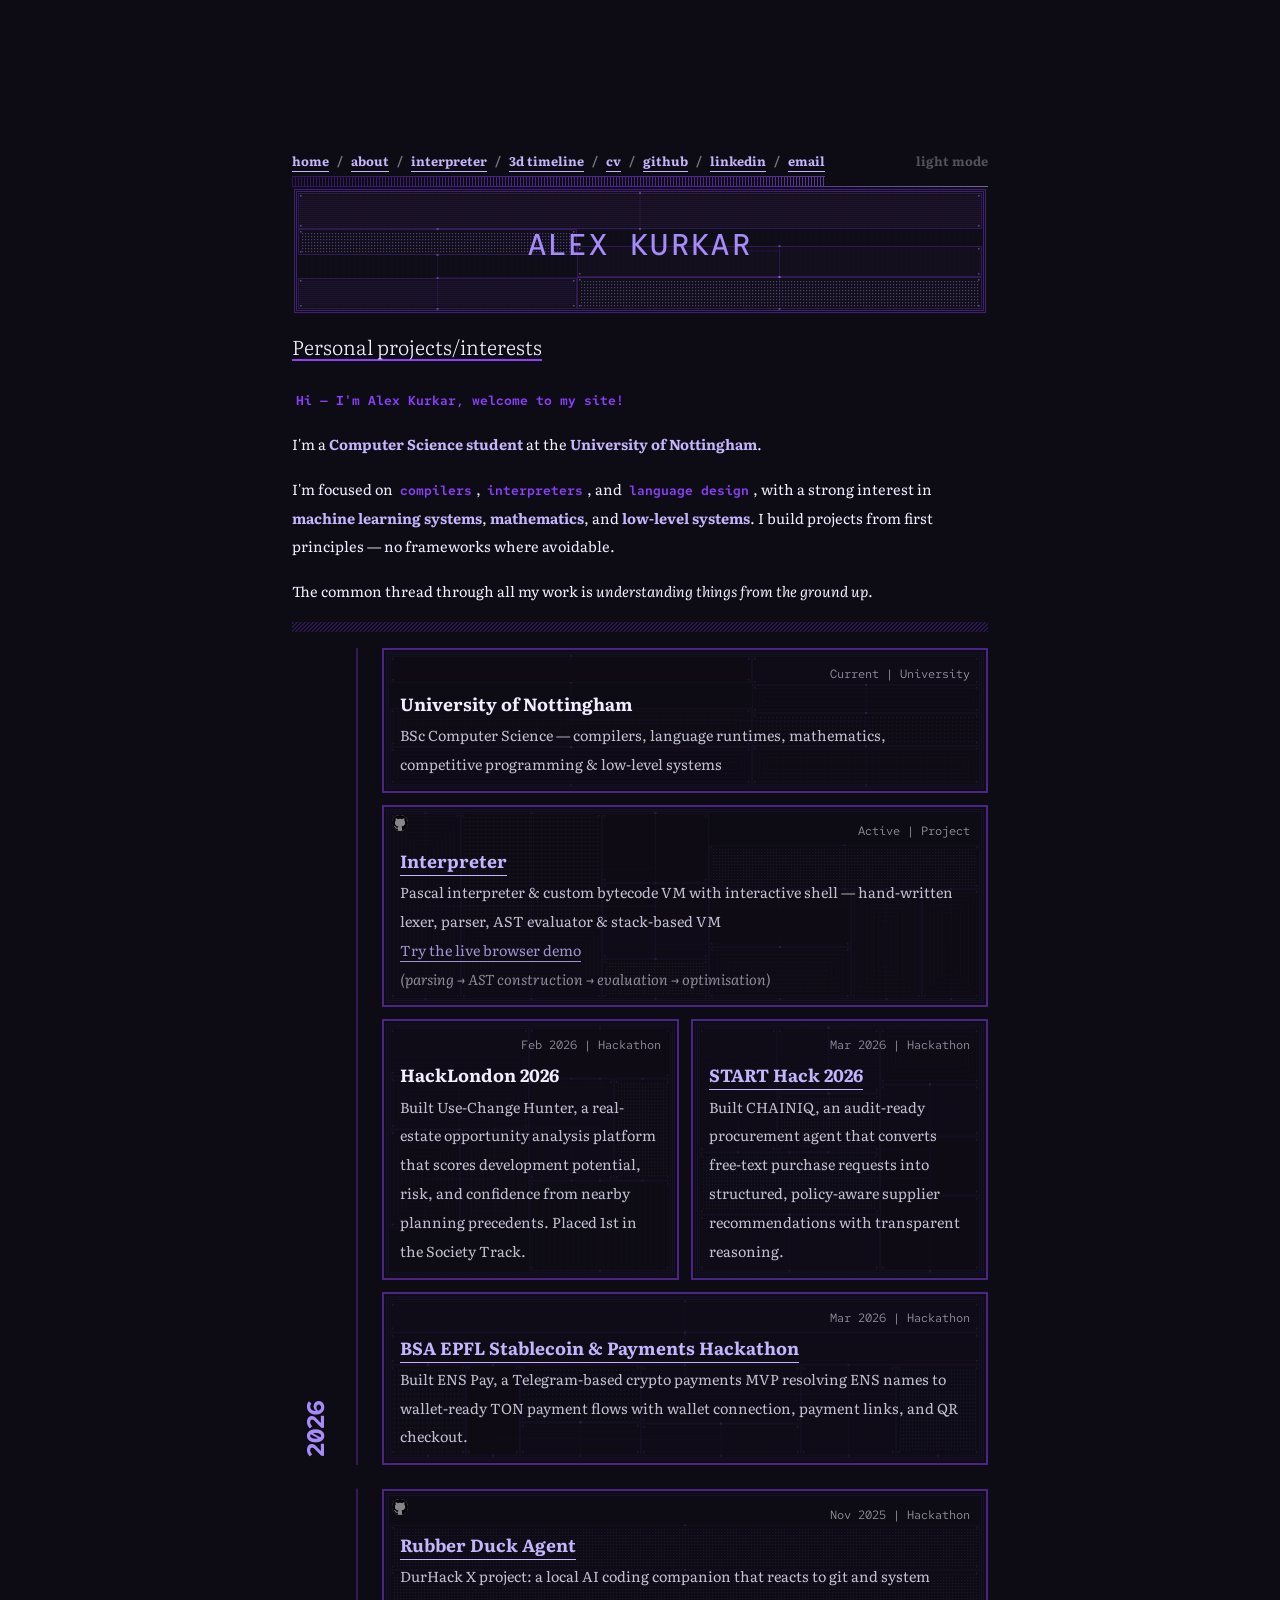
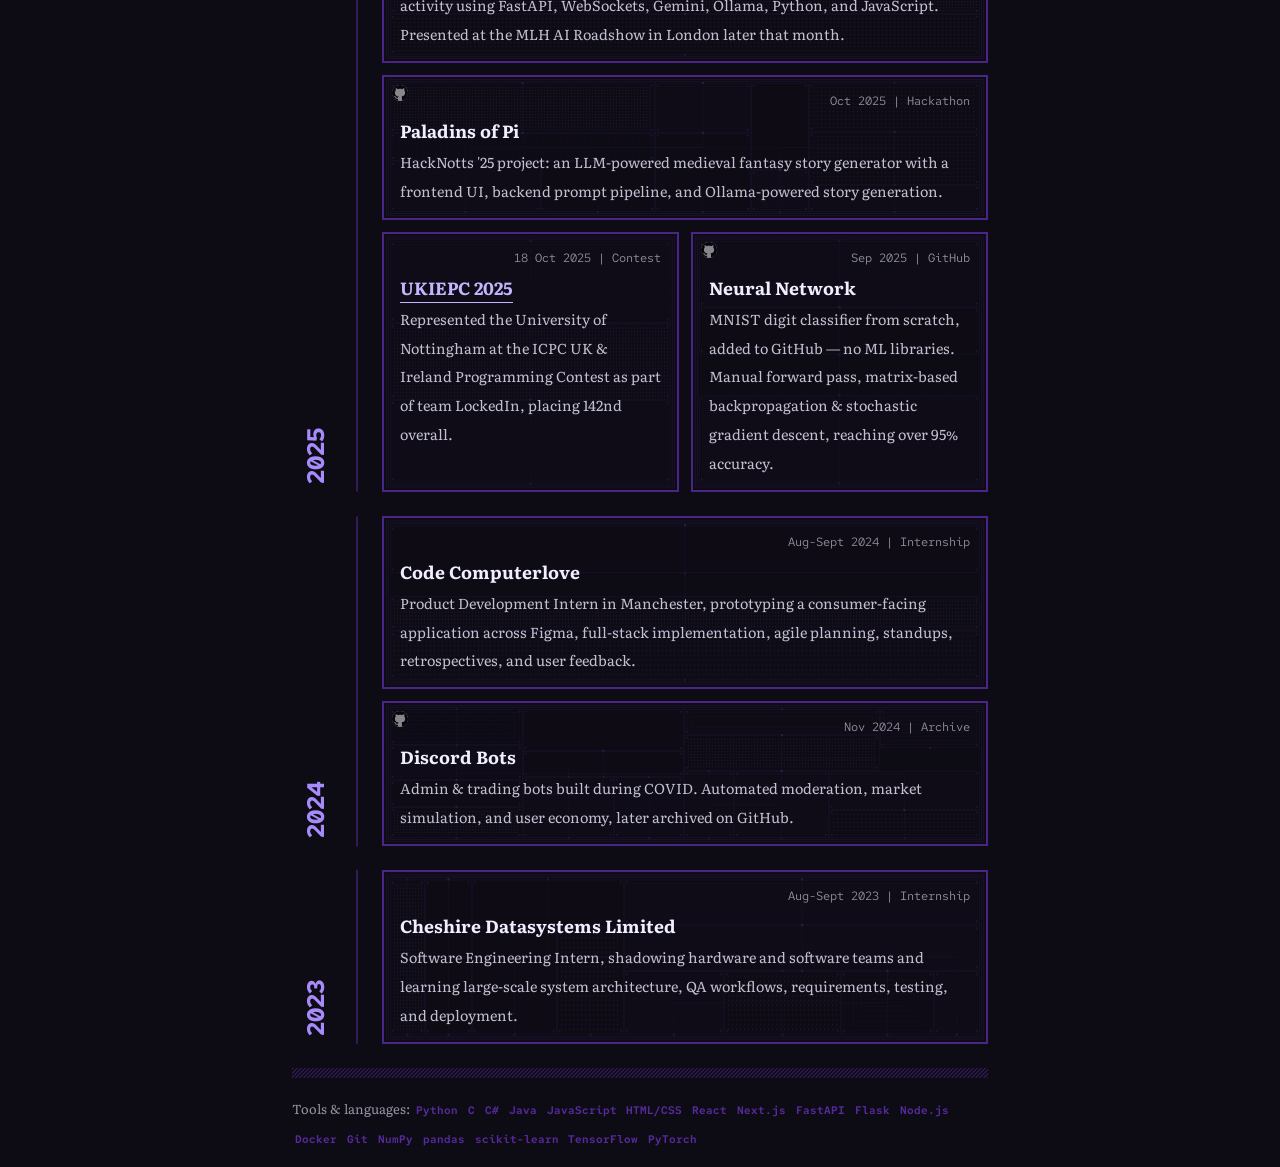
==== commit fbfc8483: "Add perspective timeline v3 and update timeline script for enhanced features - Created new index.htm" ====
--- a/index.html
+++ b/index.html
@@ -29,7 +29,6 @@
 <body class="dark">
   <main>
     <div class="container pt-5">
-      <img src="./lightning.png" alt="Lightning" class="lightning-banner" />
       <div class="row mt-5 pt-5">
         <div class="col-md-12">
           <nav aria-label="breadcrumb" class="small navbar navbar-expand-lg align-items-start">
@@ -45,7 +44,7 @@
                   <a href="interpreter.html">interpreter</a>
                 </li>
                 <li class="breadcrumb-item my-1 my-md-0 ms-3 ms-md-0">
-                  <a href="three-scroll-demo/index.html">3d timeline</a>
+                  <a href="perspective-timeline-v3/index.html">3d timeline</a>
                 </li>
                 <li class="breadcrumb-item my-1 my-md-0 ms-3 ms-md-0">
                   <a href="Alex_Kurkar_CV.pdf" target="_blank" rel="noopener noreferrer">cv</a>
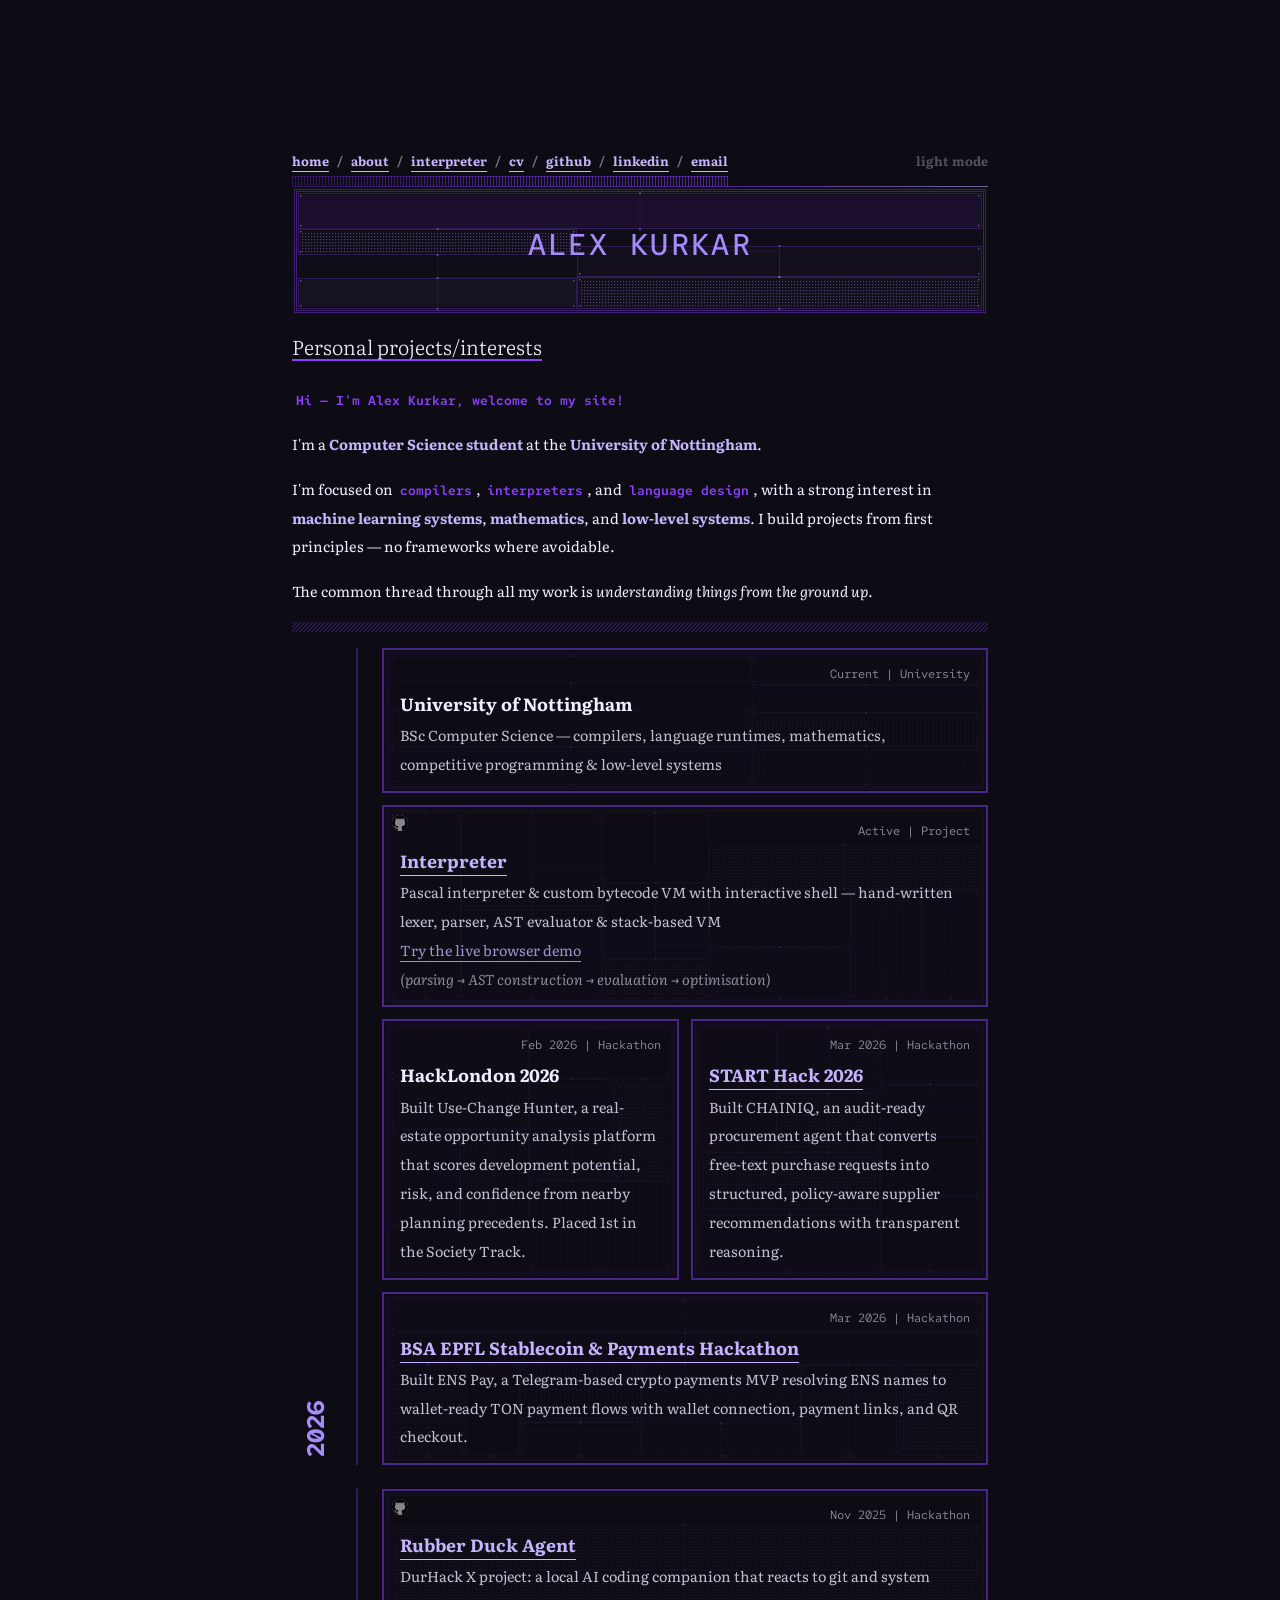
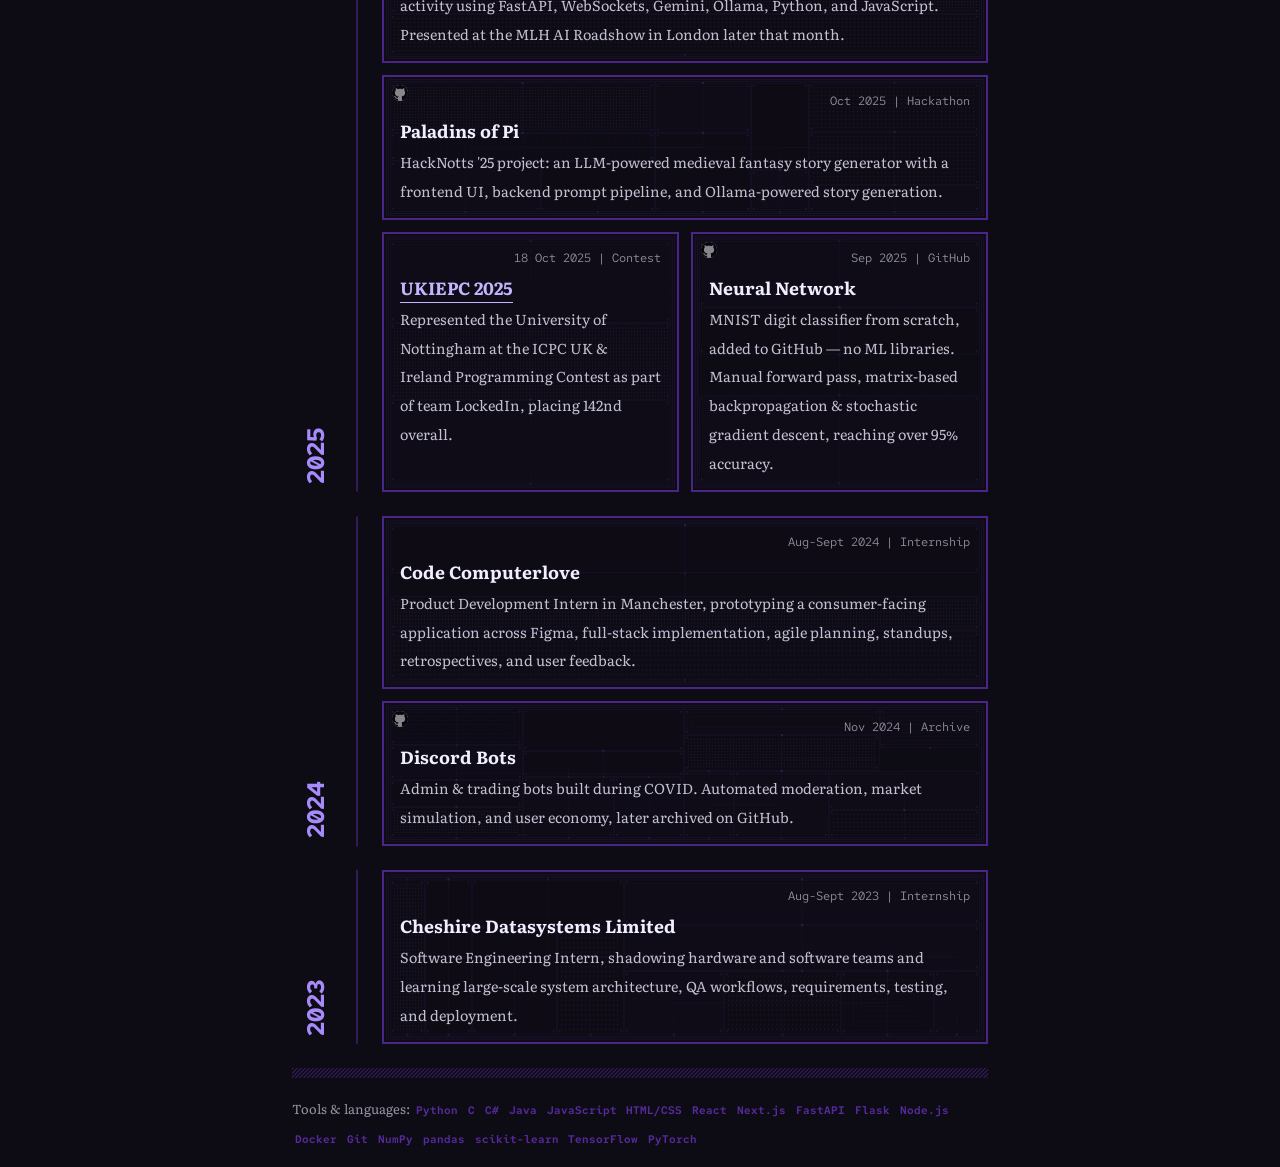
==== commit f40c22c9: "Delist 3D timeline: remove nav link, delete perspective-timeline-v3 and three-scroll-demo directorie" ====
--- a/index.html
+++ b/index.html
@@ -44,9 +44,6 @@
                   <a href="interpreter.html">interpreter</a>
                 </li>
                 <li class="breadcrumb-item my-1 my-md-0 ms-3 ms-md-0">
-                  <a href="perspective-timeline-v3/index.html">3d timeline</a>
-                </li>
-                <li class="breadcrumb-item my-1 my-md-0 ms-3 ms-md-0">
                   <a href="Alex_Kurkar_CV.pdf" target="_blank" rel="noopener noreferrer">cv</a>
                 </li>
                 <li class="breadcrumb-item my-1 my-md-0 ms-3 ms-md-0">
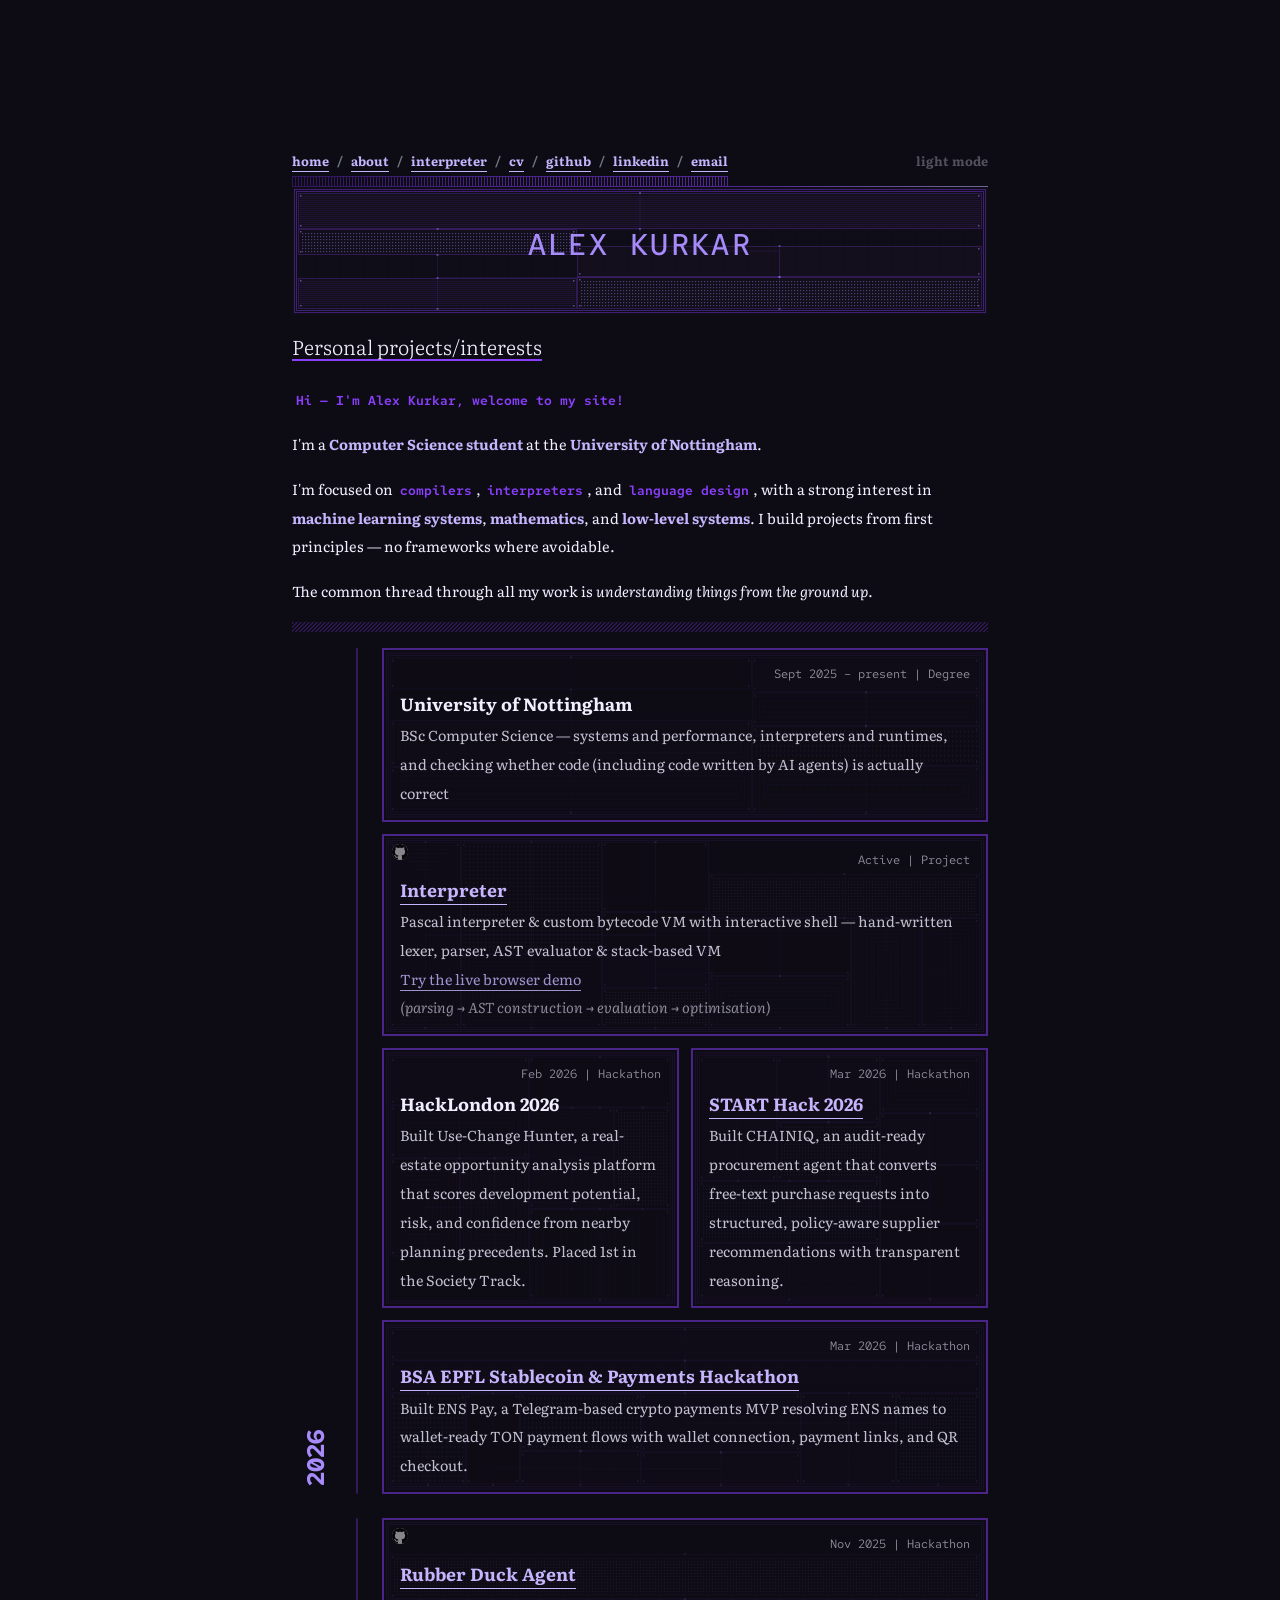
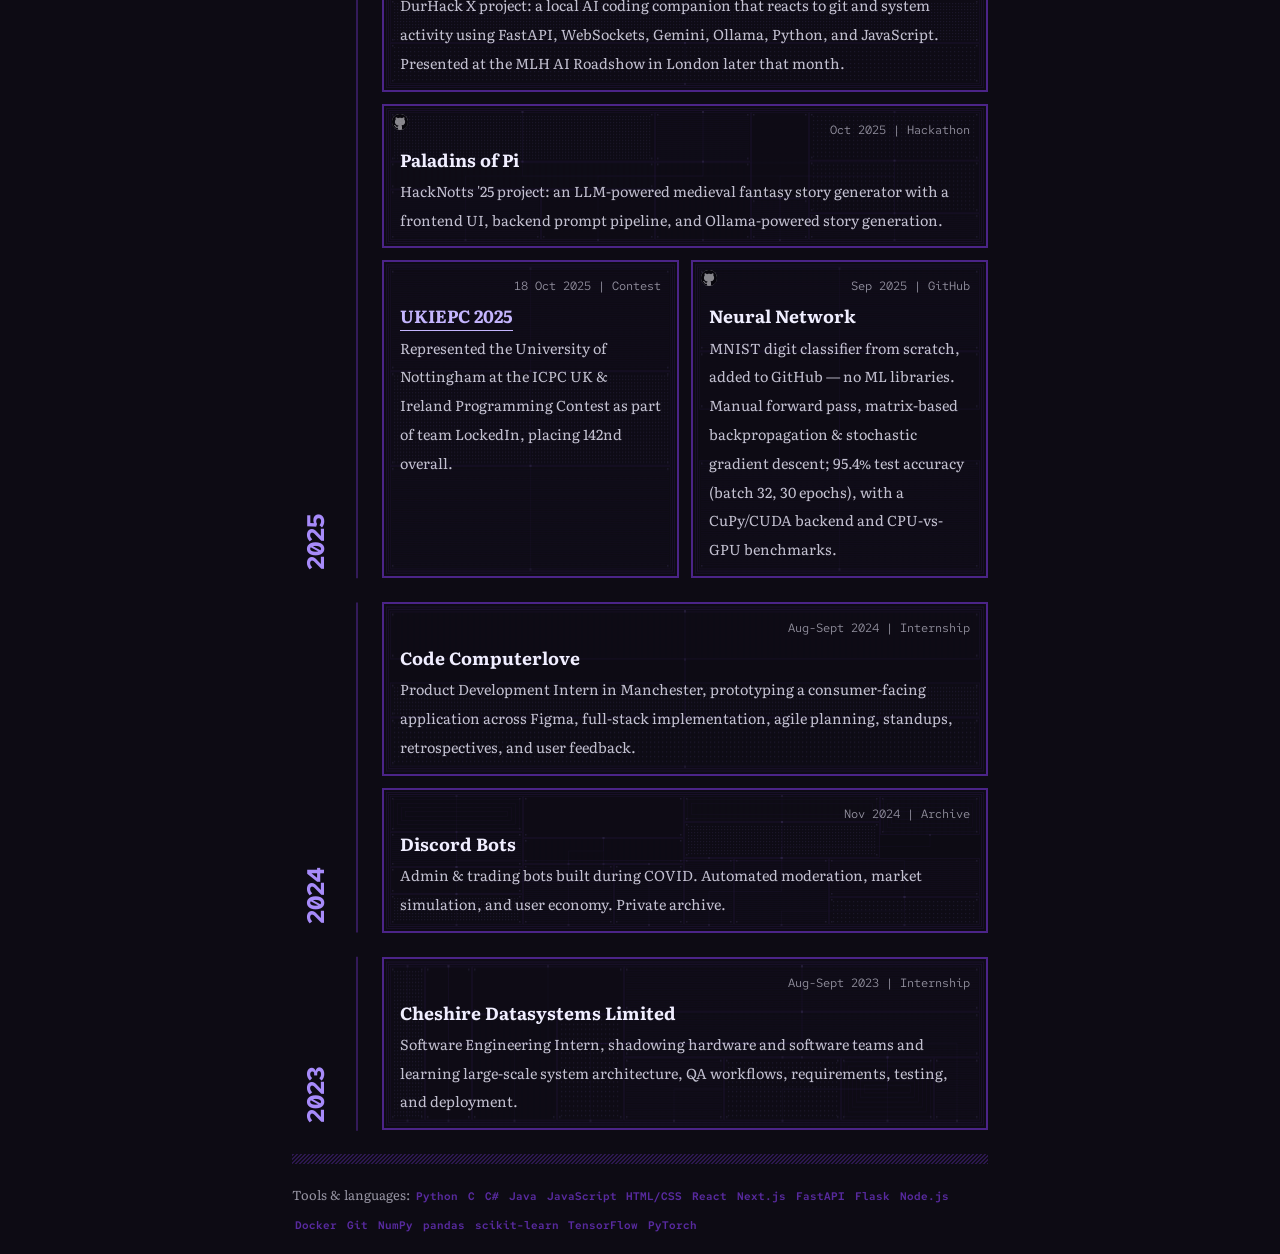
==== commit 8eaa24c8: "Site: fix education label, drop dead Trading-Bots link, align bio with CV, make neural-net accuracy " ====
--- a/index.html
+++ b/index.html
@@ -5,7 +5,7 @@
   <meta name="viewport" content="width=device-width, initial-scale=1" />
   <meta
     name="description"
-    content="Alex Kurkar &mdash; CS student at UoN, focused on compilers, interpreters, and language design."
+    content="Alex Kurkar &mdash; CS student at the University of Nottingham. Builds systems from first principles, then checks that they are right."
   />
   <meta property="og:title" content="Alex Kurkar" />
   <meta property="og:type" content="website" />
@@ -107,11 +107,11 @@
                 <div class="timeline-grid">
                   <div class="timeline-item span-2">
                     <canvas class="timeline-bg" aria-hidden="true"></canvas>
-                    <span class="timeline-date">Current | University</span>
+                    <span class="timeline-date">Sept 2025 &ndash; present | Degree</span>
                     <span class="timeline-title">University of Nottingham</span>
                     <span class="timeline-desc">
-                      BSc Computer Science &mdash; compilers, language runtimes, mathematics, competitive programming
-                      &amp; low-level systems
+                      BSc Computer Science &mdash; systems and performance, interpreters and runtimes, and checking
+                      whether code (including code written by AI agents) is actually correct
                     </span>
                   </div>
                   <div class="timeline-item span-2">
@@ -246,7 +246,8 @@
                     <span class="timeline-title">Neural Network</span>
                     <span class="timeline-desc">
                       MNIST digit classifier from scratch, added to GitHub &mdash; no ML libraries. Manual forward pass,
-                      matrix-based backpropagation &amp; stochastic gradient descent, reaching over 95% accuracy.
+                      matrix-based backpropagation &amp; stochastic gradient descent; 95.4% test accuracy (batch 32,
+                      30 epochs), with a CuPy/CUDA backend and CPU-vs-GPU benchmarks.
                     </span>
                   </div>
                 </div>
@@ -266,20 +267,11 @@
                   </div>
                   <div class="timeline-item span-2">
                     <canvas class="timeline-bg" aria-hidden="true"></canvas>
-                    <span class="timeline-icons">
-                      <a
-                        href="https://github.com/akurkar07/Trading-Bots"
-                        target="_blank"
-                        rel="noopener noreferrer"
-                        class="icon-github"
-                        title="Github"
-                      ></a>
-                    </span>
                     <span class="timeline-date">Nov 2024 | Archive</span>
                     <span class="timeline-title">Discord Bots</span>
                     <span class="timeline-desc">
                       Admin &amp; trading bots built during COVID. Automated moderation, market simulation, and user
-                      economy, later archived on GitHub.
+                      economy. Private archive.
                     </span>
                   </div>
                 </div>
